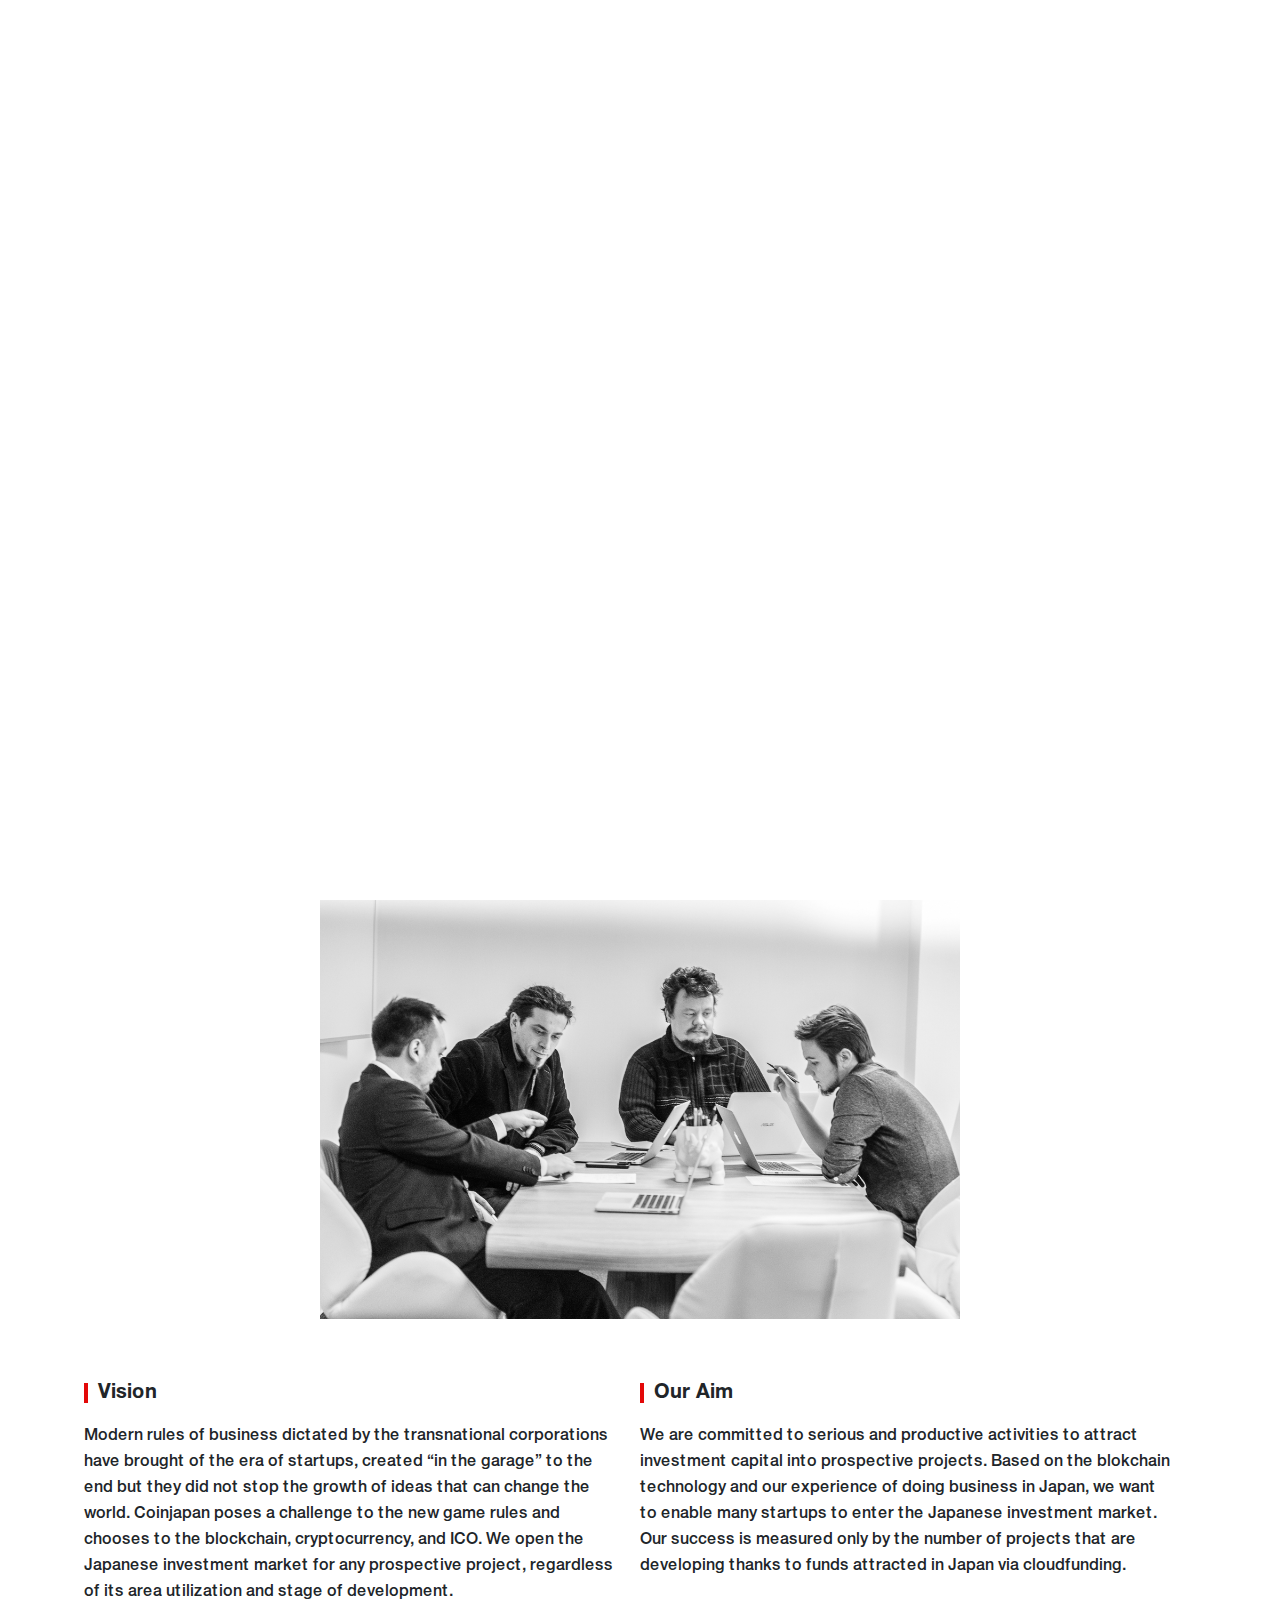
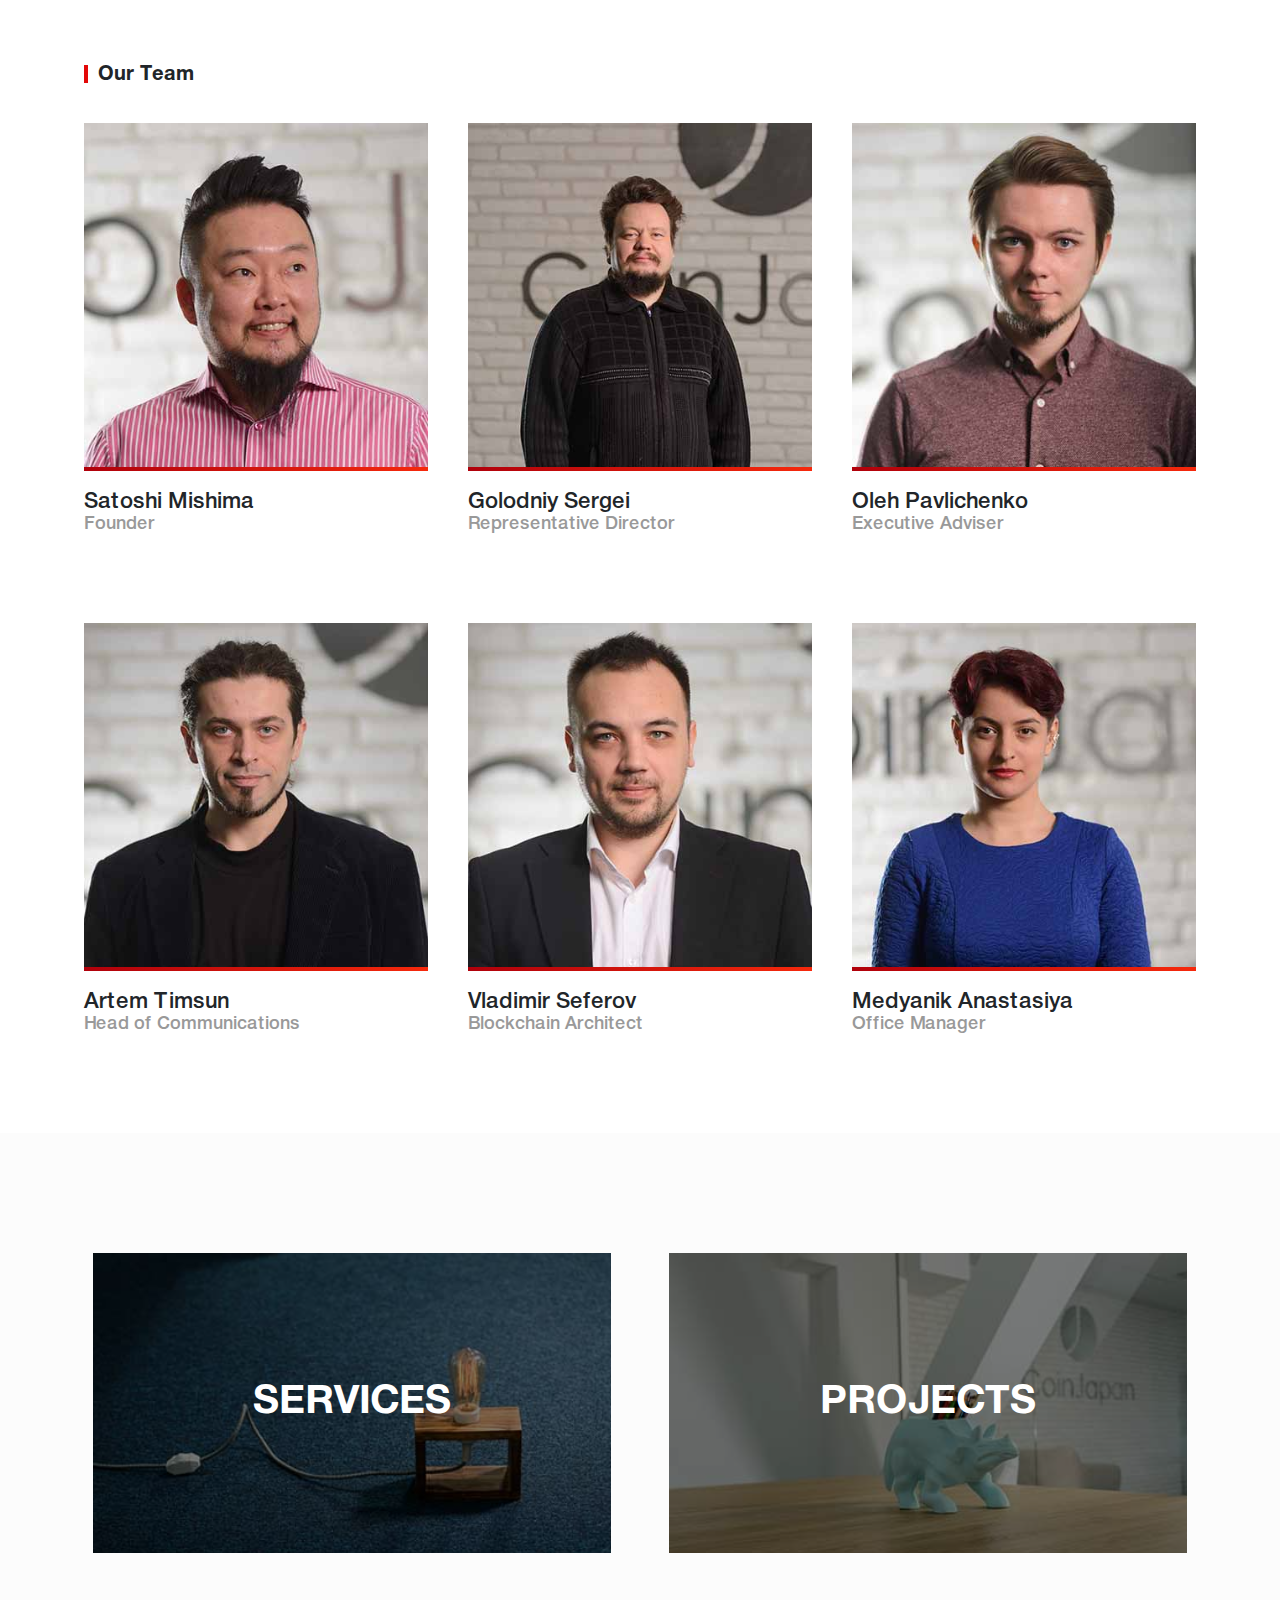
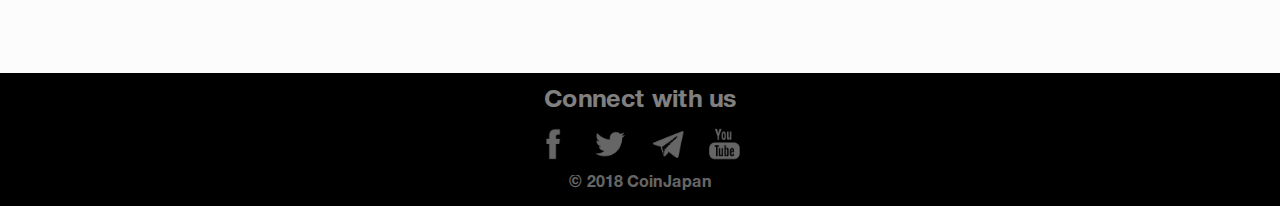
==== about.html @ 34c1a920 "Fixed scrool homt title bottom" ====
<!DOCTYPE html>
<html lang="en">
<head>
    <meta charset="UTF-8">
    <meta name="viewport" content="width=device-width, initial-scale=1">
    <title>About US</title>

    <link rel="stylesheet" href="css/lib/owl.carousel.min.css">
    <link rel="stylesheet" href="css/lib/owl.theme.default.min.css">
    <link rel="stylesheet" href="css/lib/animate.min.css">
    <link rel="stylesheet" href="css/lib/bootstrap.min.css">

    <link rel="stylesheet" href="css/fonts.css">
    <link rel="stylesheet" href="css/common.css">
    <link rel="stylesheet" href="css/footer.css">
    <link rel="stylesheet" href="css/header.css">
    <link rel="stylesheet" href="css/home.css">
    <link rel="stylesheet" href="css/about.css">
    <link rel="stylesheet" href="css/services.css">
    <link rel="stylesheet" href="css/contacts.css">


    <script type="text/javascript" src="js/lib/jquery-3.3.1.min.js"></script>
    <script type="text/javascript" src="js/lib/bootstrap.min.js"></script>
    <script type="text/javascript" src="js/lib/owl.carousel.min.js"></script>
    <script type="text/javascript" src="js/lib/jquery.spincrement.min.js"></script>
    <script type="text/javascript" src="js/lib/jquery.gsap.min.js"></script>
    <script type="text/javascript" src="js/lib/TweenMax.min.js"></script>
    <script type="text/javascript" src="js/lib/jquery.mousewheel.min.js"></script>

    <script type="text/javascript" src="js/particles.js"></script>
    <script type="text/javascript" src="js/preloader.js"></script>
    <script type="text/javascript" src="js/projectsAutocount.js"></script>
    <script type="text/javascript" src="js/cssAnimate.js"></script>
    <script type="text/javascript" src="js/owlCarousel.js"></script>
    <script type="text/javascript" src="js/homeTitleFix.js"></script>
    <script type="text/javascript" src="js/menuHandler.js"></script>
    <script type="text/javascript" src="js/goToTop.js"></script>
    <script type="text/javascript" src="js/breadcrump.js"></script>
</head>
<body>
<div class="cj-container">
    <div class="go-to-top" data-go-to-top="btn">
        <img src="img/arrowGoToTop.png" alt="go to top">
    </div>
</div>

<header class="header">
    <div class="header-container">
        <div class="logo">
            <a href="index.html"><img src="img/logotype.png" alt="Logoipe"></a>
        </div>
        <button class="menu-control external">
            <span></span>
        </button>
        <div class="header-controls">
            <p class="header-controls-title">CoinJapan</p>
            <nav class="header-navigation">
                <ul>
                    <li><a href="index.html">Home</a></li>
                    <li><a class="active-nav-item" href="about.html">About</a></li>
                    <li><a href="services.html">Services</a></li>
                    <li><a href="#">Partners</a></li>
                    <li><a href="#">Carriers</a></li>
                    <li><a href="contacts.html">Contacts</a></li>
                    <li><a href="#">News</a></li>
                </ul>
            </nav>
            <div class="header-lang-btn">
                <div class="current-lang">en</div>
                <div class="lang-icon"></div>
            </div>
            <ul class="header-languages">
                <li><a href="#"><span>ru</span></a></li>
            </ul>
        </div>
    </div>
</header><!-- HEADER -->

<section class="page-title parallax-window about-title-bg">
    <div class="page-titke-overlay">
        <div class="cj-container">
            <h1>About us</h1>
            <ul class="breadcrumbs">
                <li><a href="index.html">Home</a></li>
                <li><a href="about.html">About</a></li>
            </ul>
        </div>
    </div>
</section><!-- TITLE -->

<section class="about-description">

    <div class="cj-container">

        <div class="row no-gutters">
            <div class="col-12">
                <article class="about-description-main-text">
                    <h2>Who we are</h2>
                    <p>Coinjapan is a utility ICO and blockchain advisory company, headquartered in Tokyo, that combine
                        efforts of open-minded professionals, which are passionate by blockchain technology,
                        cryptomarket, and Japan. We have achieved success in various fields of activity earlier. Now we
                        have joined our efforts to help the development of projects aimed at creating innovative,
                        high-tech commercial and social products of the future based on blockchain technology.</p>
                </article>
            </div>
        </div>

        <div class="row no-gutters">
            <div class="col-md-6 offset-md-3">
                <img src="img/about-descrption-img.jpg" alt="description image">
            </div>
        </div>

        <div class="row no-gutters about-description-options">
            <div class="col-md-6 about-description-text">
                <article data-css-animate="trigger">
                    <h2 class="section-header">Vision</h2>
                    <p>Modern rules of business dictated by the transnational corporations have brought of the era of
                        startups, created “in the garage” to the end but they did not stop the growth of ideas that can
                        change the world. Coinjapan poses a challenge to the new game rules and chooses to the
                        blockchain, cryptocurrency, and ICO. We open the Japanese investment market for any prospective
                        project, regardless of its area utilization and stage of development. </p>
                </article>
            </div>
            <div class="col-md-6 about-description-text">
                <article data-css-animate="trigger">
                    <h2 class="section-header">Our Aim</h2>
                    <p>We are committed to serious and productive activities to attract investment capital into
                        prospective projects. Based on the blokchain technology and our experience of doing business in
                        Japan, we want to enable many startups to enter the Japanese investment market. Our success is
                        measured only by the number of projects that are developing thanks to funds attracted in Japan
                        via cloudfunding.</p>
                </article>
            </div>
        </div>
    </div>
</section><!-- DESCRIPTION -->

<section class="about-team">
    <div class="cj-container">
        <h2 class="section-header" data-css-animate="trigger">Our Team</h2>
        <div class="row no-gutters team-members">
            <div class="col-sm-12 col-md-6 col-lg-4">
                <div class="team-member" data-css-animate="trigger" data-team-member="detail">
                    <div class="team-member-photo">
                        <img src="img/team-members/DSC_2913.jpg" alt="Satoshi Mishima">
                        <article>
                            Continuous entrepreneur and battle-hardened Investor, captured by blockchain technology. In
                            2005, he was the youngest among the CEO honored with "500 CEO who will revolutionize Japan”
                            award. For last ten years, he has been providing support for foreign companies, which want
                            to make a successful business in the Japanese market. Now He is focused on building growth
                            for blockchain ventures.
                        </article>
                    </div>
                    <h3 class="member-name">Satoshi Mishima</h3>
                    <h4 class="member-position">Founder</h4>
                </div>
            </div>
            <div class="col-sm-12 col-md-6 col-lg-4">
                <div class="team-member" data-css-animate="trigger" data-team-member="detail">
                    <div class="team-member-photo">
                        <img src="img/team-members/DSC_2826.jpg" alt="Golodniy Sergei">
                        <article>
                            Successmarker, TroubleShooter, expert-coordinator of numerous transnational projects.
                            His reach experience, excellent Japanese language skills and a keen passion to blockchain
                            and cryptocurrency allows him to provide a bridge between Ukrainian companies and Japanese
                            investors.
                        </article>
                    </div>
                    <h3 class="member-name">Golodniy Sergei</h3>
                    <h4 class="member-position">Representative Director</h4>
                </div>
            </div>
            <div class="col-sm-12 col-md-6 col-lg-4">
                <div class="team-member" data-css-animate="trigger" data-team-member="detail">
                    <div class="team-member-photo">
                        <img src="img/team-members/DSC_2894.jpg" alt="Oleh Pavlichenko">
                        <article>
                            Cosmopolitan with great desire to make a difference. He has been living in Japan more than
                            12 years and has a wide range of experience in the marketing and IT development fields. In
                            the CoinJapan company he provides a digital marketing and localization of customers`
                            projects.
                        </article>
                    </div>
                    <h3 class="member-name">Oleh Pavlichenko</h3>
                    <h4 class="member-position">Executive Adviser</h4>
                </div>
            </div>
            <div class="col-sm-12 col-md-6 col-lg-4">
                <div class="team-member" data-css-animate="trigger" data-team-member="detail">
                    <div class="team-member-photo">
                        <img src="img/team-members/DSC_2906.jpg" alt="Artem Timsun">
                        <article>
                            Video-producer and co-founder of the first Ukrainian online TV WaZZZup.TV, CEO of the SQS
                            models and creative advertising agency MV Creative. Was the executive producer in the
                            Debora, DataBase, and Dikosound companies. Now He is enthusiastic in blockchain technology
                            and has conducted several successful PR campaigns for well-known blockchain projects and
                            start-ups.
                        </article>
                    </div>
                    <h3 class="member-name">Artem Timsun</h3>
                    <h4 class="member-position">Head of Communications</h4>

                </div>
            </div>
            <div class="col-sm-12 col-md-6 col-lg-4">
                <div class="team-member" data-css-animate="trigger" data-team-member="detail">
                    <div class="team-member-photo">
                        <img src="img/team-members/DSC_2908.jpg" alt="Vladimir Seferovblockchain">
                        <article>
                            Master Degree in Economics, five years of experience in cryptomarkets, smart-contracts
                            programmer, deep experience in tokens economy.
                            Auditor of ICO projects in Coinjapan.
                        </article>
                    </div>
                    <h3 class="member-name">Vladimir Seferov</h3>
                    <h4 class="member-position">Blockchain Architect</h4>
                </div>
            </div>
            <div class="col-sm-12 col-md-6 col-lg-4">
                <div class="team-member" data-css-animate="trigger" data-team-member="detail">
                    <div class="team-member-photo">
                        <img src="img/team-members/DSC_2903.jpg" alt="Medyanik Anastasiya">
                        <article>
                            BD in Oriental Studies, Japanese language translator in the field related to the blockchain
                            technologies. Her Japanese language skills were improved for the years of living in sunny
                            Okinawa. She gives preference to the exact sciences and is interesting in the problems of
                            the radiation on living organisms and translating of the physical encyclopedia from the
                            Japanese language.
                        </article>
                    </div>
                    <h3 class="member-name">Medyanik Anastasiya</h3>
                    <h4 class="member-position">Office Manager</h4>
                </div>
            </div>
        </div>
        <i class="fas fa-angle-double-up"></i>
    </div>
</section><!-- TEAM -->

<section class="bottom-links">
    <div class="cj-container background-color-grey">
        <div class="bottom-links-container">
            <div class="link-item-wrapper" data-css-animate="trigger">
                <a href="services.html">
                    <img src="img/links/DSC_3272.jpg" alt="A lamp">
                    <span>Services</span>
                </a>
            </div>
            <div class="link-item-wrapper" data-css-animate="trigger">
                <a href="projecs.html">
                    <img src="img/links/DSC_3244.jpg" alt="Toy">
                    <span>Projects</span>
                </a>
            </div>
        </div>
    </div>
</section><!-- LINKS -->

<footer class="footer">
    <div class="footer-container">
        <div class="row">
            <div class="col-12">
                <span class="footer-connect-us">Connect with us</span>
            </div>
        </div>
        <div class="row">
            <div class="col-md-12 col-sm-12">
                <div class="social-links">
                    <a href="#" class="fb-icon"></a>
                    <a href="#" class="twitter-icon"></a>
                    <a href="#" class="telegram-icon"></a>
                    <a href="#" class="youtube-icon"></a>
                </div>
            </div>
        </div>
        <div class="row">
            <div class="col-12">
                <div class="copyright">© 2018 CoinJapan</div>
            </div>
        </div>
        <div class="footer-go-to-top" data-go-to-top="btn">
            <img src="img/arrowGoToTop.png" alt="go to top">
        </div>
    </div>
</footer>

<div id="preloader"></div>
<script src="js/main.js"></script>
</body>
</html>
---- css/fonts.css ----
@font-face {
    font-family: 'Helvetica Neue Cyr Bold';
    src: url('../fonts/helveticaneuecyrbold.eot');
    src: url('../fonts/helveticaneuecyrbold.eot') format('embedded-opentype'),
         url('../fonts/helveticaneuecyrbold.woff2') format('woff2'),
         url('../fonts/helveticaneuecyrbold.woff') format('woff'),
         url('../fonts/helveticaneuecyrbold.ttf') format('truetype'),
         url('../fonts/helveticaneuecyrbold.svg#helveticaneuecyrbold') format('svg');
}

@font-face {
    font-family: 'HELVETICAMEDIUM';
    src: url('../fonts/HELVETICAMEDIUM.eot');
    src: url('../fonts/HELVETICAMEDIUM.eot') format('embedded-opentype'),
         url('../fonts/HELVETICAMEDIUM.woff2') format('woff2'),
         url('../fonts/HELVETICAMEDIUM.woff') format('woff'),
         url('../fonts/HELVETICAMEDIUM.ttf') format('truetype'),
         url('../fonts/HELVETICAMEDIUM.svg#HELVETICAMEDIUM') format('svg');
}

@font-face {
    font-family: 'HelveticaNeueMedium';
    src: url('../fonts/HelveticaNeueMedium.eot');
    src: url('../fonts/HelveticaNeueMedium.eot') format('embedded-opentype'),
         url('../fonts/HelveticaNeueMedium.woff2') format('woff2'),
         url('../fonts/HelveticaNeueMedium.woff') format('woff'),
         url('../fonts/HelveticaNeueMedium.ttf') format('truetype'),
         url('../fonts/HelveticaNeueMedium.svg#HelveticaNeueMedium') format('svg');
}
---- css/common.css ----
@media all and (max-width: 680px){

}

@media all and (max-width: 1024px){

}



html, body, div, span, applet, object, iframe,
h1, h2, h3, h4, h5, h6, p, blockquote, pre,
a, abbr, acronym, address, big, cite, code,
del, dfn, em, img, ins, kbd, q, s, samp,
small, strike, strong, sub, sup, tt, var,
b, u, i, center,
dl, dt, dd, ol, ul, li,
fieldset, form, label, legend,
table, caption, tbody, tfoot, thead, tr, th, td,
article, aside, canvas, details, embed,
figure, figcaption, footer, header, hgroup,
menu, nav, output, ruby, section, summary,
time, mark, audio, video {
    margin: 0;
    padding: 0;
    border: 0;
    font-size: 100%;
    font: inherit;
    vertical-align: baseline;
}

/* HTML5 display-role reset for older browsers */
article, aside, details, figcaption, figure,
footer, header, hgroup, menu, nav, section {
    display: block;
}

body {
    background-color: #FAFAFA !important;
}

ol, ul {
    list-style: none;
}

blockquote, q {
    quotes: none;
}

blockquote:before, blockquote:after,
q:before, q:after {
    content: '';
    content: none;
}

table {
    border-collapse: collapse;
    border-spacing: 0;
}

.no-gutters {
  margin-right: 0;
  margin-left: 0;

  > .col,
  > [class*="col-"] {
    padding-right: 0;
    padding-left: 0;
  }
}

.background-color-grey {
    background-color: #fcfcfc !important;
}

#preloader {
    width: 100%; 
    height: 1000px; 
    position: fixed; 
    background-color: #fff; 
    top:0; 
    left: 0; 
    z-index: 999;
}

.cj-container {
    width: 100%;
    background-color: #fff;
}

@media all and (min-width: 1400px) {
    .cj-container {
        width: 1400px;
    }
}

.section-header {
    padding-left: 10px;
    margin-bottom: 20px;
    font-size: 20px;
    height: 18px;
    line-height: 20px;
    border-left: 4px #e30808 solid;
    font-family: 'Helvetica Neue Cyr Bold';
}

.cj-btn-container {
    width: 100%;
    display: flex;
    justify-content: center;
}

.cj-btn {
    margin: 30px 0;
}

.cj-btn span {
    display: block;
    width: 182px;
    height: 52px;
    color: #000;
    background-color: #fff;
    border-radius: 35px;
    text-align: center;
    line-height: 52px;
    font-size: 17px;
    -webkit-transition: all 0.3s ease;
    -moz-transition: all 0.3s ease;
    -o-transition: all 0.3s ease;
    transition: all 0.3s ease;
    font-family: 'Helvetica Neue Cyr Bold';
}

.cj-btn:hover {
    text-decoration: none;
}

.cj-btn span:hover {
    background-color: transparent;
    color: #fff;
}

.cj-btn {
    display: flex;
    align-items: center;
    justify-content: center;
    text-decoration: none;
    width: 190px;
    height: 60px;
    border-radius: 35px;
    background: rgba(176, 0, 11, 1);
    background: -moz-linear-gradient(left, rgba(176, 0, 11, 1) 0%, rgba(246, 41, 12, 1) 100%);
    background: -webkit-linear-gradient(left, rgba(176, 0, 11, 1) 0%, rgba(246, 41, 12, 1) 100%);
    background: -o-linear-gradient(left, rgba(176, 0, 11, 1) 0%, rgba(246, 41, 12, 1) 100%);
    background: -ms-linear-gradient(left, rgba(176, 0, 11, 1) 0%, rgba(246, 41, 12, 1) 100%);
    background: linear-gradient(to right, rgba(176, 0, 11, 1) 0%, rgba(246, 41, 12, 1) 100%);
    background: -webkit-gradient(left top, right top, color-stop(0%, rgba(176, 0, 11, 1)), color-stop(100%, rgba(246, 41, 12, 1)));
    filter: progid:DXImageTransform.Microsoft.gradient(startColorstr='#b0000b', endColorstr='#f6290c', GradientType=1);
}

.shadow-wrapper {
    -webkit-box-shadow: 0 0 10px rgba(0,0,0,0.5);
    -moz-box-shadow: 0 0 10px rgba(0,0,0,0.5);
    box-shadow: 0 0 10px rgba(0,0,0,0.5);
}


/*
█████████████████████████████████████████████████████
█────██────██────██───███████───██───██───██─████───█
█─██─██─██─██─█████─██████████─████─████─███─████─███
█────██────██─█──██───██───███─████─████─███─████───█
█─█████─██─██─██─██─██████████─████─████─███─████─███
█─█████─██─██────██───████████─███───███─███───██───█
█████████████████████████████████████████████████████
*/

.page-title {
    margin-top: 100px;
    height: 500px;
    width: 100%;
}

.about-title-bg {
    background: url('../img/pages/about-title-bg.jpg')100% 72% no-repeat;
    background-size: cover; 
}

.services-title-bg {
    background: url('../img/pages/DSC_3272.jpg')100% 53% no-repeat;
    background-size: cover; 
}

.page-title .cj-container {
    display: flex;
    flex-direction: column;
    justify-content: flex-end;
    background-color: transparent;
    padding-left: 0;
    height: inherit;
    margin:auto;
}

.page-title h1 {
    background-color: transparent;
    color: #fff;
    font-size: 38px;
    font-family: 'Helvetica Neue Cyr Bold';
    margin-left: 15px;
    margin-right: 5%;
    margin-bottom: 180px;
    padding-left: 3%;
}

.page-titke-overlay {
    background-color: rgba(0, 0, 0, 0.4);
    height: 500px;
    width: 100%;
}

@media all and (max-width: 1400px){
    .page-title h1 {
        margin-left: 5%;
    }
}

/*
███████████████████████████████████████████████████████████████████
█────███────██───██────██────███────██────██─█─██─███──█────███───█
█─██──██─██─██─████─██─██─██──██─██─██─██─██─█─██──█───█─██──██─███
█────███────██───██────██─██──██─█████────██─█─██─█─█──█────███───█
█─██──██─█─███─████─██─██─██──██─██─██─█─███─█─██─███──█─██──████─█
█────███─█─███───██─██─██────███────██─█─███───██─███──█────███───█
███████████████████████████████████████████████████████████████████
*/

.breadcrumbs {
    background-color: #fcfcfc;
    margin-bottom: 0;
    height: 100px;
    padding-left: 3%;
    padding-right: 3%;
    margin-left: 0;
    margin-right: 0;
}

.breadcrumbs li {
    display: inline-block;
    line-height: 100px;
    margin: 0 15px;
}

.breadcrumbs li a {
    position: relative;
    font-size: 12px;
    color: #000;
    font-family: 'Helvetica Neue Cyr Bold';
    text-decoration: none;
}

.breadcrumbs li:last-child a {
    color: #999;
}

.breadcrumbs li a:after {
    content: "";
    position: absolute;
    background: url('../img/breadcrump-arrow-right.png');
    -webkit-background-size: 100%;
    background-size: 100%;
    display: block;
    width: 11px;
    top: 0;
    right: -23px;
    height: 10px;
}

.breadcrumbs li:last-child a:after {
    display: none;
}

@media all and (max-width: 1400px){
    .breadcrumbs {
        padding-left: 3%;
        padding-right: 5%;
        margin-left: 50px;
        margin-right: 50px;
    }
}



/*
████████████████████████████████████████████████████████████████████
█────███────██───██───██────██─███──██████─████───██─██─██─██─██───█
█─██──██─██─███─████─███─██─██──█───██████─█████─███──█─██─█─███─███
█────███─██─███─████─███─██─██─█─█──█───██─█████─███─█──██──████───█
█─██──██─██─███─████─███─██─██─███──██████─█████─███─██─██─█─█████─█
█────███────███─████─███────██─███──██████───██───██─██─██─██─██───█
████████████████████████████████████████████████████████████████████
*/

.bottom-links .cj-container {
    padding-left: 0;
    margin:auto;
}

.bottom-links-container {
    display: flex;
    justify-content: space-around;
    padding: 120px 5%;
}

.link-item-wrapper {
    position: relative;
    height: 300px;
    width: 45%;
    overflow: hidden;
}

.link-item-wrapper a {
    display: block;
    position: absolute;
    height: inherit;
    width: 100%;
    line-height: 300px;
    text-align: center;
    font-size: 40px;
    color: #fff;
    font-family: 'Helvetica Neue Cyr Bold';
    text-transform: uppercase;
      -moz-transition: all 2s ease-out;
    -o-transition: all 2s ease-out;
    -webkit-transition: all 2s ease-out;
    transition: all 2s ease-out;
}

.bottom-links-container a span {
    position: absolute;
    top:0;
    left: 0;
    width: 100%;
    height: inherit;
    background-color: rgba( 0, 0, 0, 0.5);
    z-index: 2;
}

.bottom-links-container a img {
    display: inline-block;
    position: relative;
    top: 0;
    left: 0;
    width: 100%;
    z-index: 1;
}

.bottom-links-container a:hover {
    text-decoration: none;    
    color: #fff;
}

.link-item-wrapper a:hover{
    -webkit-transform: scale(1.1);
    -moz-transform: scale(1.1);
    -o-transform: scale(1.1);
}



.services-link {
    background-image: url('../img/DSC_3272.jpg');
}

.projects-link {
    background-image: url('../img/DSC_3244.jpg');
}

.about-link {
    background: url('../img/about-title-bg.jpg')  48% 24%;
}

@media all and (max-width: 1024px){
    
    .bottom-links-container a {
        line-height: 150px;
    }

    .services-link,
    .projects-link {
        height: 150px;
    }
}

@media all and (max-width: 680px){

    .bottom-links-container a {
        line-height: 100px;
        font-size: 20px;
    }

    .bottom-links-container a img{
        width: 30px;
    }

    .services-link,
    .projects-link {
        height: 100px;
    }

    .bottom-links-container {
        padding: 0 2% 60px;
    }

    .bottom-links-container a img {
        margin-bottom: -10px;
    }

    .bottom-links-container a img.left-bottom-link-arrow{
        margin-bottom: -8px;
    }

}
---- css/footer.css ----
.footer-container{
    height: inherit;
    width: 100%;
    display: flex;
    flex-direction: column;
    align-items: center;
    background-color: #000;
}
.footer-connect-us{
    display: inline-block;
    margin-top: 15px;
    font-size: 25px;
    color: #fff;
    opacity: 0.5;
    font-family: 'Helvetica Neue Cyr Bold';
}

@media all and (min-width: 1400px){
    .footer-container {
        width: 1400px;
        margin:auto;
    }
}

.copyright{
    font-size: 16px;
    margin-bottom: 15px;
    color:#fff;
    text-align: center;
    opacity: 0.4;
     font-family: 'Helvetica Neue Cyr Bold';
}
.social-links{
    display: flex;
    text-align: center;
    justify-content: center;
    padding-top:15px;
    padding-bottom: 15px;
}
.social-links a{
    display: inline-block;
    margin-left: 12px;
    margin-right: 12px;
    width: 33px;
    height: 33px;
        background-repeat: no-repeat;
    -webkit-background-size: cover;
    background-size: cover;
}

.twitter-icon{
    background: #000 url('../img/twitter-active.png') 100% 100%;
    opacity: .4;

}
.twitter-icon:hover{
    background: url('../img/twitter-active.png') 100% 100%;
    opacity: 1;
    background-repeat: no-repeat;
    -webkit-background-size: cover;
    background-size: cover;
}
.telegram-icon{
  background: #000 url('../img/telegram-active.png') 100% 100%;
  opacity: .4;

}
.telegram-icon:hover{
    background: url('../img/telegram-active.png') 100% 100%;
    opacity: 1;
    background-repeat: no-repeat;
    -webkit-background-size: cover;
    background-size: cover;
}

.fb-icon{
  background: #000 url('../img/facebook-active.png') 100% 100%;
  opacity: .4;

}
.fb-icon:hover{
    background: url('../img/facebook-active.png') 100% 100%;
    opacity: 1;
    background-repeat: no-repeat;
    -webkit-background-size: cover;
    background-size: cover;
}
.youtube-icon{
  background: #000 url('../img/youtube-active.png') 100% 100%;
  opacity: .4;
}
.youtube-icon:hover{
    background: url('../img/youtube-active.png') 100% 100%;
    opacity: 1;
    background-repeat: no-repeat;
    -webkit-background-size: cover;
    background-size: cover;
}

@media all and (max-width: 999px){

    .footer-connect-us{
        display: none;
    }
}

.footer-go-to-top{
    display: none !important;
    position: absolute;
    right: 10px;
    width: 50px;
    height: 29px;
    padding-top:32px;
    cursor: pointer;
}
.footer-go-to-top img{
    height:29px;
}


@media all and (max-width: 1098px){
    .footer-go-to-top{
        display: block !important;
    }

}
---- css/header.css ----
.logo img{
	width: 180px;
}

.header{
	z-index: 998;
	position: fixed;
	top: 0;
	left:0;
	right: 0;
	height: 70px;
	background-color: #FAFAFA ;
}

.header-container{
	height: inherit;
	width: 100%;
	display: flex;
	justify-content: space-between;
	align-items: center;
}

@media all and (max-width: 1024px){
	.header{
		height: 100px;
		background-color: #fff;
	}
	.header-container{
		width: 100%;
		padding: 0 3%
	}
}

@media all and (min-width: 1400px){
	.header-container {
		width: 1400px;
		margin:auto;
	}
}


.logo{
	margin-left: 20px;
}

.menu-control{
	margin-right: 20px;
}

.header-controls-title{
	margin-top: 40px;
}

.home-navigation{
	position: absolute;
}

.header-navigation a{
	font-family: 'Helvetica Neue Cyr Bold';
}

.header-languages{
	margin-bottom: 40px;
}

.header-languages a{
	font-family: 'Helvetica Neue Cyr Bold';
}

.menu-control{
	z-index: 100;
	float: right;
	position: relative;
	overflow: hidden;
	padding: 0;
	width: 30px;
	height: 25px;
	font-size: 0;
	text-indent: -9999px;
	-webkit-appearance: none;
	-moz-appearance: none;
	appearance: none;
	box-shadow: none;
	border-radius: none;
	border: none;
	cursor: pointer;
	-webkit-transition: background 0.3s;
	transition: background 0.3s;
	background-color: transparent;
}

.menu-control span {
	display: block;
	position: absolute;
	top: 0;
	left: 0;
	right: 18px;
	height: 2px;
	width: 100%;

}
.external span{
	background-color: #000;
}
.internal span{
	background-color: #fff;
}
.menu-control span::before,
.menu-control span::after {
	position: absolute;
	display: block;
	left: 0;
	width: 100%;
	height: 2px;
	content: "";
}
.external span::before,
.external span::after{
	background-color: #000;
}
.internal span::before,
.internal span::after{
	background-color: #fff;
}

.menu-control span::before {
	top: 8px;
}
.menu-control span::after {
	bottom: -16px;
}
.menu-control span {
	-webkit-transition: background 0 0.3s;
	transition: background 0 0.3s;
}
.menu-control span::before,
.menu-control span::after {
	-webkit-transition-duration: 0.3s, 0.3s;
	transition-duration: 0.3s, 0.3s;
	-webkit-transition-delay: 0.3s, 0;
	transition-delay: 0.3s, 0;
}
.menu-control span::before {
	-webkit-transition-property: top, -webkit-transform;
	transition-property: top, transform;
}
.menu-control span::after {
	-webkit-transition-property: bottom, -webkit-transform;
	transition-property: bottom, transform;
}
.menu-control:focus {
	outline: none;
}
.menu-control.active span {
	background: none;
}
.menu-control.active span::before {
	top: 11px;
	-webkit-transform: rotate(40deg);
	-ms-transform: rotate(40deg);
	transform: rotate(40deg);
}
.menu-control.active span::after {
	bottom: -11px;
	-webkit-transform: rotate(-40deg);
	-ms-transform: rotate(-40deg);
	transform: rotate(-40deg);
}
.menu-control.active span::before,
.menu-control.active span::after{
	-webkit-transition-delay: 0, 0.3s;
	transition-delay: 0, 0.3s;
}

.header-controls{
	display: none;
}

@media all and (min-width: 1099px){

	.header{
		height: 100px;
	}

	.logo{
		width: 250px;
		margin-left: 5%;
	}

	.header-controls{
		display: flex;
		position: relative;
		margin-right: 5%;
		justify-content: space-between;
		-webkit-transition-delay: 0, 0.3s;
		transition-delay: 0, 0.3s;
	}
	.header-languages{
		display: none;
		position: absolute;
		top: 100px;
		padding-top: 20px;
		height:74px;
		right: 0;
		flex-direction: column;
		background-color: #000;
		width: 100px;
		z-index: 1;
		margin-bottom: 0;
	}

	.header-languages li a span{
		font-size: 14px;
		font-weight: 700;
		text-transform: uppercase;
		color: #fff;
		text-decoration: none;
	}

	.header-languages a.active-lang{
		display: none;
	}

	.header-languages li a{
		display: block;
		text-decoration: none;
		text-align: center;
	}

	.header-lang-btn{
		display: flex;
		height: 100px;
		width: 100px;
		align-items: center;
		justify-content: center;
		background-color: #000;
		clear: both;
		padding: 0;
		margin: 0;
		z-index: 2;
		cursor: pointer;
		font-family: 'Helvetica Neue Cyr Bold';
	}

	.lang-icon{
		margin-left: 10px;
	}

	.current-lang{
		text-transform: uppercase;
		color: #fff;
		font-weight: 600;
	}

	
	.active-nav-item{
		border-bottom: 4px #e30808 solid;
	}

	.lang-icon{
		font-size: 0;
		height: 17px;
		width: 17px;
		background: url('../img/earth-icon.png') center center no-repeat;
		background-size: cover;
	}

	.menu-control{
		display: none;
	}

	.header-controls-title{
		display:none;
	}

	.header-navigation a{
		padding-bottom: 7px;
	}

	.header-navigation ul{
		margin: 0 10px 0 0;
	}
	.header-navigation li{
		display: inline-block;
		margin-top: 36px;
		margin-left: 10px;
	}
	.header-navigation li a {
		color: #000;
		text-decoration: none;
	}
}

@media all and (max-width: 1098px){
	.header-lang-btn{
		display: none;
	}
	.header-languages{
		display: block !important;
	}

	.header-controls{
		z-index: 99;
		display: none;
		position: fixed;
		justify-content: space-between;
		flex-direction: column;
		align-items: center;
		top:0;
		left: 0;
		right: 0;
		bottom: 0;
		background-color: #313131;
		opacity: 0;
	}

	.header-controls-title{
		position: relative;
		font-family: 'Helvetica Neue Cyr Bold';
		font-size: 16px;
		color: #fff;
		font-weight: 800;
	}

	.header-navigation li{
		text-align: center;
		height: 45px;
	}

	.header-navigation a.active-nav-item{
		background: linear-gradient(90deg, #b0010b 50%, #b0010b 50%, #f8292d);
	    -webkit-background-clip: text;
	    -webkit-text-fill-color: transparent;
	    color: #f8292d;
	}

	.header-navigation a{
		font-size: 18px;
		color: #777;
		line-height: 100px;
		font-weight: 800;
	}

	.header-navigation a:hover{
		text-decoration: none;
		color: #fff;
	}

	.header-languages li{
		text-align: center;
		display: inline-block;
		margin: 0 20px;
	}
	.header-languages a.active-lang{
		color: #fff;
	}

	.header-languages a{
		font-size: 18px;
		color: #777;
		text-align: center;
		font-weight: 800;
	}

	.header-languages a:hover{
		text-decoration: none;
		color: #fff;
	}
}

.go-to-top{
	display: none;
	background-color: #000;
	position: fixed;
	top: 10px;
	width: 60px;
	height: 60px;
	z-index: 999;
	cursor: pointer;
	text-align: center;
}

.go-to-top img{
	margin-top: 22px;
	height: 15px;
}


@media all and (max-width: 1098px){
	.go-to-top{
		display: none !important;
	}

}

@media all and (max-width:680px){
   .logo img{
		width: 145px;
	}
	.header-container{
		height: 70px;
	}
	.header{
		height: 70px;
	}
}
---- css/home.css ----
/*
============================================
███──███──███──█────███
─█────█────█───█────█
─█────█────█───█────███
─█────█────█───█────█
─█───███───█───███──███
============================================
*/

.home-title {
    position: relative;
    width: 100%;
    height: 500px;
    margin:auto;
}

.home-title .cj-container {
    background-color: inherit;
    margin: auto;
}

.home-title-bg {
    position: absolute;
    top: 0;
    left: 0;
    height: inherit;
    width: 100%;
    display: flex;
    align-items: center;
}

#js-background-renderer {
    height: 380px;
    width: 100%;
}

.home-title-content {
    position: absolute;
    top: 0;
    left: 0;
    height: inherit;
    width: 100%;
    display: flex;
    align-items: center;
}

.home-title-content .cj-container {
    display: flex;
    height: inherit;
    flex-direction: column;
    align-items: center;
    position: relative;
    justify-content: center;
    margin:auto;
}

.home-title h1 {
    height: 25%;
    width: 100%;
    font-family: 'Helvetica Neue Cyr Bold';
    z-index: 4;
    -webkit-transition: all 0.3s;
    -moz-transition: all 0.3s;
    -o-transition: all 0.3s;
    transition: all 0.3s;
    display: flex;
    justify-content: center;
    align-items: flex-start;
    flex-direction: column;
    font-size: 50px;
    line-height: 60px;
    padding-left: 1%;
}

@media all and (min-width: 999px) {

    .home-title h1 {
        font-size: 55px;
        line-height: 56px;
        text-align: left;
        margin-top: 0%;
        padding-left: 5%;
    }

}

@media all and (min-width: 1500px) {
    .home-title h1 {
        font-size: 60px;
        line-height: 61px;
        text-align: center;
        margin-top: -4%;
        align-items: center;
        padding-left: 2%;
    }
}

.home-title h1 span {
    display: block;
}

.icon-scroll,
.icon-scroll:before {
    position: absolute;
    left: 50%;
}

.icon-scroll {
    bottom: 15px;
    margin-top: -25px;
    margin-left: -20px;
    box-shadow: inset 0 0 0 1px #acafb1;
    border-radius: 25px;
    width: 24px;
    height: 39px;
    position: absolute;
    z-index: 5;
    cursor: pointer;
}

.icon-scroll:before {
    content: '';
    width: 4px;
    height: 4px;
    background: #acafb1;
    margin-left: -2px;
    top: 6px;
    border-radius: 4px;
    -webkit-animation-duration: 1.5s;
    animation-duration: 1.5s;
    -webkit-animation-iteration-count: infinite;
    animation-iteration-count: infinite;
    -webkit-animation-name: scroll;
    animation-name: scroll;
}

@-webkit-keyframes scroll {
    0% {
        opacity: 1;
    }
    100% {
        opacity: 0;
        -webkit-transform: translateY(23px);
        transform: translateY(23px);
    }
}

@keyframes scroll {
    0% {
        opacity: 1;
    }
    100% {
        opacity: 0;
        -webkit-transform: translateY(23px);
        transform: translateY(23px);
    }
}

@media all and (max-device-width: 768px) {

    .icon-scroll {
        height: 62px;
        border-radius: 4px;
        width: 30px;
    }

    .icon-scroll:after {
        content: '';
        display: block;
        width: 7px;
        height: 7px;
        margin: 1px auto 0 auto;
        border: 1px solid #acafb1;
        border-radius: 50%;
    }

    .icon-scroll-screen {
          position: relative;
        width: 26px;
        height: 43px;
        margin: 8px auto 0;
        border: 1px solid #acafb1;
    }

    .icon-scroll:before {
        top: 48px;
    }

    @-webkit-keyframes scroll {
        0% {
            opacity: 1;
        }
        100% {
            opacity: 0;
            -webkit-transform: translateY(-23px);
            transform: translateY(-23px);
        }
    }

    @keyframes scroll {
        0% {
            opacity: 1;
        }
        100% {
            opacity: 0;
            -webkit-transform: translateY(-23px);
            transform: translateY(-23px);
        }
    }

}

@media all and (max-width: 680px) {

    .home-title h1 {
        font-size: 27px;
        line-height: 30px;
        margin-top: 0;
        display: flex;
        flex-direction: column;
        align-items: center;
    }

    .home-title h1 span {
        text-align: center;
    }

    .icon-scroll {
        height: 62px;
        border-radius: 4px;
        width: 30px;
        margin-left: -12px;
    }

    .icon-scroll:after {
        content: '';
        display: block;
        width: 7px;
        height: 7px;
        margin: 1px auto 0 auto;
        border: 1px solid #acafb1;
        border-radius: 50%;
    }

    .icon-scroll-screen {
        position: relative;
        width: 26px;
        height: 43px;
        margin: 8px auto 0;
        border: 1px solid #acafb1;
    }

    .icon-scroll:before {
        top: 33px;
    }

    @-webkit-keyframes scroll {
        0% {
            opacity: 1;
        }
        100% {
            opacity: 0;
            -webkit-transform: translateY(-23px);
            transform: translateY(-23px);
        }
    }

    @keyframes scroll {
        0% {
            opacity: 1;
        }
        100% {
            opacity: 0;
            -webkit-transform: translateY(-23px);
            transform: translateY(-23px);
        }
    }
}

/*
============================================
████──████───████──█─█──███
█──█──█──██──█──█──█─█───█
████──████───█──█──█─█───█
█──█──█──██──█──█──█─█───█
█──█──████───████──███───█
============================================
*/

.home-about-us .cj-container {
    padding-bottom: 180px;
    display: flex;
    flex-direction: column;
    padding-left: 5%;
    margin: auto;

}

.home-about-us .about-us-content {
    width: 100%;
}

.home-about-us .about-us-slider {
    width: 100%;
    padding-right: 5%;
}

.home-about-us {
    font-family: 'HELVETICAMEDIUM';
    font-weight: 500;
    font-size: 17px;
    text-align: justify;
}

.about-us-slider-prev img,
.about-us-slider-next img {
    height: 9px;
    width: 5px;
}

.about-us-slider-prev {
    width: 50%;
    display: block;
}

.about-us-slider-next {
    width: 50%;
    display: block;

}

.about-us-slider {
    position: relative;
}

.carousel-item {
    overflow: hidden;
}

.about-us-content {
    padding-top: 7%;
    padding-right: 5%;
}

.about-us-content p {
    font-size: 16px;
    line-height: 26px;
}

#mainSlider {
    height: 450px;
    overflow: hidden;
}

.slide-controls-box {
    display: flex;
    position: absolute;
    width: 120px;
    height: 60px;
    bottom: 0;
    right: 0;
    background-color: #FAFAFA;
    text-align: center;
    line-height: 60px;
}

.carousel-control-next-icon,
.carousel-control-prev-icon {
    visibility: hidden;
}

.home-about-us .cj-btn-container {
    padding-bottom: 30px;
}

.about-us-content .section-header {
    margin-bottom: 50px;
}

@media all and (min-width: 1026px) {

    .home-about-us .cj-container {
        display: flex;
        flex-direction: row;
    }

    .home-about-us .about-us-content {
        width: 50%;
        padding-right: 7%;
    }

    .home-about-us .about-us-slider {
        width: 50%;
        padding-right: 0;
    }

}

@media all and (max-width: 680px) {
    #mainSlider {
        height: auto;
        overflow: hidden;
    }

    .about-us-content .section-header {
        margin-bottom: 25px;
    }

    .home-about-us .cj-container {
        padding-bottom: 80px;
    }

    .home-about-us .cj-btn-container{
       margin-top: 30px; 
    }

    .about-us-content p{
        margin-bottom: 0px;
    }
}

/*
============================================
████──████──█──█──███──███──█─█──███──█───██─███──█──█──███──███
█──█──█──█──█──█───█───█────█─█──█────██─███─█────██─█───█───█
████──█─────████───█───███──█─█──███──█─█─██─███──█─██───█───███
█──█──█──█──█──█───█───█────███──█────█───██─█────█──█───█─────█
█──█──████──█──█──███──███───█───███──█───██─███──█──█───█───███
============================================
*/

.home-projects .cj-container {
    padding-bottom: 40px;
    display: block;
    padding-left: 5%;
    margin: auto;
}

.project-item {
    padding-bottom: 40px;
}

.project-item p {
    font-family: 'Helvetica Neue Cyr Bold';
    font-size: 70px;
    line-height: 60px;
    margin-bottom: 0;
    text-align: center;
}

.partner-number-description {
    font-size: 25px;
    padding-left: 5px;
    display: block;
}

.project-items {
    width: 90%;
    padding-left: 1%;
}

p.partners-number-medium {
    font-size: 50px;
    line-height: 50px;
}

@media all and (min-width: 720px) {

    .home-projects .section-header {
        margin-bottom: 60px;
    }

    .home-projects .cj-btn {
        margin-top: 60px;
    }

}

@media all and (max-width: 1025px) {
    .project-item-middle {
        border-left: 1px #e1dede solid;
        border-right: 1px #e1dede solid;
    }
}

@media all and (min-width: 1026px) {

    .home-projects .cj-container {
        padding-bottom: 180px;
    }

    .project-item p {
        font-family: 'Helvetica Neue Cyr Bold';
        font-size: 100px;
        height: 120px;
        line-height: 70px;
        text-align: center;
    }

    p.partners-number-medium {
        font-size: 80px;
        line-height: 70px;
    }

    .partner-number-description {
        font-size: 38px;
    }

    .project-item {
        display: flex;
        flex-direction: column;
        border-top: none;
        padding-bottom: 50px;
    }

    .project-item-middle {
        border-left: 1px #e1dede solid;
        border-right: 1px #e1dede solid;
    }
}

.success-ico-color {
    font-family: 'Helvetica Neue Cyr Bold';
    background: linear-gradient(90deg, #b0010b 50%, #b0010b 50%, #f8292d);
    -webkit-background-clip: text;
    -webkit-text-fill-color: transparent;
    color: #f8292d;
}

.project-item h3 {
    font-family: 'Helvetica Neue Cyr Bold';
    font-size: 17px;
    line-height: 80px;
    margin-bottom: 0;
    text-align: center;
}

@media all and (max-width: 680px) {

    .project-item {
        display: flex;
        justify-content: space-between;
        padding-bottom: 15px;
        padding-top: 15px;
        border-top: #e1dede solid 1px;
        width: 100%;
    }

    .home-projects .cj-container{
       padding-bottom: 30px;
    }

    .home-projects .cj-btn-container{
       margin-top: 30px; 
    }

    .project-item p {
        display: inline-block;
        font-family: sans-serif;
        font-size: 19px;
        line-height: 25px;
        margin-bottom: 0;
        text-align: center;
        font-weight:100;
    }

    .project-items .col-md-4 {
        padding: 0;
    }

    .project-items .row {
        margin-right: 0;
        margin-left: 0;
    }

    .project-items {
        width: 98%;
        margin-left: 0;
    }

    .project-item h3 {
        font-size: 17px;
        line-height: 25px;
        text-align: center;
        height: 25px;
        margin-bottom: 0;
    }

    .project-item-middle {
        border-left: none;
        border-right: none;
    }

    .partners-number-medium {
        font-size: 25px;
        height: 25px;
    }

    .partners-number-medium span {
        display: inline-block;
        font-size: 19px;
        height: 25px;
        font-family: sans-serif;
        font-weight: 100;
    }

    .project-item-last {
        border-bottom: #e1dede solid 1px;
    }

}

/*
============================================
█──█──███──█───█──███
██─█──█────█───█──█
█─██──███──█─█─█──███
█──█──█────█████────█
█──█──███───█─█───███
============================================
*/

.home-news .cj-container {
    padding-bottom: 40px;
    padding-left: 5%;
    margin: auto;
}

@media all and (min-width: 720px) {

    .home-news .section-header {
        margin-bottom: 60px;
    }
}

@media all and (min-width: 1025px) {

    .home-news .cj-container {
        padding-bottom: 180px;
    }
}

.news-item {
    display: flex;
    flex-direction: column;
    border-bottom: #e1dede solid 1px;
    padding-top: 30px;
    padding-bottom: 30px;
    cursor: pointer;
     font-family: 'Helvetica Neue Cyr Bold';
}

.news-item-header {
    display: flex;
    justify-content: center;
}

.news-category-label {
    height: 36px;
    width: 40%;
}

.news-category-label span {
    display: inline-block;
    width: 100px;
    color: #fff;
    padding: 5px 7px;
    font-family: 'Helvetica Neue Cyr Bold';
    border-radius: 25px;
    font-size: 13px;
    text-align: center;
}

.news-date {
    height: 36px;
    line-height: 29px;
    text-align: start;
    font-family: 'Helvetica Neue Cyr Bold';
    font-size: 13px;
    font-weight: 700;
    width: 60%;
}

.news-title {
    font-size: 15px;
    line-height: 36px;
    font-weight: 700;
    padding: 0;
    margin-bottom: 0;
}

@media all and (min-width: 720px) {

    .news-items {
        width: 93%;
        margin-right: 7%;
        padding-bottom: 60px;
    }

    .news-item {
        flex-direction: row;

    }

    .news-item-header {
        width: 45%;
        align-items: center;
    }

    .news-category-label {
        width: 50%;
        justify-content: start;
    }

    .news-category-label, .news-title, .news-date {

        display: flex;
        align-items: center;
        font-size: 15px;
    }

    .news-category-label span {
        font-size: 13px;
    }

    .news-title {
        justify-content: start;
    }

    .news-item-body {
        width: 55%;
    }

}

@media all and (max-width: 680px) {
    .news-item {
        padding-bottom: 10px;
    }

    .home-news .cj-container {
        padding-bottom: 30px;
    }

    .home-news .cj-btn-container {
        margin-top: 30px;
    }
}

/*
============================================
████──████──████──███──█──█──███──████──███
█──█──█──█──█──█───█───██─█──█────█──█──█
████──████──████───█───█─██──███──████──███
█─────█──█──█─█────█───█──█──█────█─█─────█
█─────█──█──█─█────█───█──█──███──█─█───███
============================================
*/

.home-partners .cj-container {
    padding-bottom: 60px;
    padding-left: 0;
    margin:auto;
}

.home-partners .section-header {
    margin-left: 5%;
}

@media all and (min-width: 720px) {

    .home-partners .section-header {
        margin-left: 5%;
        margin-bottom: 60px;
    }

}

@media all and (min-width: 1025px) {

    .home-partners .cj-container {
        padding-bottom: 180px;
    }

}

.partners-carousel-container {
    display: flex;
    align-items: center;
    justify-content: center;
}

.partners-next-container,
.partners-prev-container {
    width: 10%;
}

.partners-next,
.partners-prev {
    width: 51px;
    height: 107px;
    background-repeat: no-repeat;
    -moz-background-size: 100%;
    -webkit-background-size: 100%;
    -o-background-size: 100%;
    background-size: 100%;
    cursor: pointer;
}

.partners-prev {
    background: url("../img/partners-prev.png");
    opacity: 0.1;
}

.partners-prev:hover {
    background: url("../img/partners-prev.png");
    opacity: 0.4;
}

.partners-next {
    background: url("../img/partners-next.png");
    opacity: 0.1;
}

.partners-next:hover {
    background: url("../img/partners-next.png");
    opacity: 0.5;
}

.owl-carousel {
    width: 60%;
}

.partner-item {
    display: flex;
    align-items: center;
    justify-content: center;
    height: 110px;

}

.partner-item img {
    display: inline-block;
    width: 170px !important;
}

@media all and (min-width: 1025px) {
    .partners-next-container,
    .partners-prev-container {
        width: 5%;
    }

    .partners-next-container img,
    .partners-prev-container img {
        width: 50px;
        cursor: pointer;
    }

    .owl-carousel {
        width: 70%;
    }

    .partner-item {
        display: flex;
        justify-content: center;
        width: 50%;
        margin: auto;
        padding: 30px 20px;
        height: 150px;
    }

    .partner-item img {
        width: 225px !important;
        text-align: center;
    }
}

@media all and (max-width: 680px) {
    .partners-next-container,
    .partners-prev-container{
        display: none;
    }

    .owl-dots {
        display: flex;
        justify-content: center;
        margin-top: 35px;
    }
    .owl-dot{
        background-color: #999 !important;
        width: 10px;
        height: 10px;
        margin: 0 7px;
        border-radius: 30px;
    }

    .owl-dot:focus {
        outline:0;
    }

    .owl-carousel {
        width: 90%;
    }

    button.owl-dot.active{
        background-color: #222 !important;
    }
}
---- css/about.css ----
/*
██████████████████████████████████████████████████████████████
█────███───██───██────██────██───██────██───██───██────██─██─█
█─██──██─████─████─██─██─██─███─███─██─███─████─███─██─██──█─█
█─██──██───██───██─█████────███─███────███─████─███─██─██─█──█
█─██──██─██████─██─██─██─█─████─███─██████─████─███─██─██─██─█
█────███───██───██────██─█─███───██─██████─███───██────██─██─█
██████████████████████████████████████████████████████████████
*/

.about-description .cj-container {
	height: inherit;
	padding-top: 100px;
	padding-bottom: 60px;
	margin:auto;
}

.about-description img {
	width: 100%;
	margin-bottom: 60px;
}

.about-description-main-text {
	padding-bottom: 40px;
}

.about-description-main-text h2 {
	margin-bottom: 30px;
    font-size: 28px;
    height: 18px;
    line-height: 20px;
    font-weight: 700;
    text-align: center;
}

.about-description-main-text p {
	padding: 0 8%;
	text-align: center;
}

.about-description-main-text h2,
.about-description-main-text p {
	text-align: center;
}

.about-description article {
	margin-right: 20px;
	text-align: justify;
	font-size: 17px;
	font-family: 'HELVETICAMEDIUM';
}

.about-description article h2.section-header {
	padding-bottom: 20px;
}

.about-description article {
	line-height: 26px;
	font-size: 16px;
}

.about-description-text p {
	text-align: left;
}

.about-description-options {
	padding: 0 calc(5% + 20px);
}


/*
███████████████████████
█───██───██────██─███──█
██─███─████─██─██──█───█
██─███───██────██─█─█──█
██─███─████─██─██─███──█
██─███───██─██─██─███──█
███████████████████████
*/

.about-team .cj-container {
	padding-left: 0;
	padding: 0 0 10px;
	margin:auto;
}

.about-team .section-header {
	margin: 0 calc(5% + 20px) 40px;
}

.team-members {
	overflow: hidden;
	padding: 0 5% 0;
}

.team-member {
	padding: 0 20px 60px;
	cursor: pointer;
}

.team-member-photo {
	background: rgba(176, 0, 11, 1);
    background: -moz-linear-gradient(left, rgba(176, 0, 11, 1) 0%, rgba(246, 41, 12, 1) 100%);
    background: -webkit-linear-gradient(left, rgba(176, 0, 11, 1) 0%, rgba(246, 41, 12, 1) 100%);
    background: -o-linear-gradient(left, rgba(176, 0, 11, 1) 0%, rgba(246, 41, 12, 1) 100%);
    background: -ms-linear-gradient(left, rgba(176, 0, 11, 1) 0%, rgba(246, 41, 12, 1) 100%);
    background: linear-gradient(to right, rgba(176, 0, 11, 1) 0%, rgba(246, 41, 12, 1) 100%);
    background: -webkit-gradient(left top, right top, color-stop(0%, rgba(176, 0, 11, 1)), color-stop(100%, rgba(246, 41, 12, 1)));
    filter: progid:DXImageTransform.Microsoft.gradient(startColorstr='#b0000b', endColorstr='#f6290c', GradientType=1);
}

.team-member-photo img {
	width: 100%;
}

.team-member:hover .member-name {
	text-decoration: underline;
}

.member-name {
	width: 100%;
	margin: 20px auto 3px;
    font-size: 22px;
	font-family: 'HELVETICAMEDIUM', sans-serif;
}

.member-position {
	width: 100%;
	margin: 0 auto 30px;
	font-size: 18px;
	color: #999;
	font-family: 'HELVETICAMEDIUM', sans-serif;
}

.team-member-photo {
	position: relative;
}

.team-member-photo article {
	position: absolute;
	top:0;
	left: 0;
	right: 0;
	bottom: 0;
	opacity: 0;
	height: inherit;
	width: inherit;
	background-color: #000;
	color: #fff;
	font-family: 'HELVETICAMEDIUM', sans-serif;
	font-size: 14px;
	line-height: 20px;
	padding: 5%;
	text-align: left;
	display: flex;
	justify-content: center;
	flex-direction: column;
}
---- css/services.css ----
/*
██████████████████████████████████████████████████████████████
█────███───██───██────██────██───██────██───██───██────██─██─█
█─██──██─████─████─██─██─██─███─███─██─███─████─███─██─██──█─█
█─██──██───██───██─█████────███─███────███─████─███─██─██─█──█
█─██──██─██████─██─██─██─█─████─███─██████─████─███─██─██─██─█
█────███───██───██────██─█─███───██─██████─███───██────██─██─█
██████████████████████████████████████████████████████████████
*/

.services-description .cj-container{
	margin:auto;
	padding: 100px 15% 0;
	font-family: 'HELVETICAMEDIUM';

}

.services-description h2 {
	margin-bottom: 30px;
	font-size: 28px;
	height: 18px;
	line-height: 20px;
	font-weight: 700;
	text-align: center;
}

.services-description-text {
	overflow: hidden;
	line-height: 26px;
	text-align: left;
	padding-right: 100px;
}

.services-description-list {
	float: right;
	margin: 8px -100px 0 20px;
	padding: 5px;
	width: 50%;
	font-size: 20px;
}

.services-description-list hr {
	width: 70%;
	margin: 0;
	padding: 0;
	background: #000;
}

.services-description-list p {
	padding: 10px 0;
}

.services-description-list ol {
	list-style: decimal;
	padding-left: 20px;
	font-size: 17px;
}

/*
██████████████████████████
█───██───██───██────██───█
█─█████─███─████─██─██─███
█───███─███───██────██───█
███─███─███─████─███████─█
█───███─███───██─█████───█
██████████████████████████
*/
.services-steps .cj-container {
	margin:auto;
	padding: 100px 0 0;
	background-color: #fff;
	font-family: 'HELVETICAMEDIUM';
}

.services-moto {
	display: flex;
	justify-content: center;
	align-items: center;
	flex-direction: column;
	line-height: 26px;
	padding: 0 10%;
}

.services-moto hr {
	display: block;
	width: 15%;
	margin: auto;
	background-color: #000;
	padding: 0;
	margin: 0;
}

.services-moto p {
	text-align: center;
	padding: 20px 15%;
	line-height: 24px;
	font-size: 16px;
	color: #000;
	font-size: 20px;
	line-height: 30px;
	font-weight: 100;
	font-family: sans-serif;
}

.services-steps .steps-img img{
	width: 100%;
}

/*
███████████████████████████████████████████████████████████████████████████
█────██───██─██─██───██────███████───██───██────██─█─██───██────██───██───█
█─██─███─███─██─██─████─██─███████─████─████─██─██─█─███─███─██─██─████─███
█────███─███────██───██────██───██───██───██────██─█─███─███─█████───██───█
█─██─███─███─██─██─████─█─██████████─██─████─█─███───███─███─██─██─██████─█
█─██─███─███─██─██───██─█─████████───██───██─█─████─███───██────██───██───█
███████████████████████████████████████████████████████████████████████████
*/

.ather-services .cj-container {
	margin: auto;
	padding: 100px 5% 70px;
	font-family: 'HELVETICAMEDIUM';
}

.ather-services .section-header {
	margin: 0 0 60px;
}

.ather-services-wrapper {
	height: inherit;
	padding: 0 10%;
}

.service-container {
	height: inherit;
	margin-bottom: 40px;
	padding: 0 10px;
}

.sevice-wrapper {
	height: 100%;
	margin: 0 20px ;
	padding: 10px 20px 40px;
	border: 1px #ccc solid;
	-webkit-transition: all 0.3s ease;
	-moz-transition: all 0.3s ease;
	-o-transition: all 0.3s ease;
	transition: all 0.3s ease;
	background-color: rgba(252, 252, 252, 1);
}

.sevice-wrapper:hover {
	-webkit-box-shadow: 0 0 10px rgba(0,0,0,0.5);
	-moz-box-shadow: 0 0 10px rgba(0,0,0,0.5);
	box-shadow: 0 0 10px rgba(0,0,0,0.5);
	background-color: rgba(241, 244, 246, 1);
}

.sevice-wrapper {
	font-family: 'HELVETICAMEDIUM';
	line-height: 20px;
	color: #444;
}

.sevice-wrapper h2 {
	font-size: 20px;
	line-height: 20px;
	padding: 20px 0;
	text-align: center;
	color: rgba(101, 133, 152, 1);
}

.sevice-wrapper:hover h2 {
	color: rgba(227, 8, 8, 1);
}

.sevice-wrapper p {
	text-align: center;
	font-family: sans-serif;
	color: #444;
	line-height: 24px;
	font-size: 15px;
	width: 70%;
	margin: auto;
}

.sevice-wrapper ol {
	display: block;
	width: 70%;
	list-style: disc;
	margin: auto;
}

.sevice-wrapper ol li {
	font-family: sans-serif;
	color: #444;
	line-height: 24px;
	font-size: 15px;
}
---- css/contacts.css ----
/*
███████████████████████████████████████████████████████████████████
█────██─█─██────███████────██────██─██─██───██────██────██───██───█
█─██─██─█─██─██─███████─██─██─██─██──█─███─███─██─██─██─███─███─███
█─██─██─█─██────██───██─█████─██─██─█──███─███────██─██████─███───█
█─██─██─█─██─█─████████─██─██─██─██─██─███─███─██─██─██─███─█████─█
█────██───██─█─████████────██────██─██─███─███─██─██────███─███───█
███████████████████████████████████████████████████████████████████
*/

.our-contacts {

}

.our-contacts .cj-container {
	padding: 180px 5%;
	margin: auto;
}

.row.our-contacts-wrapper {
	margin-left: 0;
	margin-right: 0;
	padding: 0 5%;
}

.row.our-contacts-wrapper img {
	width: 100%;
}

.contact-offices {
	font-family: 'Helvetica Neue Cyr Bold';
	font-size: 16px;
	line-height: 27px;
}

.contact-offices:nth-child(1) {
	margin-bottom: 40px;
}

.contact-office-title {
	font-size: 20px;
	line-height: 27px;
	margin-bottom: 20px;
}

.contact-office-adress, 
.contact-office-phone {
	margin-bottom: 10px;
}

.contact-office-email {
	color: #ff0101;
}

/*
█████████████████████████████████████████████████████████████████████
█────██────██─██─██───██────██────██───███████───██────██────██─███──█
█─██─██─██─██──█─███─███─██─██─██─███─████████─████─██─██─██─██──█───█
█─█████─██─██─█──███─███────██─██████─███───██───██─██─██────██─█─█──█
█─██─██─██─██─██─███─███─██─██─██─███─████████─████─██─██─█─███─███──█
█────██────██─██─███─███─██─██────███─████████─████────██─█─███─███──█
█████████████████████████████████████████████████████████████████████
*/

.contact-form .cj-container {
	padding: 0  5% 180px;
	margin: auto;
}

.contact-form .section-header {
	margin: 0 5% 60px;
}

.contact-form-bg {

}

.contact-form-wrapper {
	width: 60%;
	margin: auto;
	padding: 40px 60px;
}

.contact-form-label {
	display: inline-block;
	margin-bottom: 5px;
}

.contact-form-input,
.contact-form-textarea {
	display: block;
}

.contact-form-label,
.contact-form-input,
.contact-form-textarea {
	font-family: 'Helvetica Neue Cyr Bold';
	font-size: 16px;
	line-height: 27px;
}

.contact-form-input {
	width: 100%;
	border-top:0;
	border-right:0;
	border-left:0;
	border-bottom: 1px solid #000;
	margin-bottom: 15px;
}

.contact-form-input:focus,
.contact-form-textarea:focus {
	outline: none;
}

.contact-form-required {
	position: relative;
}

.contact-form-required:after {
	content: '*';
	position: absolute;
	top:0;
	right:-7px;
	color: #ff0101;
	font-size: 16px;
}

.contact-form-textarea {
	border:1px solid #000;
	border-radius: 10px;
	width: 100%;
	height: 90px;
	resize: none;
	padding: 5px 10px;
}

.contact-form .cj-btn-container {
	justify-content: flex-end;
	margin-top: 40px;
}

button.cj-btn{
	border: none;
	cursor: pointer;
}

button.cj-btn:focus {
	outline: none;
}

/*
█████████████████████████████████████████████████████████████████████
█────██────██─██─██───██────██────██───██───███████─███──█────██────█
█─██─██─██─██──█─███─███─██─██─██─███─███─█████████──█───█─██─██─██─█
█─█████─██─██─█──███─███────██─██████─███───██───██─█─█──█────██────█
█─██─██─██─██─██─███─███─██─██─██─███─█████─███████─███──█─██─██─████
█────██────██─██─███─███─██─██────███─███───███████─███──█─██─██─████
█████████████████████████████████████████████████████████████████████
*/

.contacts-map {
	width: 100%;
	height: 600px;
}
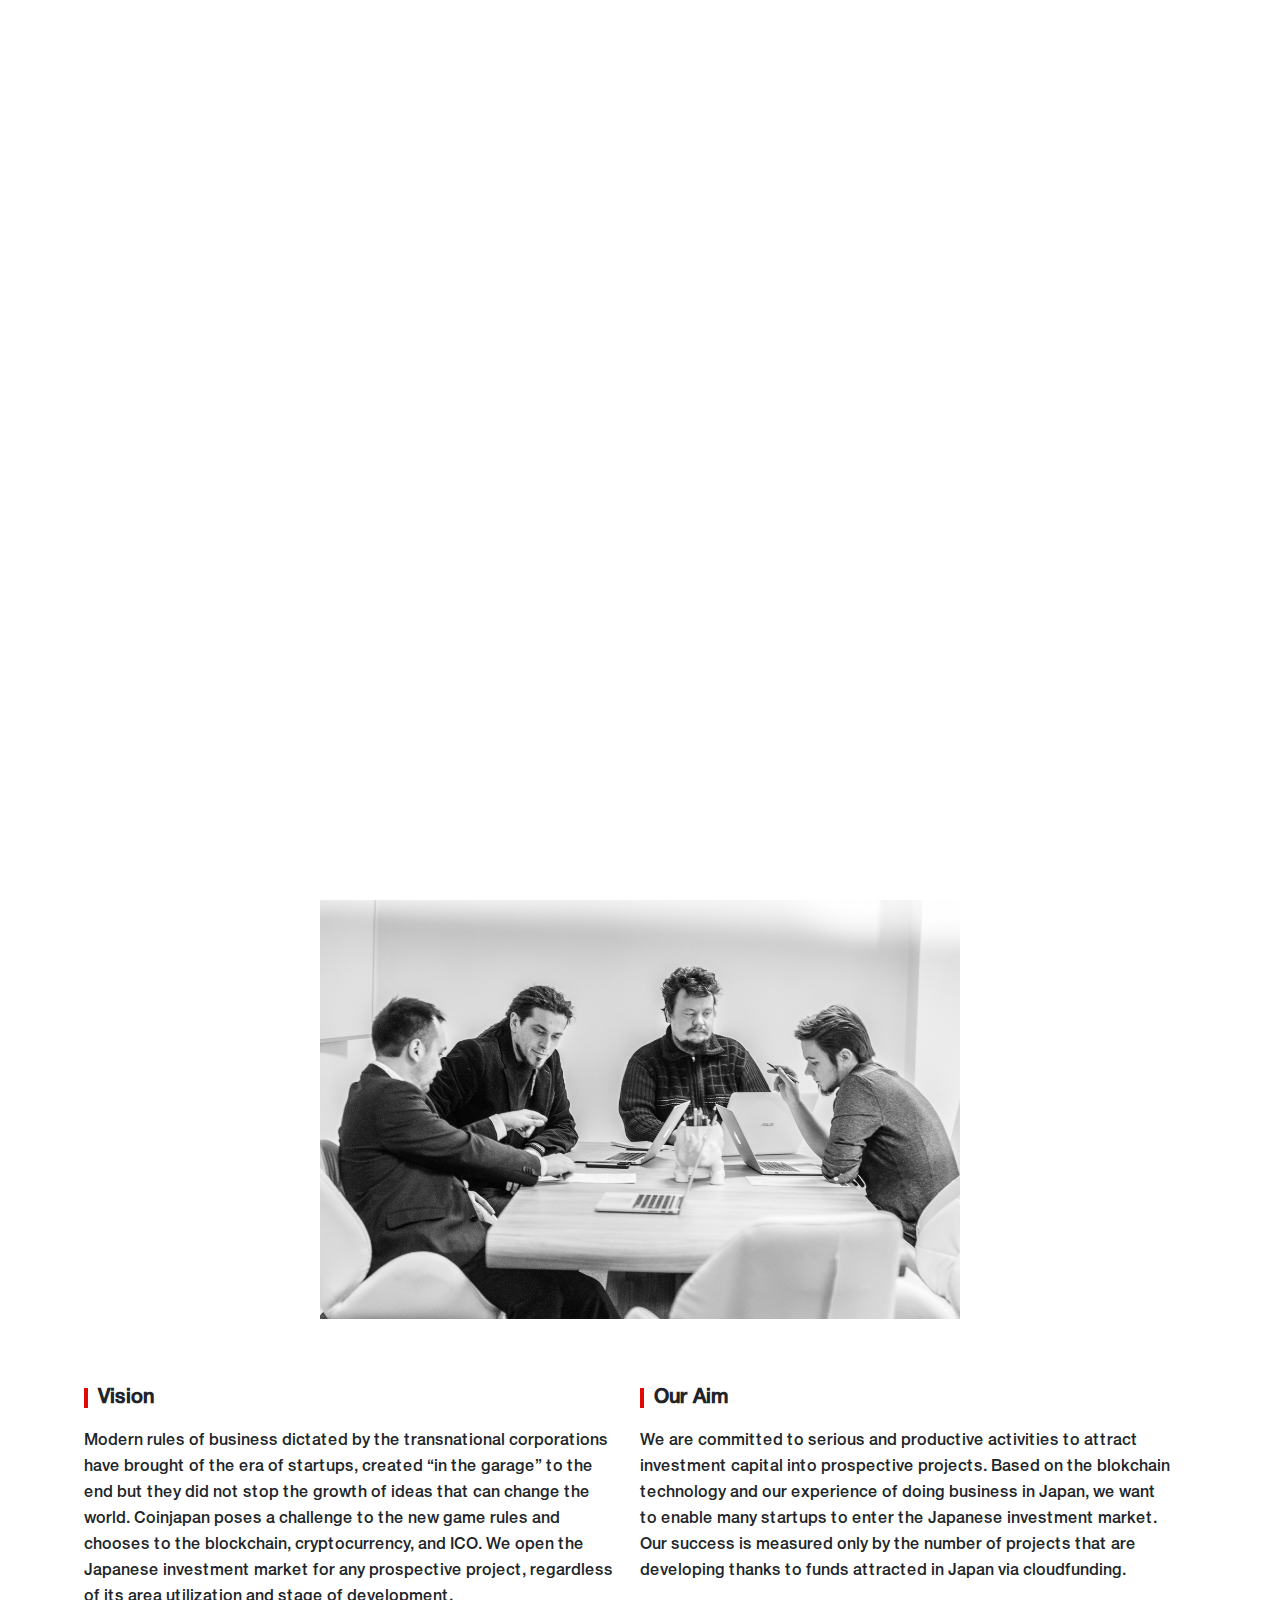
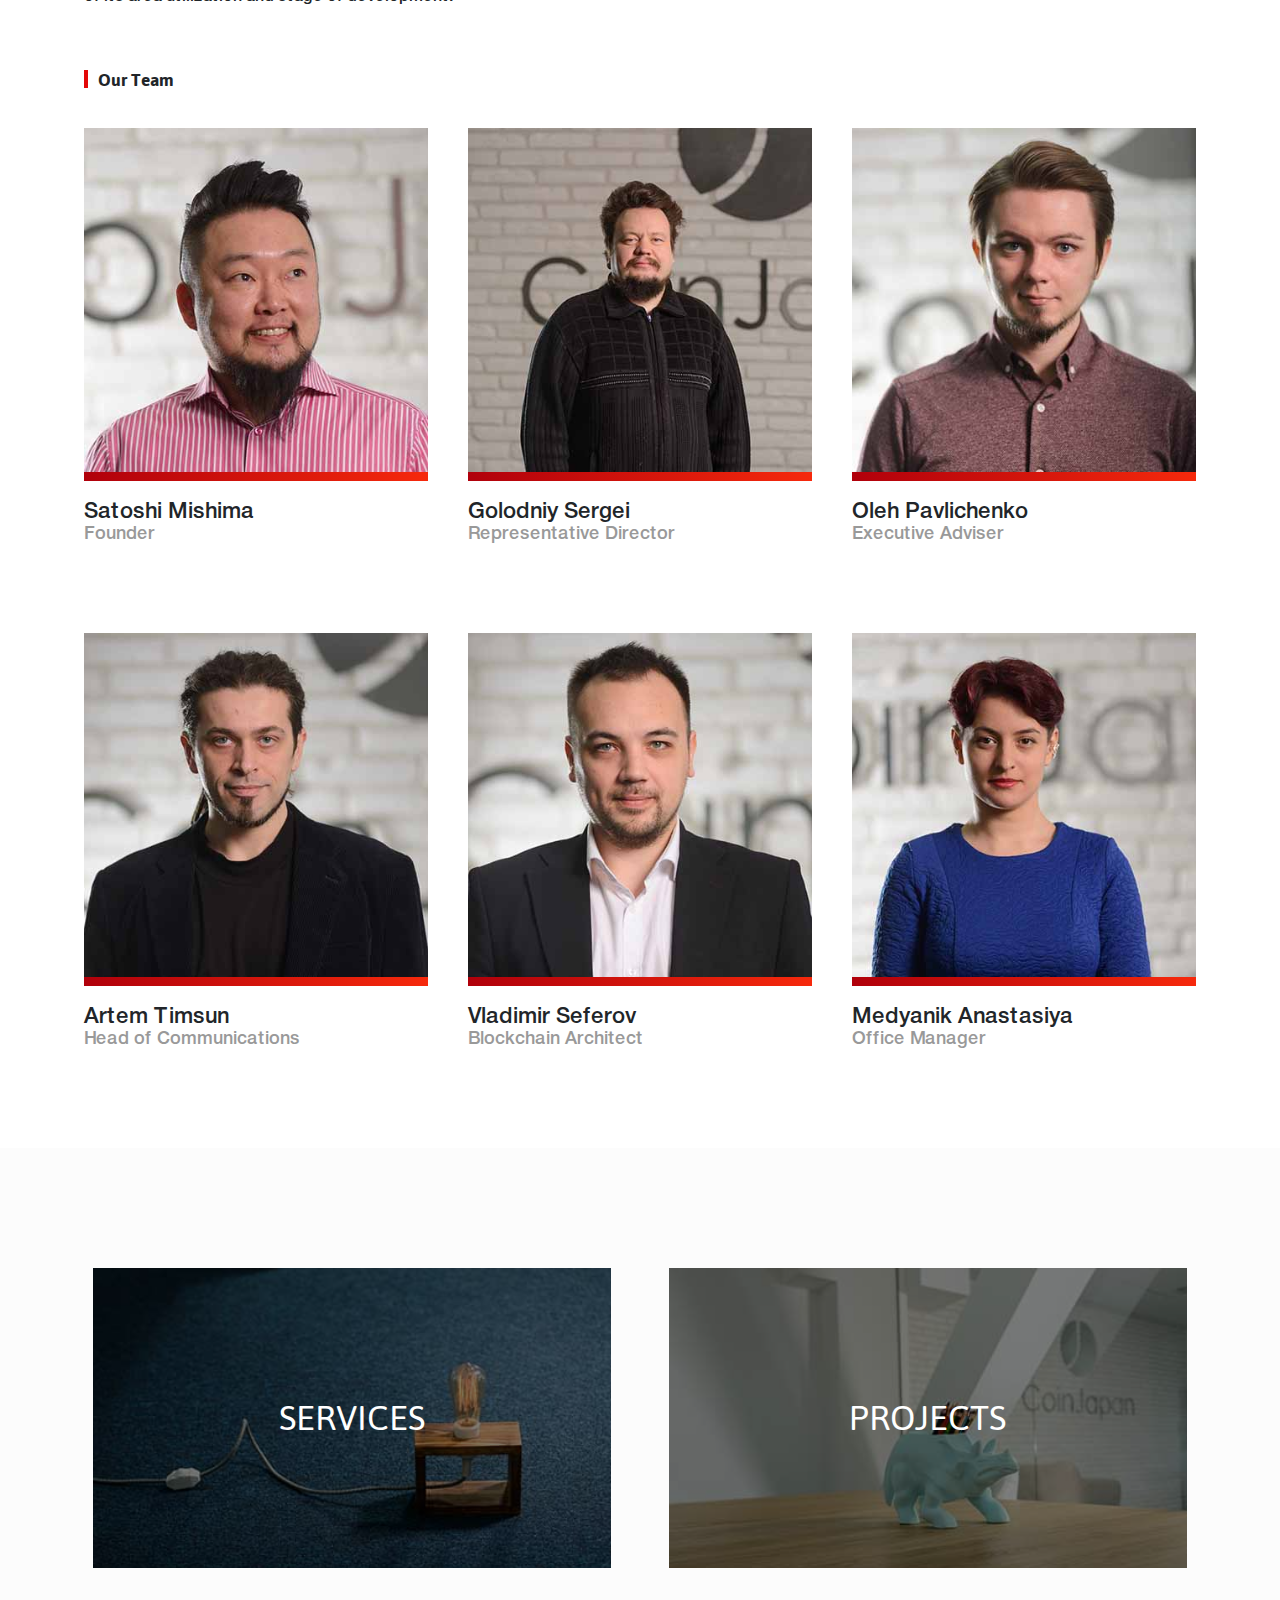
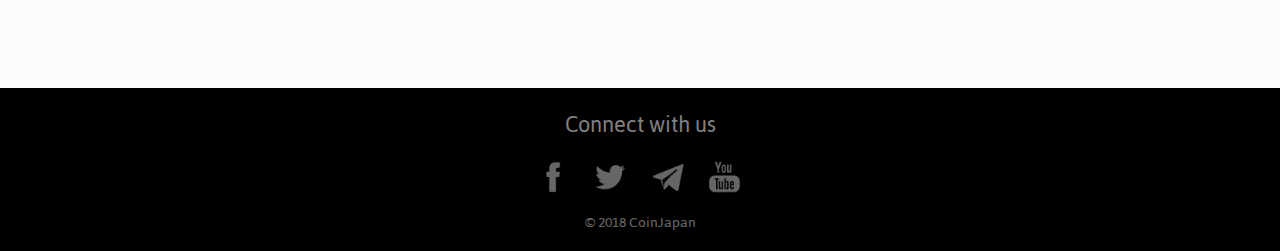
==== commit e871d4e7: "Updated Contact page" ====
--- a/about.html
+++ b/about.html
@@ -9,6 +9,7 @@
     <link rel="stylesheet" href="css/lib/owl.theme.default.min.css">
     <link rel="stylesheet" href="css/lib/animate.min.css">
     <link rel="stylesheet" href="css/lib/bootstrap.min.css">
+        <link href="https://fonts.googleapis.com/css?family=Jaldi:400,700" rel="stylesheet">
 
     <link rel="stylesheet" href="css/fonts.css">
     <link rel="stylesheet" href="css/common.css">
--- a/css/common.css
+++ b/css/common.css
@@ -37,6 +37,7 @@
 
 body {
     background-color: #FAFAFA !important;
+    font-family: 'Jaldi', sans-serif;
 }
 
 ol, ul {
@@ -101,7 +102,8 @@
     height: 18px;
     line-height: 20px;
     border-left: 4px #e30808 solid;
-    font-family: 'Helvetica Neue Cyr Bold';
+    /*font-family: 'Helvetica Neue Cyr Bold';*/
+    font-weight: 700;
 }
 
 .cj-btn-container {
@@ -128,7 +130,7 @@
     -moz-transition: all 0.3s ease;
     -o-transition: all 0.3s ease;
     transition: all 0.3s ease;
-    font-family: 'Helvetica Neue Cyr Bold';
+    /*font-family: 'Helvetica Neue Cyr Bold';*/
 }
 
 .cj-btn:hover {
@@ -156,6 +158,7 @@
     background: linear-gradient(to right, rgba(176, 0, 11, 1) 0%, rgba(246, 41, 12, 1) 100%);
     background: -webkit-gradient(left top, right top, color-stop(0%, rgba(176, 0, 11, 1)), color-stop(100%, rgba(246, 41, 12, 1)));
     filter: progid:DXImageTransform.Microsoft.gradient(startColorstr='#b0000b', endColorstr='#f6290c', GradientType=1);
+    font-weight: 700;
 }
 
 .shadow-wrapper {
@@ -191,6 +194,11 @@
     background-size: cover; 
 }
 
+.contacts-title-bg {
+    background: url('../img/pages/DSC_3331.jpg')100% 53% no-repeat;
+    background-size: cover; 
+}
+
 .page-title .cj-container {
     display: flex;
     flex-direction: column;
@@ -205,11 +213,12 @@
     background-color: transparent;
     color: #fff;
     font-size: 38px;
-    font-family: 'Helvetica Neue Cyr Bold';
+    /*font-family: 'Helvetica Neue Cyr Bold';*/
     margin-left: 15px;
     margin-right: 5%;
     margin-bottom: 180px;
     padding-left: 3%;
+    font-weight: 700;
 }
 
 .page-titke-overlay {
@@ -254,7 +263,7 @@
     position: relative;
     font-size: 12px;
     color: #000;
-    font-family: 'Helvetica Neue Cyr Bold';
+    /*font-family: 'Helvetica Neue Cyr Bold';*/
     text-decoration: none;
 }
 
@@ -327,7 +336,7 @@
     text-align: center;
     font-size: 40px;
     color: #fff;
-    font-family: 'Helvetica Neue Cyr Bold';
+    /*font-family: 'Helvetica Neue Cyr Bold';*/
     text-transform: uppercase;
       -moz-transition: all 2s ease-out;
     -o-transition: all 2s ease-out;
--- a/css/footer.css
+++ b/css/footer.css
@@ -13,7 +13,8 @@
     font-size: 25px;
     color: #fff;
     opacity: 0.5;
-    font-family: 'Helvetica Neue Cyr Bold';
+    /*font-family: 'Helvetica Neue Cyr Bold';*/
+    font-family: 'Jaldi', sans-serif;
 }
 
 @media all and (min-width: 1400px){
@@ -29,7 +30,8 @@
     color:#fff;
     text-align: center;
     opacity: 0.4;
-     font-family: 'Helvetica Neue Cyr Bold';
+     /*font-family: 'Helvetica Neue Cyr Bold';*/
+     font-family: 'Jaldi', sans-serif;
 }
 .social-links{
     display: flex;
--- a/css/header.css
+++ b/css/header.css
@@ -56,7 +56,9 @@
 }
 
 .header-navigation a{
-	font-family: 'Helvetica Neue Cyr Bold';
+	/*font-family: 'Helvetica Neue Cyr Bold';*/
+	font-family: 'Jaldi', sans-serif;
+	font-weight: 700;
 }
 
 .header-languages{
@@ -64,7 +66,9 @@
 }
 
 .header-languages a{
-	font-family: 'Helvetica Neue Cyr Bold';
+	/*font-family: 'Helvetica Neue Cyr Bold';*/
+	font-family: 'Jaldi', sans-serif;
+	font-weight: 700;
 }
 
 .menu-control{
@@ -239,7 +243,9 @@
 		margin: 0;
 		z-index: 2;
 		cursor: pointer;
-		font-family: 'Helvetica Neue Cyr Bold';
+		/*font-family: 'Helvetica Neue Cyr Bold';*/
+		font-family: 'Jaldi', sans-serif;
+		font-weight: 700;
 	}
 
 	.lang-icon{
@@ -316,10 +322,11 @@
 
 	.header-controls-title{
 		position: relative;
-		font-family: 'Helvetica Neue Cyr Bold';
+		/*font-family: 'Helvetica Neue Cyr Bold';*/
+		font-family: 'Jaldi', sans-serif;
 		font-size: 16px;
 		color: #fff;
-		font-weight: 800;
+		font-weight: 700;
 	}
 
 	.header-navigation li{
--- a/css/services.css
+++ b/css/services.css
@@ -140,6 +140,7 @@
 }
 
 .sevice-wrapper {
+	position: relative;
 	height: 100%;
 	margin: 0 20px ;
 	padding: 10px 20px 40px;
@@ -151,6 +152,19 @@
 	background-color: rgba(252, 252, 252, 1);
 }
 
+.sevice-wrapper-overlay {
+	position: absolute;
+	top:0;
+	bottom: 0;
+	left: 0;
+	right: 0;
+	background-color: #fff;
+	opacity: 0;
+	-webkit-transition: opacity 0.5s ease-in-out;
+    -moz-transition: opacity 0.5s ease-in-out;
+    transition: opacity 0.5s ease-in-out;
+}
+
 .sevice-wrapper:hover {
 	-webkit-box-shadow: 0 0 10px rgba(0,0,0,0.5);
 	-moz-box-shadow: 0 0 10px rgba(0,0,0,0.5);
--- a/css/contacts.css
+++ b/css/contacts.css
@@ -8,49 +8,44 @@
 ███████████████████████████████████████████████████████████████████
 */
 
-.our-contacts {
-
+.addresses-container .cj-container {
+	margin: auto;
+	padding: 100px 0 0;
 }
 
-.our-contacts .cj-container {
-	padding: 180px 5%;
-	margin: auto;
+.addresses-wrapper {
+	padding: 0 5% 60px;
 }
 
-.row.our-contacts-wrapper {
-	margin-left: 0;
-	margin-right: 0;
-	padding: 0 5%;
+.addresses .address-item {
+	padding: 0 0 0;
+	font-size: 20px;
 }
 
-.row.our-contacts-wrapper img {
-	width: 100%;
+.address-item p {
+	padding: 5px 0;
+	font-size: 16px;
 }
 
-.contact-offices {
-	font-family: 'Helvetica Neue Cyr Bold';
-	font-size: 16px;
-	line-height: 27px;
+.address-item .address-line {
+	padding-bottom: 15px;
+	cursor: pointer;
 }
 
-.contact-offices:nth-child(1) {
-	margin-bottom: 40px;
+.address-item .address-line:hover {
+	text-decoration: underline;
 }
 
-.contact-office-title {
-	font-size: 20px;
-	line-height: 27px;
-	margin-bottom: 20px;
+.map-wrapper {
+	padding: 0 5% 0;
+	height: 400px;
 }
 
-.contact-office-adress, 
-.contact-office-phone {
-	margin-bottom: 10px;
+.contacts-map {
+	width: 100%;
+	height:400px;
 }
 
-.contact-office-email {
-	color: #ff0101;
-}
 
 /*
 █████████████████████████████████████████████████████████████████████
@@ -63,7 +58,7 @@
 */
 
 .contact-form .cj-container {
-	padding: 0  5% 180px;
+	padding: 100px  0 110px;
 	margin: auto;
 }
 
@@ -71,41 +66,99 @@
 	margin: 0 5% 60px;
 }
 
-.contact-form-bg {
+/*.form-content-wrapper {
+	padding: 0 5% 0;
+	
+}*/
+
+.form-content-wrapper img {
+	width: 100%;
+}
+
+.contact-form-wrapper {
+	padding: 0 5%;
+}
+
+.cj-form-group {
+	padding: 0 0 13px;
+	border-bottom: 2px solid #d9d9d9;
+	margin: 0 auto 65px;
+	position: relative;
+}
+
+.cj-form-label {
+	font-size: 15px;
+	color: #999;
+}
+.contact-form-inputs:nth-child(1) {
+	padding-right: 5%;
+}
+
+.contact-form-inputs:nth-child(2) {
+	padding-left: 5%;
+}
+
+.focus-input{
+	position: absolute;
+    display: block;
+    width: 100%;
+    height: 100%;
+    top: 0;
+    left: 0;
+    pointer-events: none;
+}
+
+.focus-input:before {
+	content: "";
+    display: block;
+    position: absolute;
+    bottom: -2px;
+    left: 0;
+    width: 0;
+    height: 2px;
+    -webkit-transition: all 0.4s;
+    -o-transition: all 0.4s;
+    -moz-transition: all 0.4s;
+    transition: all 0.4s;
+    background: rgba(176, 0, 11, 1);
+    background: -moz-linear-gradient(left, rgba(176, 0, 11, 1) 0%, rgba(246, 41, 12, 1) 100%);
+    background: -webkit-linear-gradient(left, rgba(176, 0, 11, 1) 0%, rgba(246, 41, 12, 1) 100%);
+    background: -o-linear-gradient(left, rgba(176, 0, 11, 1) 0%, rgba(246, 41, 12, 1) 100%);
+    background: -ms-linear-gradient(left, rgba(176, 0, 11, 1) 0%, rgba(246, 41, 12, 1) 100%);
+    background: linear-gradient(to right, rgba(176, 0, 11, 1) 0%, rgba(246, 41, 12, 1) 100%);
+    background: -webkit-gradient(left top, right top, color-stop(0%, rgba(176, 0, 11, 1)), color-stop(100%, rgba(246, 41, 12, 1)));
+    filter: progid:DXImageTransform.Microsoft.gradient(startColorstr='#b0000b', endColorstr='#f6290c', GradientType=1);
 
 }
 
-.contact-form-wrapper {
-	width: 60%;
-	margin: auto;
-	padding: 40px 60px;
+.contact-form-input:focus + .focus-input:before {
+	width: 100%;
 }
 
-.contact-form-label {
-	display: inline-block;
-	margin-bottom: 5px;
+.contact-form-textarea:focus + .focus-input:before {
+	width: 100%;
 }
+
 
 .contact-form-input,
 .contact-form-textarea {
 	display: block;
+	/*font-family: 'Helvetica Neue Cyr Bold';*/
+	font-size: 18px;
+	line-height: 40px;
+	border:none;
+	height: 40px;
+	width: 100%;
 }
 
-.contact-form-label,
-.contact-form-input,
 .contact-form-textarea {
-	font-family: 'Helvetica Neue Cyr Bold';
-	font-size: 16px;
-	line-height: 27px;
-}
-
-.contact-form-input {
-	width: 100%;
-	border-top:0;
-	border-right:0;
-	border-left:0;
-	border-bottom: 1px solid #000;
-	margin-bottom: 15px;
+	height: 110px;
+    padding-top: 9px;
+    padding-bottom: 13px;
+        cursor: text;
+    white-space: pre-wrap;
+    word-wrap: break-word;
+    height: 110px;
 }
 
 .contact-form-input:focus,
@@ -113,31 +166,9 @@
 	outline: none;
 }
 
-.contact-form-required {
-	position: relative;
-}
-
-.contact-form-required:after {
-	content: '*';
-	position: absolute;
-	top:0;
-	right:-7px;
-	color: #ff0101;
-	font-size: 16px;
-}
-
-.contact-form-textarea {
-	border:1px solid #000;
-	border-radius: 10px;
-	width: 100%;
-	height: 90px;
-	resize: none;
-	padding: 5px 10px;
-}
 
 .contact-form .cj-btn-container {
-	justify-content: flex-end;
-	margin-top: 40px;
+	justify-content: flex-start;
 }
 
 button.cj-btn{
@@ -149,20 +180,6 @@
 	outline: none;
 }
 
-/*
-█████████████████████████████████████████████████████████████████████
-█────██────██─██─██───██────██────██───██───███████─███──█────██────█
-█─██─██─██─██──█─███─███─██─██─██─███─███─█████████──█───█─██─██─██─█
-█─█████─██─██─█──███─███────██─██████─███───██───██─█─█──█────██────█
-█─██─██─██─██─██─███─███─██─██─██─███─█████─███████─███──█─██─██─████
-█────██────██─██─███─███─██─██────███─███───███████─███──█─██─██─████
-█████████████████████████████████████████████████████████████████████
-*/
-
-.contacts-map {
-	width: 100%;
-	height: 600px;
-}
 
 
 
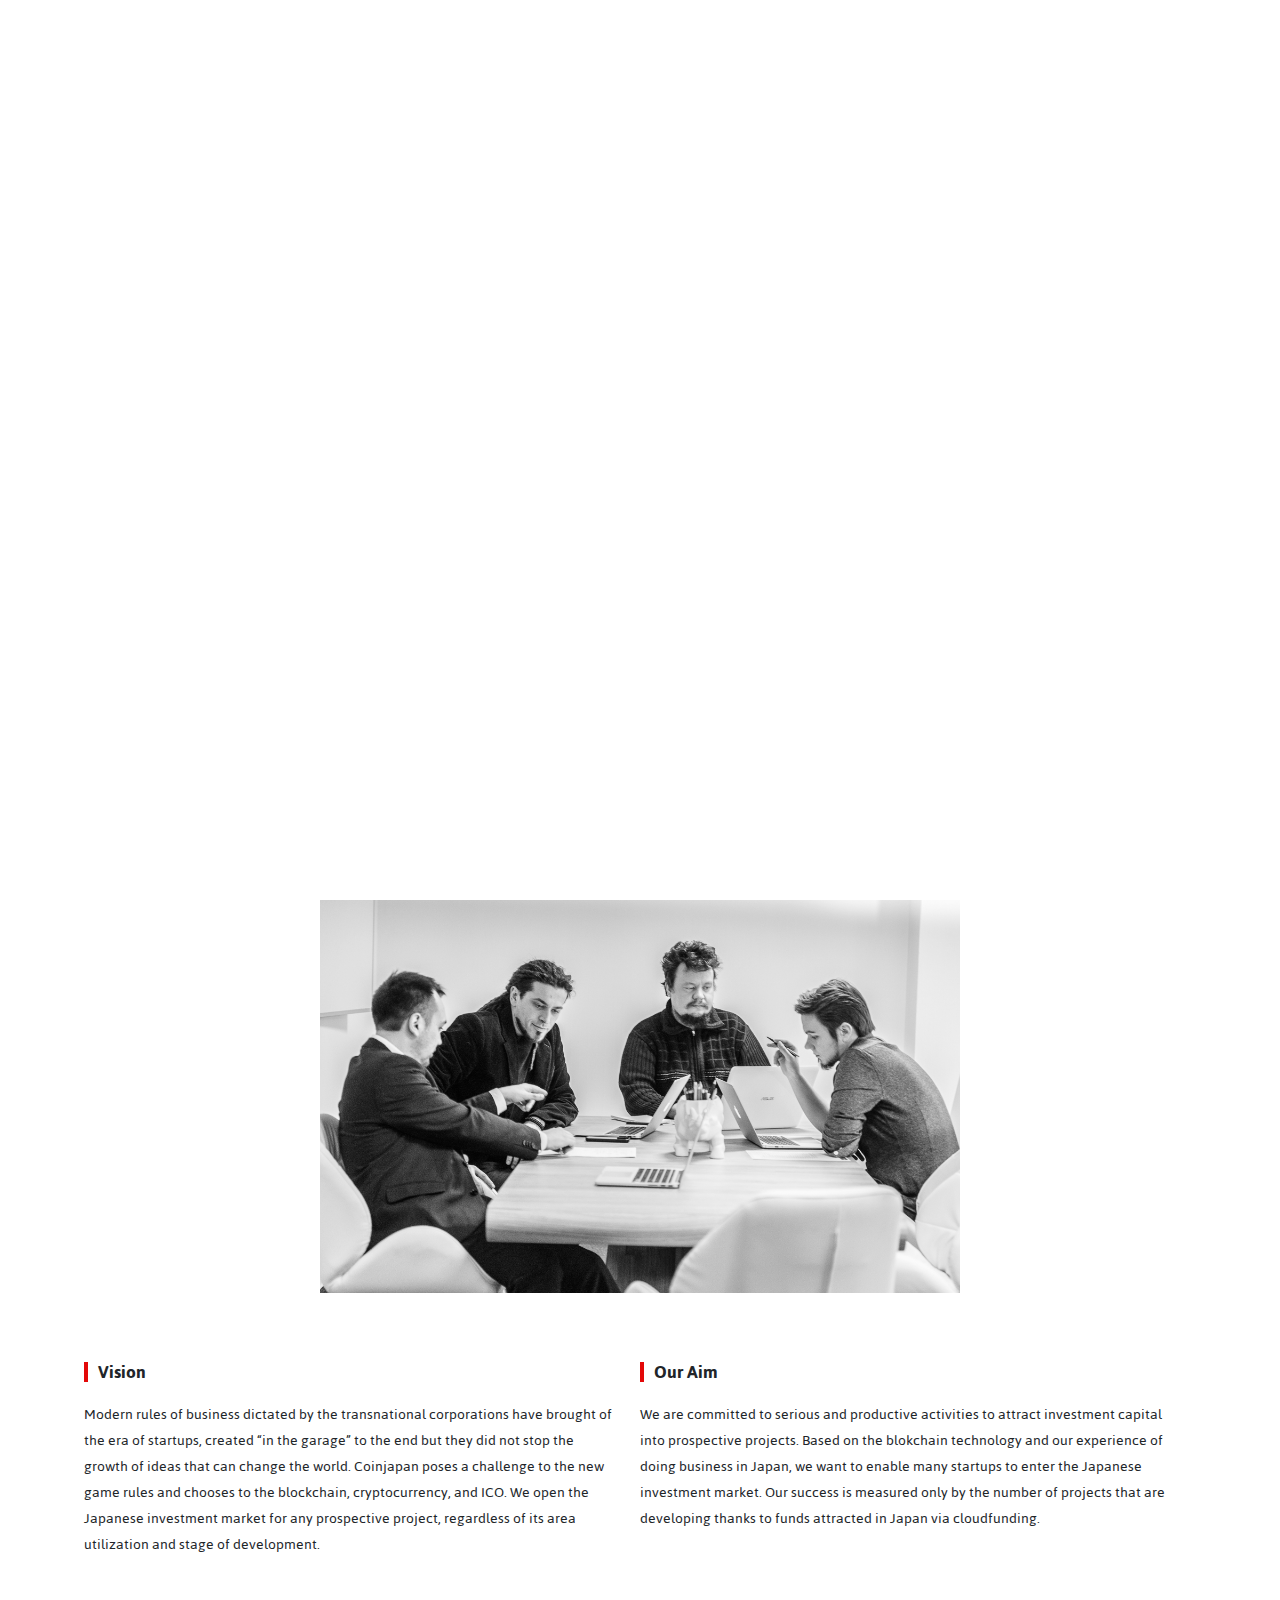
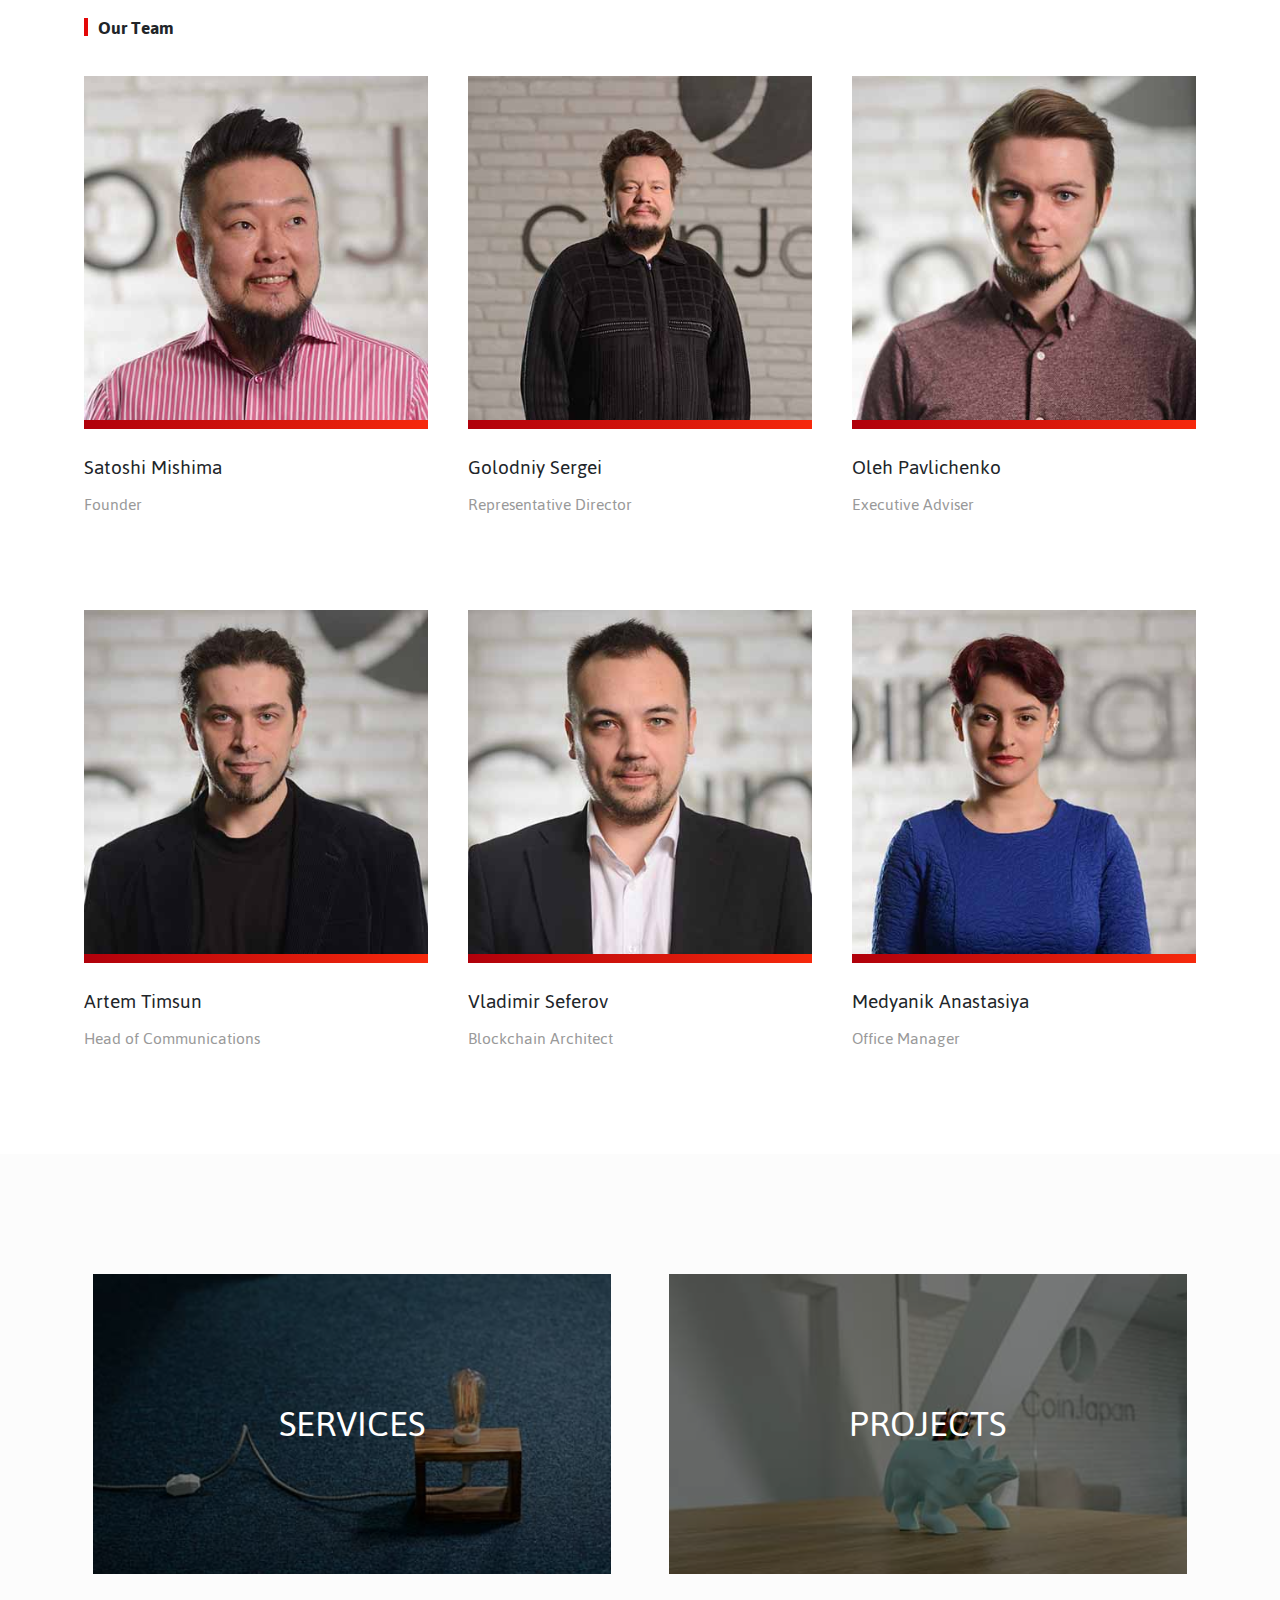
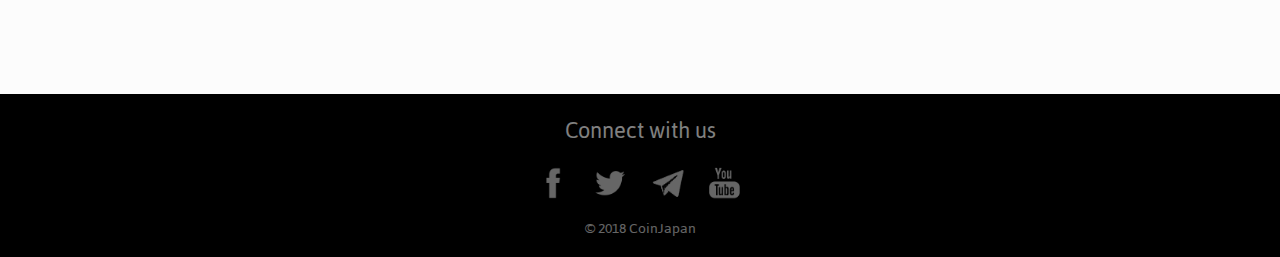
==== commit 1bab6c53: "add product page" ====
--- a/about.html
+++ b/about.html
@@ -61,6 +61,7 @@
                     <li><a href="index.html">Home</a></li>
                     <li><a class="active-nav-item" href="about.html">About</a></li>
                     <li><a href="services.html">Services</a></li>
+                    <li><a href="projects.html">Projects</a></li>
                     <li><a href="#">Partners</a></li>
                     <li><a href="#">Carriers</a></li>
                     <li><a href="contacts.html">Contacts</a></li>
--- a/css/common.css
+++ b/css/common.css
@@ -212,7 +212,7 @@
 .page-title h1 {
     background-color: transparent;
     color: #fff;
-    font-size: 38px;
+    font-size: 45px;
     /*font-family: 'Helvetica Neue Cyr Bold';*/
     margin-left: 15px;
     margin-right: 5%;
@@ -430,3 +430,1198 @@
 
 }
 
+
+
+
+/*
+██████████████████████████████
+█───██─██─██────███───██──█──█
+██─███──█─██─██──██─█████───██
+██─███─█──██─██──██───████─███
+██─███─██─██─██──██─█████───██
+█───██─██─██────███───██──█──█
+██████████████████████████████
+*/
+
+
+/*
+============================================
+███──███──███──█────███
+─█────█────█───█────█
+─█────█────█───█────███
+─█────█────█───█────█
+─█───███───█───███──███
+============================================
+*/
+
+.home-title {
+    position: relative;
+    width: 100%;
+    height: 500px;
+    margin:auto;
+}
+
+.home-title .cj-container {
+    background-color: inherit;
+    margin: auto;
+}
+
+.home-title-bg {
+    position: absolute;
+    top: 0;
+    left: 0;
+    height: inherit;
+    width: 100%;
+    display: flex;
+    align-items: center;
+}
+
+#js-background-renderer {
+    height: 380px;
+    width: 100%;
+}
+
+.home-title-content {
+    position: absolute;
+    top: 0;
+    left: 0;
+    height: inherit;
+    width: 100%;
+    display: flex;
+    align-items: center;
+}
+
+.home-title-content .cj-container {
+    display: flex;
+    height: inherit;
+    flex-direction: column;
+    align-items: center;
+    position: relative;
+    justify-content: center;
+    margin:auto;
+}
+
+.home-title h1 {
+    height: 25%;
+    width: 100%;
+    font-family: 'Helvetica Neue Cyr Bold';
+    z-index: 4;
+    -webkit-transition: all 0.3s;
+    -moz-transition: all 0.3s;
+    -o-transition: all 0.3s;
+    transition: all 0.3s;
+    display: flex;
+    justify-content: center;
+    align-items: flex-start;
+    flex-direction: column;
+    font-size: 50px;
+    line-height: 60px;
+    padding-left: 1%;
+}
+
+@media all and (min-width: 999px) {
+
+    .home-title h1 {
+        font-size: 55px;
+        line-height: 56px;
+        text-align: left;
+        margin-top: 0%;
+        padding-left: 5%;
+    }
+
+}
+
+@media all and (min-width: 1500px) {
+    .home-title h1 {
+        font-size: 60px;
+        line-height: 61px;
+        text-align: center;
+        margin-top: -4%;
+        align-items: center;
+        padding-left: 2%;
+    }
+}
+
+.home-title h1 span {
+    display: block;
+}
+
+.icon-scroll,
+.icon-scroll:before {
+    position: absolute;
+    left: 50%;
+}
+
+.icon-scroll {
+    bottom: 15px;
+    margin-top: -25px;
+    margin-left: -20px;
+    box-shadow: inset 0 0 0 1px #acafb1;
+    border-radius: 25px;
+    width: 24px;
+    height: 39px;
+    position: absolute;
+    z-index: 5;
+    cursor: pointer;
+}
+
+.icon-scroll:before {
+    content: '';
+    width: 4px;
+    height: 4px;
+    background: #acafb1;
+    margin-left: -2px;
+    top: 6px;
+    border-radius: 4px;
+    -webkit-animation-duration: 1.5s;
+    animation-duration: 1.5s;
+    -webkit-animation-iteration-count: infinite;
+    animation-iteration-count: infinite;
+    -webkit-animation-name: scroll;
+    animation-name: scroll;
+}
+
+@-webkit-keyframes scroll {
+    0% {
+        opacity: 1;
+    }
+    100% {
+        opacity: 0;
+        -webkit-transform: translateY(23px);
+        transform: translateY(23px);
+    }
+}
+
+@keyframes scroll {
+    0% {
+        opacity: 1;
+    }
+    100% {
+        opacity: 0;
+        -webkit-transform: translateY(23px);
+        transform: translateY(23px);
+    }
+}
+
+@media all and (max-device-width: 768px) {
+
+    .icon-scroll {
+        height: 62px;
+        border-radius: 4px;
+        width: 30px;
+    }
+
+    .icon-scroll:after {
+        content: '';
+        display: block;
+        width: 7px;
+        height: 7px;
+        margin: 1px auto 0 auto;
+        border: 1px solid #acafb1;
+        border-radius: 50%;
+    }
+
+    .icon-scroll-screen {
+          position: relative;
+        width: 26px;
+        height: 43px;
+        margin: 8px auto 0;
+        border: 1px solid #acafb1;
+    }
+
+    .icon-scroll:before {
+        top: 48px;
+    }
+
+    @-webkit-keyframes scroll {
+        0% {
+            opacity: 1;
+        }
+        100% {
+            opacity: 0;
+            -webkit-transform: translateY(-23px);
+            transform: translateY(-23px);
+        }
+    }
+
+    @keyframes scroll {
+        0% {
+            opacity: 1;
+        }
+        100% {
+            opacity: 0;
+            -webkit-transform: translateY(-23px);
+            transform: translateY(-23px);
+        }
+    }
+
+}
+
+@media all and (max-width: 680px) {
+
+    .home-title h1 {
+        font-size: 27px;
+        line-height: 30px;
+        margin-top: 0;
+        display: flex;
+        flex-direction: column;
+        align-items: center;
+    }
+
+    .home-title h1 span {
+        text-align: center;
+    }
+
+    .icon-scroll {
+        height: 62px;
+        border-radius: 4px;
+        width: 30px;
+        margin-left: -12px;
+    }
+
+    .icon-scroll:after {
+        content: '';
+        display: block;
+        width: 7px;
+        height: 7px;
+        margin: 1px auto 0 auto;
+        border: 1px solid #acafb1;
+        border-radius: 50%;
+    }
+
+    .icon-scroll-screen {
+        position: relative;
+        width: 26px;
+        height: 43px;
+        margin: 8px auto 0;
+        border: 1px solid #acafb1;
+    }
+
+    .icon-scroll:before {
+        top: 33px;
+    }
+
+    @-webkit-keyframes scroll {
+        0% {
+            opacity: 1;
+        }
+        100% {
+            opacity: 0;
+            -webkit-transform: translateY(-23px);
+            transform: translateY(-23px);
+        }
+    }
+
+    @keyframes scroll {
+        0% {
+            opacity: 1;
+        }
+        100% {
+            opacity: 0;
+            -webkit-transform: translateY(-23px);
+            transform: translateY(-23px);
+        }
+    }
+}
+
+/*
+============================================
+████──████───████──█─█──███
+█──█──█──██──█──█──█─█───█
+████──████───█──█──█─█───█
+█──█──█──██──█──█──█─█───█
+█──█──████───████──███───█
+============================================
+*/
+
+.home-about-us .cj-container {
+    padding-bottom: 180px;
+    display: flex;
+    flex-direction: column;
+    padding-left: 5%;
+    margin: auto;
+
+}
+
+.home-about-us .about-us-content {
+    width: 100%;
+}
+
+.home-about-us .about-us-slider {
+    width: 100%;
+    padding-right: 5%;
+}
+
+.home-about-us {
+    /*font-family: 'HELVETICAMEDIUM';*/
+    font-weight: 500;
+    font-size: 17px;
+    text-align: justify;
+}
+
+.about-us-slider-prev img,
+.about-us-slider-next img {
+    height: 9px;
+    width: 5px;
+}
+
+.about-us-slider-prev {
+    width: 50%;
+    display: block;
+}
+
+.about-us-slider-next {
+    width: 50%;
+    display: block;
+
+}
+
+.about-us-slider {
+    position: relative;
+}
+
+.carousel-item {
+    overflow: hidden;
+}
+
+.about-us-content {
+    padding-top: 7%;
+    padding-right: 5%;
+}
+
+.about-us-content p {
+    font-size: 16px;
+    line-height: 26px;
+}
+
+#mainSlider {
+    height: 450px;
+    overflow: hidden;
+}
+
+.slide-controls-box {
+    display: flex;
+    position: absolute;
+    width: 120px;
+    height: 60px;
+    bottom: 0;
+    right: 0;
+    background-color: #FAFAFA;
+    text-align: center;
+    line-height: 60px;
+}
+
+.carousel-control-next-icon,
+.carousel-control-prev-icon {
+    visibility: hidden;
+}
+
+.home-about-us .cj-btn-container {
+    padding-bottom: 30px;
+}
+
+.about-us-content .section-header {
+    margin-bottom: 50px;
+}
+
+@media all and (min-width: 1026px) {
+
+    .home-about-us .cj-container {
+        display: flex;
+        flex-direction: row;
+    }
+
+    .home-about-us .about-us-content {
+        width: 50%;
+        padding-right: 7%;
+    }
+
+    .home-about-us .about-us-slider {
+        width: 50%;
+        padding-right: 0;
+    }
+
+}
+
+@media all and (max-width: 680px) {
+    #mainSlider {
+        height: auto;
+        overflow: hidden;
+    }
+
+    .about-us-content .section-header {
+        margin-bottom: 25px;
+    }
+
+    .home-about-us .cj-container {
+        padding-bottom: 80px;
+    }
+
+    .home-about-us .cj-btn-container{
+       margin-top: 30px; 
+    }
+
+    .about-us-content p{
+        margin-bottom: 0px;
+    }
+}
+
+/*
+============================================
+████──████──█──█──███──███──█─█──███──█───██─███──█──█──███──███
+█──█──█──█──█──█───█───█────█─█──█────██─███─█────██─█───█───█
+████──█─────████───█───███──█─█──███──█─█─██─███──█─██───█───███
+█──█──█──█──█──█───█───█────███──█────█───██─█────█──█───█─────█
+█──█──████──█──█──███──███───█───███──█───██─███──█──█───█───███
+============================================
+*/
+
+.home-projects .cj-container {
+    padding-bottom: 40px;
+    display: block;
+    padding-left: 5%;
+    margin: auto;
+}
+
+.project-item {
+    padding-bottom: 40px;
+}
+
+.project-item p {
+    /*font-family: 'Helvetica Neue Cyr Bold';*/
+    font-size: 70px;
+    line-height: 60px;
+    margin-bottom: 0;
+    text-align: center;
+}
+
+.partner-number-description {
+    font-size: 25px;
+    padding-left: 5px;
+    display: block;
+}
+
+.project-items {
+    width: 90%;
+    padding-left: 1%;
+}
+
+p.partners-number-medium {
+    font-size: 50px;
+    line-height: 50px;
+}
+
+.achievements-row {
+    margin-bottom: 50px;
+}
+
+@media all and (min-width: 720px) {
+
+    .home-projects .section-header {
+        margin-bottom: 60px;
+    }
+
+    .home-projects .cj-btn {
+        margin-top: 60px;
+    }
+
+}
+
+@media all and (max-width: 1025px) {
+    .project-item-middle {
+        border-left: 1px #e1dede solid;
+        border-right: 1px #e1dede solid;
+    }
+}
+
+@media all and (min-width: 1026px) {
+
+    .home-projects .cj-container {
+        padding-bottom: 180px;
+    }
+
+    .project-item p {
+        /*font-family: 'Helvetica Neue Cyr Bold';*/
+        font-size: 100px;
+        height: 120px;
+        line-height: 70px;
+        text-align: center;
+    }
+
+    p.partners-number-medium {
+        font-size: 80px;
+        line-height: 70px;
+    }
+
+    .partner-number-description {
+        font-size: 38px;
+    }
+
+    .project-item {
+        display: flex;
+        flex-direction: column;
+        border-top: none;
+        padding-bottom: 50px;
+    }
+
+    .project-item-middle {
+        border-left: 1px #e1dede solid;
+        border-right: 1px #e1dede solid;
+    }
+}
+
+.success-ico-color {
+    /*font-family: 'Helvetica Neue Cyr Bold';*/
+    background: linear-gradient(90deg, #b0010b 50%, #b0010b 50%, #f8292d);
+    -webkit-background-clip: text;
+    -webkit-text-fill-color: transparent;
+    color: #f8292d;
+}
+
+.project-item h3 {
+    /*font-family: 'Helvetica Neue Cyr Bold';*/
+    font-size: 17px;
+    line-height: 80px;
+    margin-bottom: 0;
+    text-align: center;
+}
+
+@media all and (max-width: 680px) {
+
+    .project-item {
+        display: flex;
+        justify-content: space-between;
+        padding-bottom: 15px;
+        padding-top: 15px;
+        border-top: #e1dede solid 1px;
+        width: 100%;
+    }
+
+    .home-projects .cj-container{
+       padding-bottom: 30px;
+    }
+
+    .home-projects .cj-btn-container{
+       margin-top: 30px; 
+    }
+
+    .project-item p {
+        display: inline-block;
+        /*font-family: sans-serif;*/
+        font-size: 19px;
+        line-height: 25px;
+        margin-bottom: 0;
+        text-align: center;
+        font-weight:100;
+    }
+
+    .project-items .col-md-4 {
+        padding: 0;
+    }
+
+    .project-items .row {
+        margin-right: 0;
+        margin-left: 0;
+    }
+
+    .project-items {
+        width: 98%;
+        margin-left: 0;
+    }
+
+    .project-item h3 {
+        font-size: 17px;
+        line-height: 25px;
+        text-align: center;
+        height: 25px;
+        margin-bottom: 0;
+    }
+
+    .project-item-middle {
+        border-left: none;
+        border-right: none;
+    }
+
+    .partners-number-medium {
+        font-size: 25px;
+        height: 25px;
+    }
+
+    .partners-number-medium span {
+        display: inline-block;
+        font-size: 19px;
+        height: 25px;
+        /*font-family: sans-serif;*/
+        font-weight: 100;
+    }
+
+    .project-item-last {
+        border-bottom: #e1dede solid 1px;
+    }
+
+}
+
+/*
+============================================
+█──█──███──█───█──███
+██─█──█────█───█──█
+█─██──███──█─█─█──███
+█──█──█────█████────█
+█──█──███───█─█───███
+============================================
+*/
+
+.home-news .cj-container {
+    padding-bottom: 40px;
+    padding-left: 5%;
+    margin: auto;
+}
+
+@media all and (min-width: 720px) {
+
+    .home-news .section-header {
+        margin-bottom: 60px;
+    }
+}
+
+@media all and (min-width: 1025px) {
+
+    .home-news .cj-container {
+        padding-bottom: 180px;
+    }
+}
+
+.news-item {
+    display: flex;
+    flex-direction: column;
+    border-bottom: #e1dede solid 1px;
+    padding-top: 30px;
+    padding-bottom: 30px;
+    cursor: pointer;
+     /*font-family: 'Helvetica Neue Cyr Bold';*/
+}
+
+.news-item-header {
+    display: flex;
+    justify-content: center;
+}
+
+.news-category-label {
+    height: 36px;
+    width: 40%;
+}
+
+.news-category-label span {
+    display: inline-block;
+    width: 100px;
+    color: #fff;
+    padding: 5px 7px;
+    /*font-family: 'Helvetica Neue Cyr Bold';*/
+    border-radius: 25px;
+    font-size: 13px;
+    text-align: center;
+}
+
+.news-date {
+    height: 36px;
+    line-height: 29px;
+    text-align: start;
+    /*font-family: 'Helvetica Neue Cyr Bold';*/
+    font-size: 13px;
+    font-weight: 700;
+    width: 60%;
+}
+
+.news-title {
+    font-size: 15px;
+    line-height: 36px;
+    font-weight: 700;
+    padding: 0;
+    margin-bottom: 0;
+}
+
+@media all and (min-width: 720px) {
+
+    .news-items {
+        width: 93%;
+        margin-right: 7%;
+        padding-bottom: 60px;
+    }
+
+    .news-item {
+        flex-direction: row;
+
+    }
+
+    .news-item-header {
+        width: 45%;
+        align-items: center;
+    }
+
+    .news-category-label {
+        width: 50%;
+        justify-content: start;
+    }
+
+    .news-category-label, .news-title, .news-date {
+
+        display: flex;
+        align-items: center;
+        font-size: 15px;
+    }
+
+    .news-category-label span {
+        font-size: 13px;
+    }
+
+    .news-title {
+        justify-content: start;
+    }
+
+    .news-item-body {
+        width: 55%;
+    }
+
+}
+
+@media all and (max-width: 680px) {
+    .news-item {
+        padding-bottom: 10px;
+    }
+
+    .home-news .cj-container {
+        padding-bottom: 30px;
+    }
+
+    .home-news .cj-btn-container {
+        margin-top: 30px;
+    }
+}
+
+/*
+============================================
+████──████──████──███──█──█──███──████──███
+█──█──█──█──█──█───█───██─█──█────█──█──█
+████──████──████───█───█─██──███──████──███
+█─────█──█──█─█────█───█──█──█────█─█─────█
+█─────█──█──█─█────█───█──█──███──█─█───███
+============================================
+*/
+
+.home-partners .cj-container {
+    padding-bottom: 60px;
+    padding-left: 0;
+    margin:auto;
+}
+
+.home-partners .section-header {
+    margin-left: 5%;
+}
+
+@media all and (min-width: 720px) {
+
+    .home-partners .section-header {
+        margin-left: 5%;
+        margin-bottom: 60px;
+    }
+
+}
+
+@media all and (min-width: 1025px) {
+
+    .home-partners .cj-container {
+        padding-bottom: 180px;
+    }
+
+}
+
+/*.partners-carousel-container {
+    display: flex;
+    align-items: center;
+    justify-content: center;
+}*/
+
+.partners-next-container,
+.partners-prev-container {
+    display: flex;
+    align-items: center;
+    justify-content: center;
+}
+
+.partners-next,
+.partners-prev {
+    width: 51px;
+    height: 107px;
+    background-repeat: no-repeat;
+    -moz-background-size: 100%;
+    -webkit-background-size: 100%;
+    -o-background-size: 100%;
+    background-size: 100%;
+    cursor: pointer;
+}
+
+.partners-prev {
+    background: url("../img/partners-prev.png");
+    opacity: 0.1;
+}
+
+.partners-prev:hover {
+    background: url("../img/partners-prev.png");
+    opacity: 0.4;
+}
+
+.partners-next {
+    background: url("../img/partners-next.png");
+    opacity: 0.1;
+}
+
+.partners-next:hover {
+    background: url("../img/partners-next.png");
+    opacity: 0.5;
+}
+
+.owl-carousel {
+    width: 60%;
+}
+
+.partner-item {
+    display: flex;
+    align-items: center;
+    justify-content: center;
+    height: 110px;
+
+}
+
+.partner-item img {
+    display: inline-block;
+    width: 170px !important;
+}
+
+@media all and (min-width: 1025px) {
+    .partners-next-container,
+    .partners-prev-container {
+        width: 5%;
+    }
+
+    .partners-next-container img,
+    .partners-prev-container img {
+        width: 50px;
+        cursor: pointer;
+    }
+
+    .owl-carousel {
+        width: 100%;
+    }
+
+    .partner-item {
+        display: flex;
+        justify-content: center;
+        width: 50%;
+        margin: auto;
+        padding: 30px 20px;
+        height: 150px;
+    }
+
+    .partner-item img {
+        width: 225px !important;
+        text-align: center;
+    }
+}
+
+@media all and (max-width: 680px) {
+    .partners-next-container,
+    .partners-prev-container{
+        display: none;
+    }
+
+    .owl-dots {
+        display: flex;
+        justify-content: center;
+        margin-top: 35px;
+    }
+    .owl-dot{
+        background-color: #999 !important;
+        width: 10px;
+        height: 10px;
+        margin: 0 7px;
+        border-radius: 30px;
+    }
+
+    .owl-dot:focus {
+        outline:0;
+    }
+
+    .owl-carousel {
+        width: 100%;
+    }
+
+    button.owl-dot.active{
+        background-color: #222 !important;
+    }
+}
+
+/*
+█████████████████████████████████████████████
+█────██────██────████──██───██────██───██───█
+█─██─██─██─██─██─█████─██─████─██─███─███─███
+█────██────██─██─█████─██───██─██████─███───█
+█─█████─█─███─██─██─██─██─████─██─███─█████─█
+█─█████─█─███────██────██───██────███─███───█
+█████████████████████████████████████████████
+*/
+
+/*
+██████████████████████████████████████████████████████████████████████████████████████████████████████████████████
+█────██────██────████──██───██────██───██───███████───██─██─███████─██─██─█─██────███─███──█────███───██────██───█
+█─██─██─██─██─██─█████─██─████─██─███─███─██████████─███──█─███████──█─██─█─██─██──██──█───█─██──██─████─██─██─███
+█────██────██─██─█████─██───██─██████─███───██───███─███─█──██───██─█──██─█─██────███─█─█──█────███───██────██───█
+█─█████─█─███─██─██─██─██─████─██─███─█████─████████─███─██─███████─██─██─█─██─██──██─███──█─██──██─████─█─█████─█
+█─█████─█─███────██────██───██────███─███───███████───██─██─███████─██─██───██────███─███──█────███───██─█─███───█
+██████████████████████████████████████████████████████████████████████████████████████████████████████████████████
+*/
+.projects-in-numbers .cj-container {
+    padding: 100px 0;
+    margin: auto;
+}
+
+.projects-in-numbers .section-header {
+    margin: 0 5% 60px;
+}
+
+/*.projects-wrapper {
+    padding: 0 5%;
+}
+
+.partners-number-medium {
+    font-size: 80px;
+}
+.partners-number-medium .achivment-amount {
+
+}
+
+.partners-number-large .achivment-amount {
+    font-size: 100px;
+}
+
+.project {
+    margin-top: 30px;
+    margin-bottom: 30px;
+    height: 250px;
+    font-family: 'Helvetica Neue Cyr Bold';
+}
+
+.project h3 {
+    display: flex;
+    justify-content: center;
+    height: 80px;
+    text-align: center;
+}
+
+.project p {
+    text-align: center;
+}
+
+.project-description {
+    display: block;
+    font-size: 38px;
+    height: 70px;
+    line-height: 70px;
+}
+
+.middle-project-border {
+    border-left: 1px #e1dede solid;
+    border-right: 1px #e1dede solid;
+}
+
+.partners-number-gradient {
+    background: linear-gradient(90deg, #b0010b 50%, #b0010b 50%, #f8292d);
+    -webkit-background-clip: text;
+    -webkit-text-fill-color: transparent;
+    color: #f8292d;
+}
+
+@media all and (max-width: 767px) {
+
+    .projects-in-numbers .section-header {
+        margin: 0 5% 20px;
+    }
+
+    .projects-wrapper.row {
+        padding-left: calc(5% + 14px);
+    }
+
+    .project {
+        display: flex;
+        justify-content: space-between;
+        padding-bottom: 15px;
+        padding-top: 15px;
+        border-top: #e1dede solid 1px;
+        width: 100%;
+        height: 100%;
+        margin: 0;
+    }
+
+    .project p {
+        display: inline-block;
+        font-family: sans-serif;
+        font-size: 19px;
+        line-height: 25px;
+        margin-bottom: 0;
+        text-align: center;
+        font-weight:100;
+        height: 25px;
+    }
+
+    .project h3 {
+        font-size: 17px;
+        line-height: 25px;
+        text-align: center;
+        height: 25px;
+        margin-bottom: 0;
+    }
+
+    .project-description {
+        display: inline-block;
+        line-height: 25px;
+        font-size: 17px;
+    }
+
+    .middle-project-border {
+        border-left: none;
+        border-right: none;
+    }
+
+    .partners-number-medium .achivment-amount {
+        font-size: 17px;
+        height: 25px;
+        line-height: 25px;
+    }
+
+    .partners-number-large .achivment-amount {
+        height: 25px;
+        line-height: 25px;
+        font-size: 25px;
+    }
+
+    .partners-number-medium .achivment-amount .project-description {
+        display: inline-block;
+        font-size: 19px;
+        height: 25px;
+        font-family: sans-serif;
+        font-weight: 100;
+    }
+
+    .project:last-child {
+        border-bottom: #e1dede solid 1px;
+    }
+
+}*/
+
+
+/*
+█████████████████████████████████████████████
+█────██────██────██───██─██─██───██────██───█
+█─██─██─██─██─██─███─███──█─██─████─██─██─███
+█────██────██────███─███─█──██───██────██───█
+█─█████─██─██─█─████─███─██─██─████─█─█████─█
+█─█████─██─██─█─████─███─██─██───██─█─███───█
+█████████████████████████████████████████████
+*/
+
+.projects-partners .cj-container {
+    padding: 0 0 100px;
+    margin:auto;
+}
+.projects-partners {
+    display: flex;
+    justify-content: center;
+    align-items: center;
+}
+
+.projects-partners .section-header {
+    margin-bottom: 60px;
+    margin-left: 5%;
+}
+
+.client-img-wrapper {
+    display: flex;
+    justify-content: center;
+    align-items: center;
+    padding-left: 5%;
+}
+
+/*
+██████████████████████████████████████
+█────██───██─█─██───██───██─███─██───█
+█─██─██─████─█─███─███─████─███─██─███
+█────██───██─█─███─███───██─█─█─██───█
+█─█─███─████───███─███─████─────████─█
+█─█─███───███─███───██───███─█─███───█
+██████████████████████████████████████
+*/
+
+.clients-reviews {
+    position: relative;
+    z-index: 1;
+}
+
+.clients-reviews .cj-container{
+    margin: auto;
+    background: #fff;
+    padding: 70px 0;
+    z-index: 1;
+}
+
+.clients-reviews .section-header {
+    margin-bottom: 60px;
+    margin-left: 5%;
+}
+
+.review-item {
+    margin-left: 5%;
+    padding: 0 10%;
+}
+
+.client-review {
+
+    font-size: 20px;
+    font-weight: 100;
+    line-height: 30px;
+    text-align: center;
+    font-weight: 100;
+    padding: 0;
+}
+
+.client-info {
+    display: flex;
+    align-items: center;
+    justify-content:center;
+    flex-direction: column;
+    padding: 30px 5%;
+    font-size: 22px;
+    line-height: 28px;
+}
+
+.client-photo-wrapper {
+    width: 100px;
+    height: 100px;
+    padding-bottom: 10px;
+}
+
+.client-photo-wrapper img {
+    width: 100%;
+    border-radius: 50%;
+}
+
+.client-name, 
+.client-position {
+    text-align: center;
+    /*font-family: 'Helvetica Neue Cyr Bold';*/
+    font-size: 18px;
+    line-height: 22px;
+}
+
+.client-position {
+    color: #0da0e3;
+    font-size: 16px;
+}--- a/css/header.css
+++ b/css/header.css
@@ -58,7 +58,7 @@
 .header-navigation a{
 	/*font-family: 'Helvetica Neue Cyr Bold';*/
 	font-family: 'Jaldi', sans-serif;
-	font-weight: 700;
+	font-size: 18px;
 }
 
 .header-languages{
--- a/css/home.css
+++ b/css/home.css
@@ -1,910 +1 @@
 
-/*
-============================================
-███──███──███──█────███
-─█────█────█───█────█
-─█────█────█───█────███
-─█────█────█───█────█
-─█───███───█───███──███
-============================================
-*/
-
-.home-title {
-    position: relative;
-    width: 100%;
-    height: 500px;
-    margin:auto;
-}
-
-.home-title .cj-container {
-    background-color: inherit;
-    margin: auto;
-}
-
-.home-title-bg {
-    position: absolute;
-    top: 0;
-    left: 0;
-    height: inherit;
-    width: 100%;
-    display: flex;
-    align-items: center;
-}
-
-#js-background-renderer {
-    height: 380px;
-    width: 100%;
-}
-
-.home-title-content {
-    position: absolute;
-    top: 0;
-    left: 0;
-    height: inherit;
-    width: 100%;
-    display: flex;
-    align-items: center;
-}
-
-.home-title-content .cj-container {
-    display: flex;
-    height: inherit;
-    flex-direction: column;
-    align-items: center;
-    position: relative;
-    justify-content: center;
-    margin:auto;
-}
-
-.home-title h1 {
-    height: 25%;
-    width: 100%;
-    font-family: 'Helvetica Neue Cyr Bold';
-    z-index: 4;
-    -webkit-transition: all 0.3s;
-    -moz-transition: all 0.3s;
-    -o-transition: all 0.3s;
-    transition: all 0.3s;
-    display: flex;
-    justify-content: center;
-    align-items: flex-start;
-    flex-direction: column;
-    font-size: 50px;
-    line-height: 60px;
-    padding-left: 1%;
-}
-
-@media all and (min-width: 999px) {
-
-    .home-title h1 {
-        font-size: 55px;
-        line-height: 56px;
-        text-align: left;
-        margin-top: 0%;
-        padding-left: 5%;
-    }
-
-}
-
-@media all and (min-width: 1500px) {
-    .home-title h1 {
-        font-size: 60px;
-        line-height: 61px;
-        text-align: center;
-        margin-top: -4%;
-        align-items: center;
-        padding-left: 2%;
-    }
-}
-
-.home-title h1 span {
-    display: block;
-}
-
-.icon-scroll,
-.icon-scroll:before {
-    position: absolute;
-    left: 50%;
-}
-
-.icon-scroll {
-    bottom: 15px;
-    margin-top: -25px;
-    margin-left: -20px;
-    box-shadow: inset 0 0 0 1px #acafb1;
-    border-radius: 25px;
-    width: 24px;
-    height: 39px;
-    position: absolute;
-    z-index: 5;
-    cursor: pointer;
-}
-
-.icon-scroll:before {
-    content: '';
-    width: 4px;
-    height: 4px;
-    background: #acafb1;
-    margin-left: -2px;
-    top: 6px;
-    border-radius: 4px;
-    -webkit-animation-duration: 1.5s;
-    animation-duration: 1.5s;
-    -webkit-animation-iteration-count: infinite;
-    animation-iteration-count: infinite;
-    -webkit-animation-name: scroll;
-    animation-name: scroll;
-}
-
-@-webkit-keyframes scroll {
-    0% {
-        opacity: 1;
-    }
-    100% {
-        opacity: 0;
-        -webkit-transform: translateY(23px);
-        transform: translateY(23px);
-    }
-}
-
-@keyframes scroll {
-    0% {
-        opacity: 1;
-    }
-    100% {
-        opacity: 0;
-        -webkit-transform: translateY(23px);
-        transform: translateY(23px);
-    }
-}
-
-@media all and (max-device-width: 768px) {
-
-    .icon-scroll {
-        height: 62px;
-        border-radius: 4px;
-        width: 30px;
-    }
-
-    .icon-scroll:after {
-        content: '';
-        display: block;
-        width: 7px;
-        height: 7px;
-        margin: 1px auto 0 auto;
-        border: 1px solid #acafb1;
-        border-radius: 50%;
-    }
-
-    .icon-scroll-screen {
-          position: relative;
-        width: 26px;
-        height: 43px;
-        margin: 8px auto 0;
-        border: 1px solid #acafb1;
-    }
-
-    .icon-scroll:before {
-        top: 48px;
-    }
-
-    @-webkit-keyframes scroll {
-        0% {
-            opacity: 1;
-        }
-        100% {
-            opacity: 0;
-            -webkit-transform: translateY(-23px);
-            transform: translateY(-23px);
-        }
-    }
-
-    @keyframes scroll {
-        0% {
-            opacity: 1;
-        }
-        100% {
-            opacity: 0;
-            -webkit-transform: translateY(-23px);
-            transform: translateY(-23px);
-        }
-    }
-
-}
-
-@media all and (max-width: 680px) {
-
-    .home-title h1 {
-        font-size: 27px;
-        line-height: 30px;
-        margin-top: 0;
-        display: flex;
-        flex-direction: column;
-        align-items: center;
-    }
-
-    .home-title h1 span {
-        text-align: center;
-    }
-
-    .icon-scroll {
-        height: 62px;
-        border-radius: 4px;
-        width: 30px;
-        margin-left: -12px;
-    }
-
-    .icon-scroll:after {
-        content: '';
-        display: block;
-        width: 7px;
-        height: 7px;
-        margin: 1px auto 0 auto;
-        border: 1px solid #acafb1;
-        border-radius: 50%;
-    }
-
-    .icon-scroll-screen {
-        position: relative;
-        width: 26px;
-        height: 43px;
-        margin: 8px auto 0;
-        border: 1px solid #acafb1;
-    }
-
-    .icon-scroll:before {
-        top: 33px;
-    }
-
-    @-webkit-keyframes scroll {
-        0% {
-            opacity: 1;
-        }
-        100% {
-            opacity: 0;
-            -webkit-transform: translateY(-23px);
-            transform: translateY(-23px);
-        }
-    }
-
-    @keyframes scroll {
-        0% {
-            opacity: 1;
-        }
-        100% {
-            opacity: 0;
-            -webkit-transform: translateY(-23px);
-            transform: translateY(-23px);
-        }
-    }
-}
-
-/*
-============================================
-████──████───████──█─█──███
-█──█──█──██──█──█──█─█───█
-████──████───█──█──█─█───█
-█──█──█──██──█──█──█─█───█
-█──█──████───████──███───█
-============================================
-*/
-
-.home-about-us .cj-container {
-    padding-bottom: 180px;
-    display: flex;
-    flex-direction: column;
-    padding-left: 5%;
-    margin: auto;
-
-}
-
-.home-about-us .about-us-content {
-    width: 100%;
-}
-
-.home-about-us .about-us-slider {
-    width: 100%;
-    padding-right: 5%;
-}
-
-.home-about-us {
-    font-family: 'HELVETICAMEDIUM';
-    font-weight: 500;
-    font-size: 17px;
-    text-align: justify;
-}
-
-.about-us-slider-prev img,
-.about-us-slider-next img {
-    height: 9px;
-    width: 5px;
-}
-
-.about-us-slider-prev {
-    width: 50%;
-    display: block;
-}
-
-.about-us-slider-next {
-    width: 50%;
-    display: block;
-
-}
-
-.about-us-slider {
-    position: relative;
-}
-
-.carousel-item {
-    overflow: hidden;
-}
-
-.about-us-content {
-    padding-top: 7%;
-    padding-right: 5%;
-}
-
-.about-us-content p {
-    font-size: 16px;
-    line-height: 26px;
-}
-
-#mainSlider {
-    height: 450px;
-    overflow: hidden;
-}
-
-.slide-controls-box {
-    display: flex;
-    position: absolute;
-    width: 120px;
-    height: 60px;
-    bottom: 0;
-    right: 0;
-    background-color: #FAFAFA;
-    text-align: center;
-    line-height: 60px;
-}
-
-.carousel-control-next-icon,
-.carousel-control-prev-icon {
-    visibility: hidden;
-}
-
-.home-about-us .cj-btn-container {
-    padding-bottom: 30px;
-}
-
-.about-us-content .section-header {
-    margin-bottom: 50px;
-}
-
-@media all and (min-width: 1026px) {
-
-    .home-about-us .cj-container {
-        display: flex;
-        flex-direction: row;
-    }
-
-    .home-about-us .about-us-content {
-        width: 50%;
-        padding-right: 7%;
-    }
-
-    .home-about-us .about-us-slider {
-        width: 50%;
-        padding-right: 0;
-    }
-
-}
-
-@media all and (max-width: 680px) {
-    #mainSlider {
-        height: auto;
-        overflow: hidden;
-    }
-
-    .about-us-content .section-header {
-        margin-bottom: 25px;
-    }
-
-    .home-about-us .cj-container {
-        padding-bottom: 80px;
-    }
-
-    .home-about-us .cj-btn-container{
-       margin-top: 30px; 
-    }
-
-    .about-us-content p{
-        margin-bottom: 0px;
-    }
-}
-
-/*
-============================================
-████──████──█──█──███──███──█─█──███──█───██─███──█──█──███──███
-█──█──█──█──█──█───█───█────█─█──█────██─███─█────██─█───█───█
-████──█─────████───█───███──█─█──███──█─█─██─███──█─██───█───███
-█──█──█──█──█──█───█───█────███──█────█───██─█────█──█───█─────█
-█──█──████──█──█──███──███───█───███──█───██─███──█──█───█───███
-============================================
-*/
-
-.home-projects .cj-container {
-    padding-bottom: 40px;
-    display: block;
-    padding-left: 5%;
-    margin: auto;
-}
-
-.project-item {
-    padding-bottom: 40px;
-}
-
-.project-item p {
-    font-family: 'Helvetica Neue Cyr Bold';
-    font-size: 70px;
-    line-height: 60px;
-    margin-bottom: 0;
-    text-align: center;
-}
-
-.partner-number-description {
-    font-size: 25px;
-    padding-left: 5px;
-    display: block;
-}
-
-.project-items {
-    width: 90%;
-    padding-left: 1%;
-}
-
-p.partners-number-medium {
-    font-size: 50px;
-    line-height: 50px;
-}
-
-@media all and (min-width: 720px) {
-
-    .home-projects .section-header {
-        margin-bottom: 60px;
-    }
-
-    .home-projects .cj-btn {
-        margin-top: 60px;
-    }
-
-}
-
-@media all and (max-width: 1025px) {
-    .project-item-middle {
-        border-left: 1px #e1dede solid;
-        border-right: 1px #e1dede solid;
-    }
-}
-
-@media all and (min-width: 1026px) {
-
-    .home-projects .cj-container {
-        padding-bottom: 180px;
-    }
-
-    .project-item p {
-        font-family: 'Helvetica Neue Cyr Bold';
-        font-size: 100px;
-        height: 120px;
-        line-height: 70px;
-        text-align: center;
-    }
-
-    p.partners-number-medium {
-        font-size: 80px;
-        line-height: 70px;
-    }
-
-    .partner-number-description {
-        font-size: 38px;
-    }
-
-    .project-item {
-        display: flex;
-        flex-direction: column;
-        border-top: none;
-        padding-bottom: 50px;
-    }
-
-    .project-item-middle {
-        border-left: 1px #e1dede solid;
-        border-right: 1px #e1dede solid;
-    }
-}
-
-.success-ico-color {
-    font-family: 'Helvetica Neue Cyr Bold';
-    background: linear-gradient(90deg, #b0010b 50%, #b0010b 50%, #f8292d);
-    -webkit-background-clip: text;
-    -webkit-text-fill-color: transparent;
-    color: #f8292d;
-}
-
-.project-item h3 {
-    font-family: 'Helvetica Neue Cyr Bold';
-    font-size: 17px;
-    line-height: 80px;
-    margin-bottom: 0;
-    text-align: center;
-}
-
-@media all and (max-width: 680px) {
-
-    .project-item {
-        display: flex;
-        justify-content: space-between;
-        padding-bottom: 15px;
-        padding-top: 15px;
-        border-top: #e1dede solid 1px;
-        width: 100%;
-    }
-
-    .home-projects .cj-container{
-       padding-bottom: 30px;
-    }
-
-    .home-projects .cj-btn-container{
-       margin-top: 30px; 
-    }
-
-    .project-item p {
-        display: inline-block;
-        font-family: sans-serif;
-        font-size: 19px;
-        line-height: 25px;
-        margin-bottom: 0;
-        text-align: center;
-        font-weight:100;
-    }
-
-    .project-items .col-md-4 {
-        padding: 0;
-    }
-
-    .project-items .row {
-        margin-right: 0;
-        margin-left: 0;
-    }
-
-    .project-items {
-        width: 98%;
-        margin-left: 0;
-    }
-
-    .project-item h3 {
-        font-size: 17px;
-        line-height: 25px;
-        text-align: center;
-        height: 25px;
-        margin-bottom: 0;
-    }
-
-    .project-item-middle {
-        border-left: none;
-        border-right: none;
-    }
-
-    .partners-number-medium {
-        font-size: 25px;
-        height: 25px;
-    }
-
-    .partners-number-medium span {
-        display: inline-block;
-        font-size: 19px;
-        height: 25px;
-        font-family: sans-serif;
-        font-weight: 100;
-    }
-
-    .project-item-last {
-        border-bottom: #e1dede solid 1px;
-    }
-
-}
-
-/*
-============================================
-█──█──███──█───█──███
-██─█──█────█───█──█
-█─██──███──█─█─█──███
-█──█──█────█████────█
-█──█──███───█─█───███
-============================================
-*/
-
-.home-news .cj-container {
-    padding-bottom: 40px;
-    padding-left: 5%;
-    margin: auto;
-}
-
-@media all and (min-width: 720px) {
-
-    .home-news .section-header {
-        margin-bottom: 60px;
-    }
-}
-
-@media all and (min-width: 1025px) {
-
-    .home-news .cj-container {
-        padding-bottom: 180px;
-    }
-}
-
-.news-item {
-    display: flex;
-    flex-direction: column;
-    border-bottom: #e1dede solid 1px;
-    padding-top: 30px;
-    padding-bottom: 30px;
-    cursor: pointer;
-     font-family: 'Helvetica Neue Cyr Bold';
-}
-
-.news-item-header {
-    display: flex;
-    justify-content: center;
-}
-
-.news-category-label {
-    height: 36px;
-    width: 40%;
-}
-
-.news-category-label span {
-    display: inline-block;
-    width: 100px;
-    color: #fff;
-    padding: 5px 7px;
-    font-family: 'Helvetica Neue Cyr Bold';
-    border-radius: 25px;
-    font-size: 13px;
-    text-align: center;
-}
-
-.news-date {
-    height: 36px;
-    line-height: 29px;
-    text-align: start;
-    font-family: 'Helvetica Neue Cyr Bold';
-    font-size: 13px;
-    font-weight: 700;
-    width: 60%;
-}
-
-.news-title {
-    font-size: 15px;
-    line-height: 36px;
-    font-weight: 700;
-    padding: 0;
-    margin-bottom: 0;
-}
-
-@media all and (min-width: 720px) {
-
-    .news-items {
-        width: 93%;
-        margin-right: 7%;
-        padding-bottom: 60px;
-    }
-
-    .news-item {
-        flex-direction: row;
-
-    }
-
-    .news-item-header {
-        width: 45%;
-        align-items: center;
-    }
-
-    .news-category-label {
-        width: 50%;
-        justify-content: start;
-    }
-
-    .news-category-label, .news-title, .news-date {
-
-        display: flex;
-        align-items: center;
-        font-size: 15px;
-    }
-
-    .news-category-label span {
-        font-size: 13px;
-    }
-
-    .news-title {
-        justify-content: start;
-    }
-
-    .news-item-body {
-        width: 55%;
-    }
-
-}
-
-@media all and (max-width: 680px) {
-    .news-item {
-        padding-bottom: 10px;
-    }
-
-    .home-news .cj-container {
-        padding-bottom: 30px;
-    }
-
-    .home-news .cj-btn-container {
-        margin-top: 30px;
-    }
-}
-
-/*
-============================================
-████──████──████──███──█──█──███──████──███
-█──█──█──█──█──█───█───██─█──█────█──█──█
-████──████──████───█───█─██──███──████──███
-█─────█──█──█─█────█───█──█──█────█─█─────█
-█─────█──█──█─█────█───█──█──███──█─█───███
-============================================
-*/
-
-.home-partners .cj-container {
-    padding-bottom: 60px;
-    padding-left: 0;
-    margin:auto;
-}
-
-.home-partners .section-header {
-    margin-left: 5%;
-}
-
-@media all and (min-width: 720px) {
-
-    .home-partners .section-header {
-        margin-left: 5%;
-        margin-bottom: 60px;
-    }
-
-}
-
-@media all and (min-width: 1025px) {
-
-    .home-partners .cj-container {
-        padding-bottom: 180px;
-    }
-
-}
-
-.partners-carousel-container {
-    display: flex;
-    align-items: center;
-    justify-content: center;
-}
-
-.partners-next-container,
-.partners-prev-container {
-    width: 10%;
-}
-
-.partners-next,
-.partners-prev {
-    width: 51px;
-    height: 107px;
-    background-repeat: no-repeat;
-    -moz-background-size: 100%;
-    -webkit-background-size: 100%;
-    -o-background-size: 100%;
-    background-size: 100%;
-    cursor: pointer;
-}
-
-.partners-prev {
-    background: url("../img/partners-prev.png");
-    opacity: 0.1;
-}
-
-.partners-prev:hover {
-    background: url("../img/partners-prev.png");
-    opacity: 0.4;
-}
-
-.partners-next {
-    background: url("../img/partners-next.png");
-    opacity: 0.1;
-}
-
-.partners-next:hover {
-    background: url("../img/partners-next.png");
-    opacity: 0.5;
-}
-
-.owl-carousel {
-    width: 60%;
-}
-
-.partner-item {
-    display: flex;
-    align-items: center;
-    justify-content: center;
-    height: 110px;
-
-}
-
-.partner-item img {
-    display: inline-block;
-    width: 170px !important;
-}
-
-@media all and (min-width: 1025px) {
-    .partners-next-container,
-    .partners-prev-container {
-        width: 5%;
-    }
-
-    .partners-next-container img,
-    .partners-prev-container img {
-        width: 50px;
-        cursor: pointer;
-    }
-
-    .owl-carousel {
-        width: 70%;
-    }
-
-    .partner-item {
-        display: flex;
-        justify-content: center;
-        width: 50%;
-        margin: auto;
-        padding: 30px 20px;
-        height: 150px;
-    }
-
-    .partner-item img {
-        width: 225px !important;
-        text-align: center;
-    }
-}
-
-@media all and (max-width: 680px) {
-    .partners-next-container,
-    .partners-prev-container{
-        display: none;
-    }
-
-    .owl-dots {
-        display: flex;
-        justify-content: center;
-        margin-top: 35px;
-    }
-    .owl-dot{
-        background-color: #999 !important;
-        width: 10px;
-        height: 10px;
-        margin: 0 7px;
-        border-radius: 30px;
-    }
-
-    .owl-dot:focus {
-        outline:0;
-    }
-
-    .owl-carousel {
-        width: 90%;
-    }
-
-    button.owl-dot.active{
-        background-color: #222 !important;
-    }
-}--- a/css/about.css
+++ b/css/about.css
@@ -48,7 +48,7 @@
 	margin-right: 20px;
 	text-align: justify;
 	font-size: 17px;
-	font-family: 'HELVETICAMEDIUM';
+	/*font-family: 'HELVETICAMEDIUM';*/
 }
 
 .about-description article h2.section-header {
@@ -122,7 +122,7 @@
 	width: 100%;
 	margin: 20px auto 3px;
     font-size: 22px;
-	font-family: 'HELVETICAMEDIUM', sans-serif;
+	/*font-family: 'HELVETICAMEDIUM', sans-serif;*/
 }
 
 .member-position {
@@ -130,7 +130,7 @@
 	margin: 0 auto 30px;
 	font-size: 18px;
 	color: #999;
-	font-family: 'HELVETICAMEDIUM', sans-serif;
+	/*font-family: 'HELVETICAMEDIUM', sans-serif;*/
 }
 
 .team-member-photo {
@@ -148,7 +148,7 @@
 	width: inherit;
 	background-color: #000;
 	color: #fff;
-	font-family: 'HELVETICAMEDIUM', sans-serif;
+	/*font-family: 'HELVETICAMEDIUM', sans-serif;*/
 	font-size: 14px;
 	line-height: 20px;
 	padding: 5%;
--- a/css/services.css
+++ b/css/services.css
@@ -13,7 +13,7 @@
 .services-description .cj-container{
 	margin:auto;
 	padding: 100px 15% 0;
-	font-family: 'HELVETICAMEDIUM';
+	/*font-family: 'HELVETICAMEDIUM';*/
 
 }
 
@@ -71,7 +71,7 @@
 	margin:auto;
 	padding: 100px 0 0;
 	background-color: #fff;
-	font-family: 'HELVETICAMEDIUM';
+	/*font-family: 'HELVETICAMEDIUM';*/
 }
 
 .services-moto {
@@ -101,7 +101,7 @@
 	font-size: 20px;
 	line-height: 30px;
 	font-weight: 100;
-	font-family: sans-serif;
+	/*font-family: sans-serif;*/
 }
 
 .services-steps .steps-img img{
@@ -121,7 +121,7 @@
 .ather-services .cj-container {
 	margin: auto;
 	padding: 100px 5% 70px;
-	font-family: 'HELVETICAMEDIUM';
+	/*font-family: 'HELVETICAMEDIUM';*/
 }
 
 .ather-services .section-header {
@@ -173,7 +173,7 @@
 }
 
 .sevice-wrapper {
-	font-family: 'HELVETICAMEDIUM';
+	/*font-family: 'HELVETICAMEDIUM';*/
 	line-height: 20px;
 	color: #444;
 }
@@ -192,7 +192,7 @@
 
 .sevice-wrapper p {
 	text-align: center;
-	font-family: sans-serif;
+	/*font-family: sans-serif;*/
 	color: #444;
 	line-height: 24px;
 	font-size: 15px;
@@ -208,7 +208,7 @@
 }
 
 .sevice-wrapper ol li {
-	font-family: sans-serif;
+	/*font-family: sans-serif;*/
 	color: #444;
 	line-height: 24px;
 	font-size: 15px;
--- a/css/contacts.css
+++ b/css/contacts.css
@@ -13,8 +13,13 @@
 	padding: 100px 0 0;
 }
 
+.contact-form-padding {
+	padding: 0 5%;
+}
+
+
 .addresses-wrapper {
-	padding: 0 5% 60px;
+	padding: 0 5% 60px ;
 }
 
 .addresses .address-item {
@@ -71,12 +76,17 @@
 	
 }*/
 
-.form-content-wrapper img {
+
+.contact-form-side-img-wrapper img {
 	width: 100%;
 }
 
+.contact-form-side-img-wrapper {
+	padding-left: 5%;
+}
+
 .contact-form-wrapper {
-	padding: 0 5%;
+	padding: 0 5% 0 0;
 }
 
 .cj-form-group {
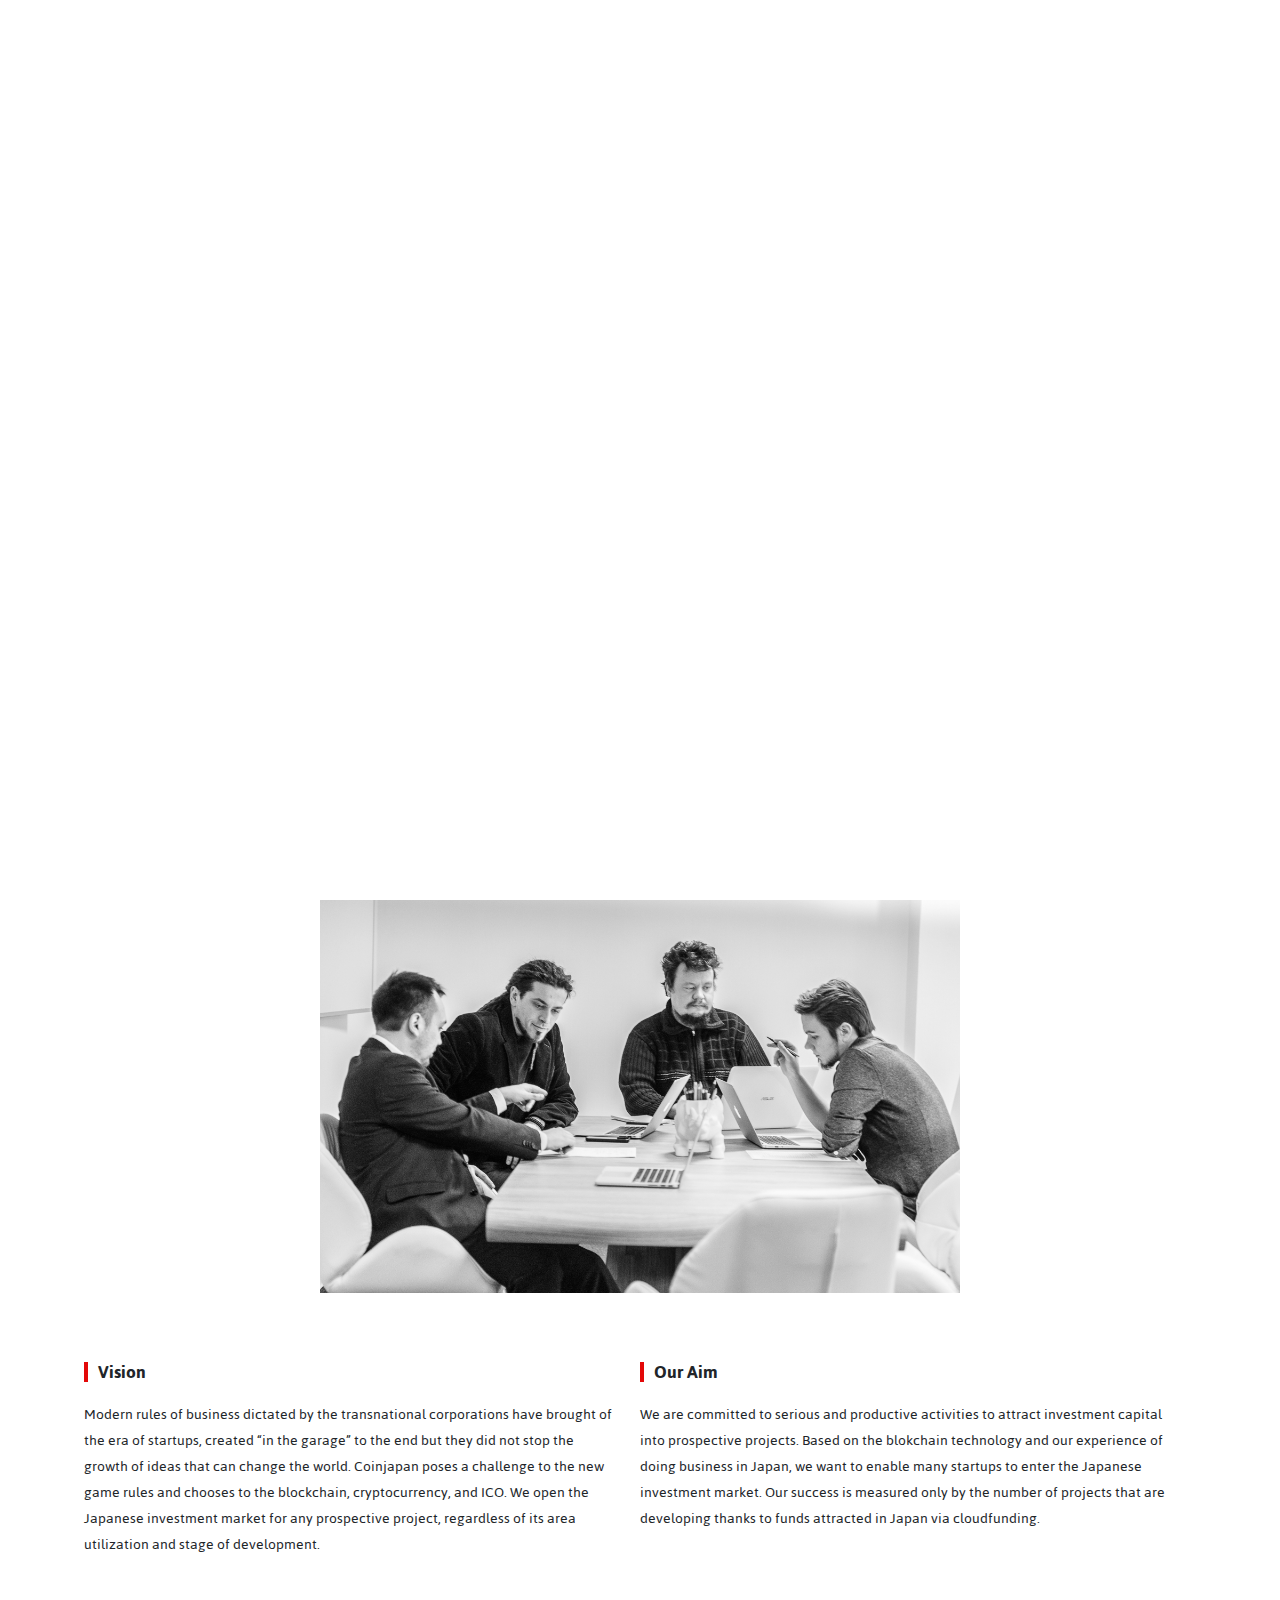
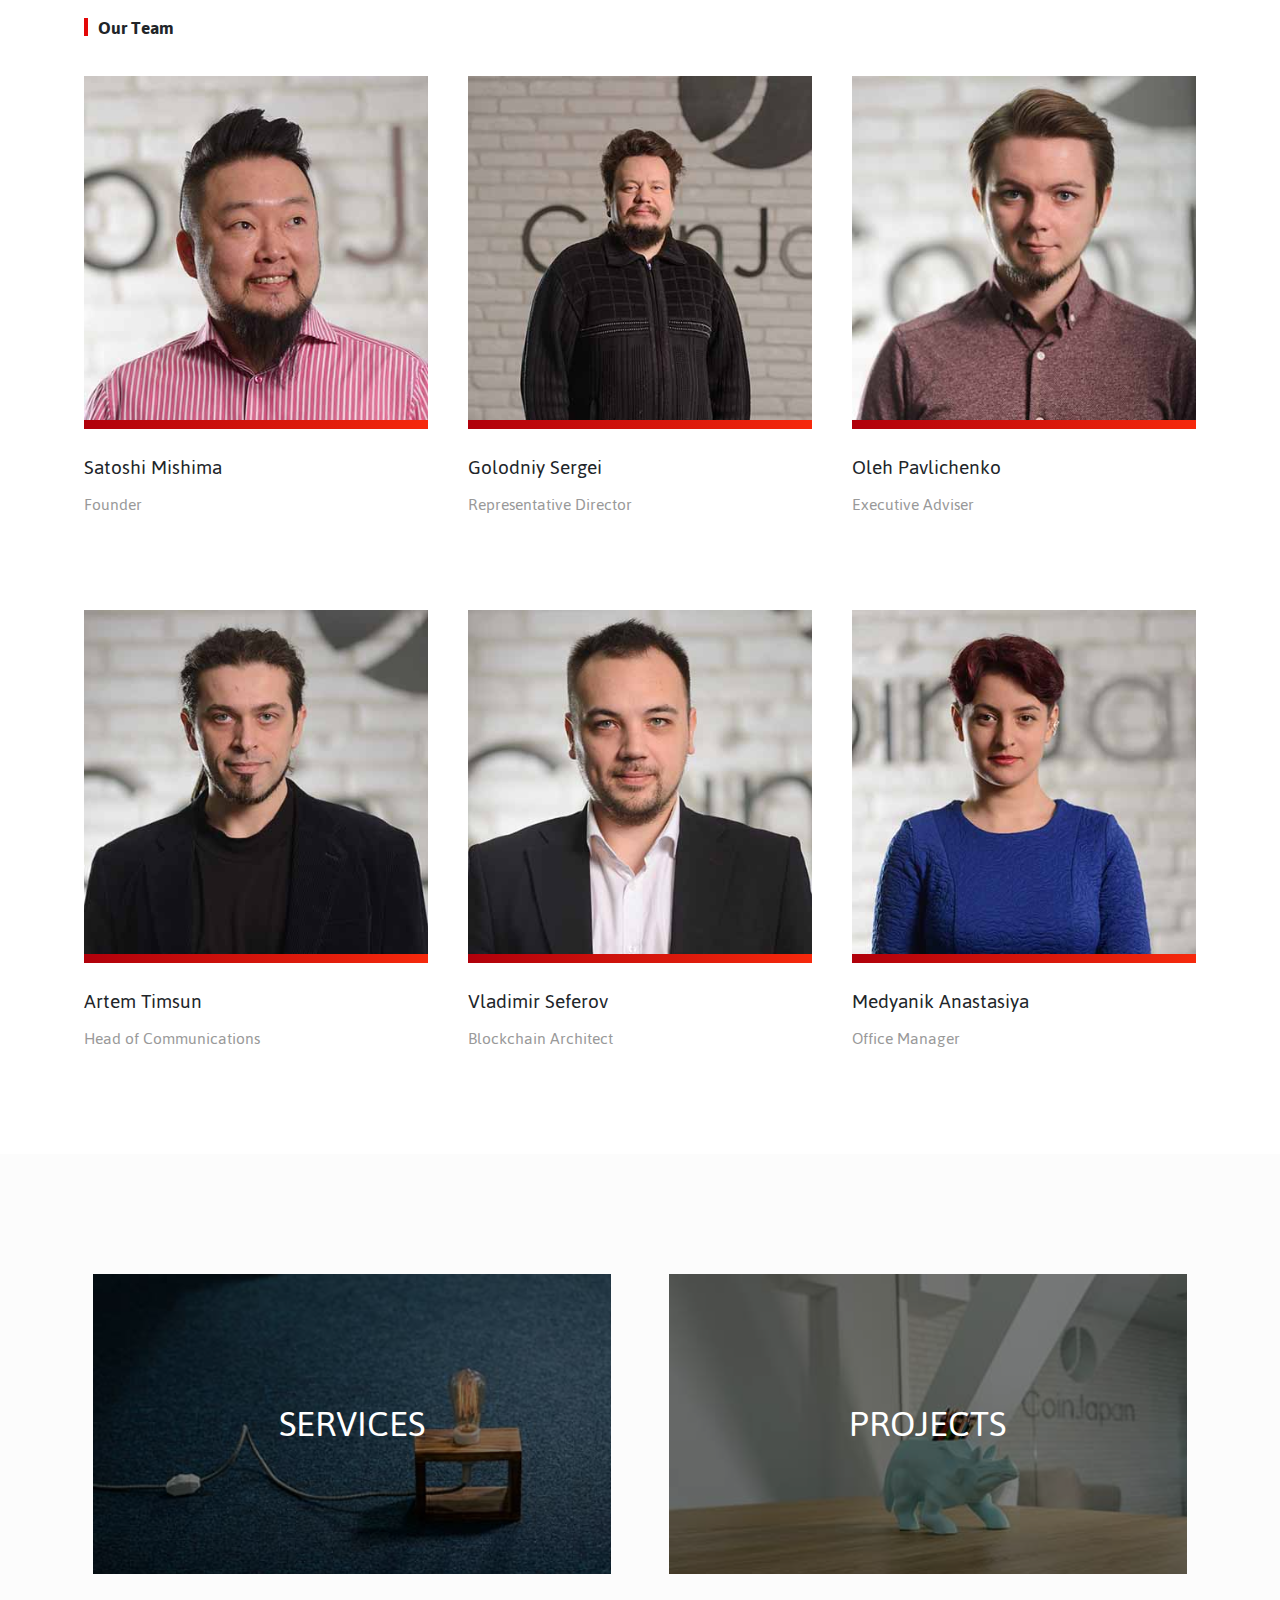
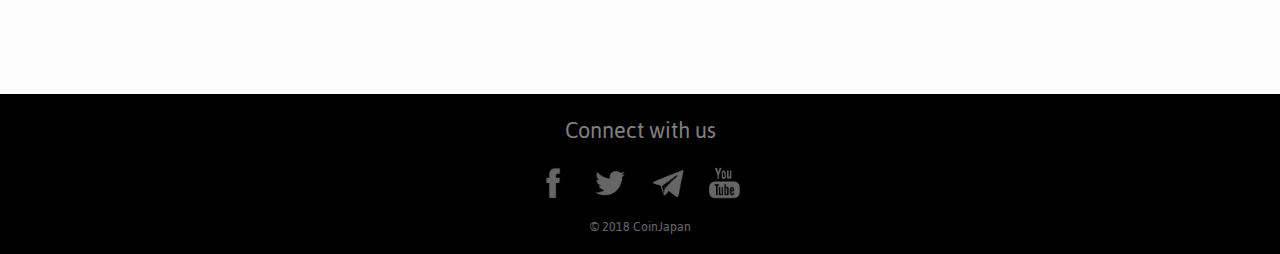
==== commit b3045e0b: "Finished Desctop Version" ====
--- a/about.html
+++ b/about.html
@@ -9,7 +9,7 @@
     <link rel="stylesheet" href="css/lib/owl.theme.default.min.css">
     <link rel="stylesheet" href="css/lib/animate.min.css">
     <link rel="stylesheet" href="css/lib/bootstrap.min.css">
-        <link href="https://fonts.googleapis.com/css?family=Jaldi:400,700" rel="stylesheet">
+    <link href="https://fonts.googleapis.com/css?family=Jaldi:400,700" rel="stylesheet">
 
     <link rel="stylesheet" href="css/fonts.css">
     <link rel="stylesheet" href="css/common.css">
@@ -62,7 +62,7 @@
                     <li><a class="active-nav-item" href="about.html">About</a></li>
                     <li><a href="services.html">Services</a></li>
                     <li><a href="projects.html">Projects</a></li>
-                    <li><a href="#">Partners</a></li>
+                    <li><a href="partners.html">Partners</a></li>
                     <li><a href="#">Carriers</a></li>
                     <li><a href="contacts.html">Contacts</a></li>
                     <li><a href="#">News</a></li>
@@ -95,10 +95,11 @@
 
     <div class="cj-container">
 
+        <h2 class="page-main-heading">Who we are</h2>
+
         <div class="row no-gutters">
             <div class="col-12">
                 <article class="about-description-main-text">
-                    <h2>Who we are</h2>
                     <p>Coinjapan is a utility ICO and blockchain advisory company, headquartered in Tokyo, that combine
                         efforts of open-minded professionals, which are passionate by blockchain technology,
                         cryptomarket, and Japan. We have achieved success in various fields of activity earlier. Now we
--- a/css/common.css
+++ b/css/common.css
@@ -168,6 +168,15 @@
 }
 
 
+
+.page-main-heading {
+    margin-bottom: 30px;
+    font-size: 28px;
+    height: 18px;
+    line-height: 20px;
+    text-align: center;
+}
+
 /*
 █████████████████████████████████████████████████████
 █────██────██────██───███████───██───██───██─████───█
@@ -431,7 +440,568 @@
 }
 
 
-
+/*
+█████████████████████████████████
+█───██────██────██───██───██────█
+█─████─██─██─██─███─███─████─██─█
+█───██─██─██─██─███─███───██────█
+█─████─██─██─██─███─███─████─█─██
+█─████────██────███─███───██─█─██
+█████████████████████████████████
+*/
+
+
+.footer-container{
+    height: inherit;
+    width: 100%;
+    display: flex;
+    flex-direction: column;
+    align-items: center;
+    background-color: #000;
+}
+.footer-connect-us{
+    display: inline-block;
+    margin-top: 15px;
+    font-size: 25px;
+    color: #fff;
+    opacity: 0.5;
+    /*font-family: 'Helvetica Neue Cyr Bold';*/
+    font-family: 'Jaldi', sans-serif;
+}
+
+@media all and (min-width: 1400px){
+    .footer-container {
+        width: 1400px;
+        margin:auto;
+    }
+}
+
+.copyright{
+    font-size: 14px;
+    margin-bottom: 15px;
+    color:#fff;
+    text-align: center;
+    opacity: 0.4;
+     /*font-family: 'Helvetica Neue Cyr Bold';*/
+    font-family: 'Jaldi', sans-serif;
+}
+.social-links{
+    display: flex;
+    text-align: center;
+    justify-content: center;
+    padding-top:15px;
+    padding-bottom: 15px;
+}
+.social-links a{
+    display: inline-block;
+    margin-left: 12px;
+    margin-right: 12px;
+    width: 33px;
+    height: 33px;
+        background-repeat: no-repeat;
+    -webkit-background-size: cover;
+    background-size: cover;
+}
+
+.twitter-icon{
+    background: #000 url('../img/twitter-active.png') 100% 100%;
+    opacity: .4;
+
+}
+.twitter-icon:hover{
+    background: url('../img/twitter-active.png') 100% 100%;
+    opacity: 1;
+    background-repeat: no-repeat;
+    -webkit-background-size: cover;
+    background-size: cover;
+}
+.telegram-icon{
+  background: #000 url('../img/telegram-active.png') 100% 100%;
+  opacity: .4;
+
+}
+.telegram-icon:hover{
+    background: url('../img/telegram-active.png') 100% 100%;
+    opacity: 1;
+    background-repeat: no-repeat;
+    -webkit-background-size: cover;
+    background-size: cover;
+}
+
+.fb-icon{
+  background: #000 url('../img/facebook-active.png') 100% 100%;
+  opacity: .4;
+
+}
+.fb-icon:hover{
+    background: url('../img/facebook-active.png') 100% 100%;
+    opacity: 1;
+    background-repeat: no-repeat;
+    -webkit-background-size: cover;
+    background-size: cover;
+}
+.youtube-icon{
+  background: #000 url('../img/youtube-active.png') 100% 100%;
+  opacity: .4;
+}
+.youtube-icon:hover{
+    background: url('../img/youtube-active.png') 100% 100%;
+    opacity: 1;
+    background-repeat: no-repeat;
+    -webkit-background-size: cover;
+    background-size: cover;
+}
+
+@media all and (max-width: 999px){
+
+    .footer-connect-us{
+        display: none;
+    }
+}
+
+.footer-go-to-top{
+    display: none !important;
+    position: absolute;
+    right: 10px;
+    width: 50px;
+    height: 29px;
+    padding-top:32px;
+    cursor: pointer;
+}
+.footer-go-to-top img{
+    height:29px;
+}
+
+
+@media all and (max-width: 1098px){
+    .footer-go-to-top{
+        display: block !important;
+    }
+
+}
+
+/*
+███████████████████████████████████
+█─██─██───██────██────███───██────█
+█─██─██─████─██─██─██──██─████─██─█
+█────██───██────██─██──██───██────█
+█─██─██─████─██─██─██──██─████─█─██
+█─██─██───██─██─██────███───██─█─██
+███████████████████████████████████
+*/
+
+.logo img{
+    width: 180px;
+}
+
+.header{
+    z-index: 998;
+    position: fixed;
+    top: 0;
+    left:0;
+    right: 0;
+    height: 70px;
+    background-color: #FAFAFA ;
+}
+
+.header-container{
+    height: inherit;
+    width: 100%;
+    display: flex;
+    justify-content: space-between;
+    align-items: center;
+}
+
+@media all and (max-width: 1024px){
+    .header{
+        height: 100px;
+        background-color: #fff;
+    }
+    .header-container{
+        width: 100%;
+        padding: 0 3%
+    }
+}
+
+@media all and (min-width: 1400px){
+    .header-container {
+        width: 1400px;
+        margin:auto;
+    }
+}
+
+
+.logo{
+    margin-left: 20px;
+}
+
+.menu-control{
+    margin-right: 20px;
+}
+
+.header-controls-title{
+    margin-top: 40px;
+}
+
+.home-navigation{
+    position: absolute;
+}
+
+.header-navigation a{
+    /*font-family: 'Helvetica Neue Cyr Bold';*/
+    font-family: 'Jaldi', sans-serif;
+    font-size: 18px;
+}
+
+.header-languages{
+    margin-bottom: 40px;
+}
+
+.header-languages a {
+    /*font-family: 'Helvetica Neue Cyr Bold';*/
+    font-family: 'Jaldi', sans-serif;
+    /*font-weight: 700;*/
+}
+
+.menu-control{
+    z-index: 100;
+    float: right;
+    position: relative;
+    overflow: hidden;
+    padding: 0;
+    width: 30px;
+    height: 25px;
+    font-size: 0;
+    text-indent: -9999px;
+    -webkit-appearance: none;
+    -moz-appearance: none;
+    appearance: none;
+    box-shadow: none;
+    border-radius: none;
+    border: none;
+    cursor: pointer;
+    -webkit-transition: background 0.3s;
+    transition: background 0.3s;
+    background-color: transparent;
+}
+
+.menu-control span {
+    display: block;
+    position: absolute;
+    top: 0;
+    left: 0;
+    right: 18px;
+    height: 2px;
+    width: 100%;
+
+}
+.external span{
+    background-color: #000;
+}
+.internal span{
+    background-color: #fff;
+}
+.menu-control span::before,
+.menu-control span::after {
+    position: absolute;
+    display: block;
+    left: 0;
+    width: 100%;
+    height: 2px;
+    content: "";
+}
+.external span::before,
+.external span::after{
+    background-color: #000;
+}
+.internal span::before,
+.internal span::after{
+    background-color: #fff;
+}
+
+.menu-control span::before {
+    top: 8px;
+}
+.menu-control span::after {
+    bottom: -16px;
+}
+.menu-control span {
+    -webkit-transition: background 0 0.3s;
+    transition: background 0 0.3s;
+}
+.menu-control span::before,
+.menu-control span::after {
+    -webkit-transition-duration: 0.3s, 0.3s;
+    transition-duration: 0.3s, 0.3s;
+    -webkit-transition-delay: 0.3s, 0;
+    transition-delay: 0.3s, 0;
+}
+.menu-control span::before {
+    -webkit-transition-property: top, -webkit-transform;
+    transition-property: top, transform;
+}
+.menu-control span::after {
+    -webkit-transition-property: bottom, -webkit-transform;
+    transition-property: bottom, transform;
+}
+.menu-control:focus {
+    outline: none;
+}
+.menu-control.active span {
+    background: none;
+}
+.menu-control.active span::before {
+    top: 11px;
+    -webkit-transform: rotate(40deg);
+    -ms-transform: rotate(40deg);
+    transform: rotate(40deg);
+}
+.menu-control.active span::after {
+    bottom: -11px;
+    -webkit-transform: rotate(-40deg);
+    -ms-transform: rotate(-40deg);
+    transform: rotate(-40deg);
+}
+.menu-control.active span::before,
+.menu-control.active span::after{
+    -webkit-transition-delay: 0, 0.3s;
+    transition-delay: 0, 0.3s;
+}
+
+.header-controls{
+    display: none;
+}
+
+@media all and (min-width: 1099px){
+
+    .header{
+        height: 100px;
+    }
+
+    .logo{
+        width: 250px;
+        margin-left: 5%;
+    }
+
+    .header-controls{
+        display: flex;
+        position: relative;
+        margin-right: 5%;
+        justify-content: space-between;
+        -webkit-transition-delay: 0, 0.3s;
+        transition-delay: 0, 0.3s;
+    }
+    .header-languages{
+        display: none;
+        position: absolute;
+        top: 100px;
+        padding-top: 20px;
+        height:74px;
+        right: 0;
+        flex-direction: column;
+        background-color: #000;
+        width: 100px;
+        z-index: 1;
+        margin-bottom: 0;
+    }
+
+    .header-languages li a span{
+        font-size: 14px;
+        font-weight: 700;
+        text-transform: uppercase;
+        color: #fff;
+        text-decoration: none;
+    }
+
+    .header-languages a.active-lang{
+        display: none;
+    }
+
+    .header-languages li a{
+        display: block;
+        text-decoration: none;
+        text-align: center;
+    }
+
+    .header-lang-btn{
+        display: flex;
+        height: 100px;
+        width: 100px;
+        align-items: center;
+        justify-content: center;
+        background-color: #000;
+        clear: both;
+        padding: 0;
+        margin: 0;
+        z-index: 2;
+        cursor: pointer;
+        /*font-family: 'Helvetica Neue Cyr Bold';*/
+        font-family: 'Jaldi', sans-serif;
+        font-weight: 700;
+    }
+
+    .lang-icon{
+        margin-left: 10px;
+    }
+
+    .current-lang{
+        text-transform: uppercase;
+        color: #fff;
+        font-weight: 600;
+    }
+
+    
+    .active-nav-item {
+        border-bottom: 4px #e30808 solid;
+    }
+
+    .lang-icon{
+        font-size: 0;
+        height: 17px;
+        width: 17px;
+        background: url('../img/earth-icon.png') center center no-repeat;
+        background-size: cover;
+    }
+
+    .menu-control{
+        display: none;
+    }
+
+    .header-controls-title{
+        display:none;
+    }
+
+    .header-navigation a{
+        padding-bottom: 7px;
+    }
+
+    .header-navigation ul{
+        margin: 0 10px 0 0;
+    }
+    .header-navigation li{
+        display: inline-block;
+        margin-top: 36px;
+        margin-left: 10px;
+    }
+    .header-navigation li a {
+        color: #000;
+        text-decoration: none;
+    }
+}
+
+@media all and (max-width: 1098px){
+    .header-lang-btn{
+        display: none;
+    }
+    .header-languages{
+        display: block !important;
+    }
+
+    .header-controls{
+        z-index: 99;
+        display: none;
+        position: fixed;
+        justify-content: space-between;
+        flex-direction: column;
+        align-items: center;
+        top:0;
+        left: 0;
+        right: 0;
+        bottom: 0;
+        background-color: #313131;
+        opacity: 0;
+    }
+
+    .header-controls-title{
+        position: relative;
+        /*font-family: 'Helvetica Neue Cyr Bold';*/
+        font-family: 'Jaldi', sans-serif;
+        font-size: 16px;
+        color: #fff;
+        font-weight: 700;
+    }
+
+    .header-navigation li{
+        text-align: center;
+        height: 45px;
+    }
+
+    .header-navigation a.active-nav-item{
+        background: linear-gradient(90deg, #b0010b 50%, #b0010b 50%, #f8292d);
+        -webkit-background-clip: text;
+        -webkit-text-fill-color: transparent;
+        color: #f8292d;
+    }
+
+    .header-navigation a{
+        font-size: 18px;
+        color: #777;
+        line-height: 100px;
+    }
+
+    .header-navigation a:hover{
+        text-decoration: none;
+        color: #fff;
+    }
+
+    .header-languages li{
+        text-align: center;
+        display: inline-block;
+        margin: 0 20px;
+    }
+    .header-languages a.active-lang{
+        color: #fff;
+    }
+
+    .header-languages a{
+        font-size: 18px;
+        color: #777;
+        text-align: center;
+        font-weight: 800;
+    }
+
+    .header-languages a:hover{
+        text-decoration: none;
+        color: #777;
+    }
+}
+
+.go-to-top{
+    display: none;
+    background-color: #000;
+    position: fixed;
+    top: 10px;
+    width: 60px;
+    height: 60px;
+    z-index: 999;
+    cursor: pointer;
+    text-align: center;
+}
+
+.go-to-top img{
+    margin-top: 22px;
+    height: 15px;
+}
+
+
+@media all and (max-width: 1098px){
+    .go-to-top{
+        display: none !important;
+    }
+
+}
+
+@media all and (max-width:680px){
+   .logo img{
+        width: 145px;
+    }
+    .header-container{
+        height: 70px;
+    }
+    .header{
+        height: 70px;
+    }
+}
 
 /*
 ██████████████████████████████
@@ -441,17 +1011,6 @@
 ██─███─██─██─██──██─█████───██
 █───██─██─██────███───██──█──█
 ██████████████████████████████
-*/
-
-
-/*
-============================================
-███──███──███──█────███
-─█────█────█───█────█
-─█────█────█───█────███
-─█────█────█───█────█
-─█───███───█───███──███
-============================================
 */
 
 .home-title {
@@ -724,15 +1283,7 @@
     }
 }
 
-/*
-============================================
-████──████───████──█─█──███
-█──█──█──██──█──█──█─█───█
-████──████───█──█──█─█───█
-█──█──█──██──█──█──█─█───█
-█──█──████───████──███───█
-============================================
-*/
+
 
 .home-about-us .cj-container {
     padding-bottom: 180px;
@@ -866,15 +1417,6 @@
     }
 }
 
-/*
-============================================
-████──████──█──█──███──███──█─█──███──█───██─███──█──█──███──███
-█──█──█──█──█──█───█───█────█─█──█────██─███─█────██─█───█───█
-████──█─────████───█───███──█─█──███──█─█─██─███──█─██───█───███
-█──█──█──█──█──█───█───█────███──█────█───██─█────█──█───█─────█
-█──█──████──█──█──███──███───█───███──█───██─███──█──█───█───███
-============================================
-*/
 
 .home-projects .cj-container {
     padding-bottom: 40px;
@@ -902,8 +1444,7 @@
 }
 
 .project-items {
-    width: 90%;
-    padding-left: 1%;
+    width: 100%;
 }
 
 p.partners-number-medium {
@@ -912,7 +1453,7 @@
 }
 
 .achievements-row {
-    margin-bottom: 50px;
+    margin: 0 auto 50px;
 }
 
 @media all and (min-width: 720px) {
@@ -1015,17 +1556,9 @@
         font-weight:100;
     }
 
-    .project-items .col-md-4 {
-        padding: 0;
-    }
-
-    .project-items .row {
-        margin-right: 0;
-        margin-left: 0;
-    }
 
     .project-items {
-        width: 98%;
+        width: 100%;
         margin-left: 0;
     }
 
@@ -1061,15 +1594,6 @@
 
 }
 
-/*
-============================================
-█──█──███──█───█──███
-██─█──█────█───█──█
-█─██──███──█─█─█──███
-█──█──█────█████────█
-█──█──███───█─█───███
-============================================
-*/
 
 .home-news .cj-container {
     padding-bottom: 40px;
@@ -1127,15 +1651,13 @@
     line-height: 29px;
     text-align: start;
     /*font-family: 'Helvetica Neue Cyr Bold';*/
-    font-size: 13px;
-    font-weight: 700;
+    font-size: 15px;
     width: 60%;
 }
 
 .news-title {
-    font-size: 15px;
+    font-size: 17px;
     line-height: 36px;
-    font-weight: 700;
     padding: 0;
     margin-bottom: 0;
 }
@@ -1198,15 +1720,6 @@
     }
 }
 
-/*
-============================================
-████──████──████──███──█──█──███──████──███
-█──█──█──█──█──█───█───██─█──█────█──█──█
-████──████──████───█───█─██──███──████──███
-█─────█──█──█─█────█───█──█──█────█─█─────█
-█─────█──█──█─█────█───█──█──███──█─█───███
-============================================
-*/
 
 .home-partners .cj-container {
     padding-bottom: 60px;
@@ -1234,12 +1747,6 @@
     }
 
 }
-
-/*.partners-carousel-container {
-    display: flex;
-    align-items: center;
-    justify-content: center;
-}*/
 
 .partners-next-container,
 .partners-prev-container {
@@ -1280,15 +1787,12 @@
     opacity: 0.5;
 }
 
-.owl-carousel {
-    width: 60%;
-}
 
 .partner-item {
     display: flex;
     align-items: center;
     justify-content: center;
-    height: 110px;
+    height: 150px;
 
 }
 
@@ -1307,10 +1811,6 @@
     .partners-prev-container img {
         width: 50px;
         cursor: pointer;
-    }
-
-    .owl-carousel {
-        width: 100%;
     }
 
     .partner-item {
@@ -1319,7 +1819,7 @@
         width: 50%;
         margin: auto;
         padding: 30px 20px;
-        height: 150px;
+        height: 190px;
     }
 
     .partner-item img {
@@ -1351,9 +1851,6 @@
         outline:0;
     }
 
-    .owl-carousel {
-        width: 100%;
-    }
 
     button.owl-dot.active{
         background-color: #222 !important;
@@ -1370,17 +1867,8 @@
 █████████████████████████████████████████████
 */
 
-/*
-██████████████████████████████████████████████████████████████████████████████████████████████████████████████████
-█────██────██────████──██───██────██───██───███████───██─██─███████─██─██─█─██────███─███──█────███───██────██───█
-█─██─██─██─██─██─█████─██─████─██─███─███─██████████─███──█─███████──█─██─█─██─██──██──█───█─██──██─████─██─██─███
-█────██────██─██─█████─██───██─██████─███───██───███─███─█──██───██─█──██─█─██────███─█─█──█────███───██────██───█
-█─█████─█─███─██─██─██─██─████─██─███─█████─████████─███─██─███████─██─██─█─██─██──██─███──█─██──██─████─█─█████─█
-█─█████─█─███────██────██───██────███─███───███████───██─██─███████─██─██───██────███─███──█────███───██─█─███───█
-██████████████████████████████████████████████████████████████████████████████████████████████████████████████████
-*/
 .projects-in-numbers .cj-container {
-    padding: 100px 0;
+    padding: 100px 0 70px;
     margin: auto;
 }
 
@@ -1388,145 +1876,6 @@
     margin: 0 5% 60px;
 }
 
-/*.projects-wrapper {
-    padding: 0 5%;
-}
-
-.partners-number-medium {
-    font-size: 80px;
-}
-.partners-number-medium .achivment-amount {
-
-}
-
-.partners-number-large .achivment-amount {
-    font-size: 100px;
-}
-
-.project {
-    margin-top: 30px;
-    margin-bottom: 30px;
-    height: 250px;
-    font-family: 'Helvetica Neue Cyr Bold';
-}
-
-.project h3 {
-    display: flex;
-    justify-content: center;
-    height: 80px;
-    text-align: center;
-}
-
-.project p {
-    text-align: center;
-}
-
-.project-description {
-    display: block;
-    font-size: 38px;
-    height: 70px;
-    line-height: 70px;
-}
-
-.middle-project-border {
-    border-left: 1px #e1dede solid;
-    border-right: 1px #e1dede solid;
-}
-
-.partners-number-gradient {
-    background: linear-gradient(90deg, #b0010b 50%, #b0010b 50%, #f8292d);
-    -webkit-background-clip: text;
-    -webkit-text-fill-color: transparent;
-    color: #f8292d;
-}
-
-@media all and (max-width: 767px) {
-
-    .projects-in-numbers .section-header {
-        margin: 0 5% 20px;
-    }
-
-    .projects-wrapper.row {
-        padding-left: calc(5% + 14px);
-    }
-
-    .project {
-        display: flex;
-        justify-content: space-between;
-        padding-bottom: 15px;
-        padding-top: 15px;
-        border-top: #e1dede solid 1px;
-        width: 100%;
-        height: 100%;
-        margin: 0;
-    }
-
-    .project p {
-        display: inline-block;
-        font-family: sans-serif;
-        font-size: 19px;
-        line-height: 25px;
-        margin-bottom: 0;
-        text-align: center;
-        font-weight:100;
-        height: 25px;
-    }
-
-    .project h3 {
-        font-size: 17px;
-        line-height: 25px;
-        text-align: center;
-        height: 25px;
-        margin-bottom: 0;
-    }
-
-    .project-description {
-        display: inline-block;
-        line-height: 25px;
-        font-size: 17px;
-    }
-
-    .middle-project-border {
-        border-left: none;
-        border-right: none;
-    }
-
-    .partners-number-medium .achivment-amount {
-        font-size: 17px;
-        height: 25px;
-        line-height: 25px;
-    }
-
-    .partners-number-large .achivment-amount {
-        height: 25px;
-        line-height: 25px;
-        font-size: 25px;
-    }
-
-    .partners-number-medium .achivment-amount .project-description {
-        display: inline-block;
-        font-size: 19px;
-        height: 25px;
-        font-family: sans-serif;
-        font-weight: 100;
-    }
-
-    .project:last-child {
-        border-bottom: #e1dede solid 1px;
-    }
-
-}*/
-
-
-/*
-█████████████████████████████████████████████
-█────██────██────██───██─██─██───██────██───█
-█─██─██─██─██─██─███─███──█─██─████─██─██─███
-█────██────██────███─███─█──██───██────██───█
-█─█████─██─██─█─████─███─██─██─████─█─█████─█
-█─█████─██─██─█─████─███─██─██───██─█─███───█
-█████████████████████████████████████████████
-*/
 
 .projects-partners .cj-container {
     padding: 0 0 100px;
@@ -1550,16 +1899,6 @@
     padding-left: 5%;
 }
 
-/*
-██████████████████████████████████████
-█────██───██─█─██───██───██─███─██───█
-█─██─██─████─█─███─███─████─███─██─███
-█────██───██─█─███─███───██─█─█─██───█
-█─█─███─████───███─███─████─────████─█
-█─█─███───███─███───██───███─█─███───█
-██████████████████████████████████████
-*/
-
 .clients-reviews {
     position: relative;
     z-index: 1;
@@ -1568,7 +1907,7 @@
 .clients-reviews .cj-container{
     margin: auto;
     background: #fff;
-    padding: 70px 0;
+    padding: 0 0 70px;
     z-index: 1;
 }
 
@@ -1578,8 +1917,11 @@
 }
 
 .review-item {
-    margin-left: 5%;
     padding: 0 10%;
+}
+
+.owl-carousel {
+    display: block;
 }
 
 .client-review {
@@ -1624,4 +1966,598 @@
 .client-position {
     color: #0da0e3;
     font-size: 16px;
-}+}
+
+
+.projects-partners-end {
+    text-align: center;
+    width: 100%;
+    margin-top: 60px;
+}
+
+
+
+
+/*
+█████████████████████████████████████████████
+█────██────██─██─██───██────██────██───██───█
+█─██─██─██─██──█─███─███─██─██─██─███─███─███
+█─█████─██─██─█──███─███────██─██████─███───█
+█─██─██─██─██─██─███─███─██─██─██─███─█████─█
+█────██────██─██─███─███─██─██────███─███───█
+█████████████████████████████████████████████
+*/
+
+.addresses-container .cj-container {
+    margin: auto;
+    padding: 100px 0 0;
+}
+
+.contact-form-padding {
+    padding: 0 5%;
+}
+
+
+.addresses-wrapper {
+    padding: 0 5% 60px ;
+}
+
+.addresses .address-item {
+    padding: 0 0 0;
+    font-size: 20px;
+}
+
+.address-item p {
+    padding: 5px 0;
+    font-size: 16px;
+}
+
+.address-item .address-line {
+    padding-bottom: 15px;
+    cursor: pointer;
+}
+
+.address-item .address-line:hover {
+    text-decoration: underline;
+}
+
+.map-wrapper {
+    padding: 0 5% 0;
+    height: 400px;
+}
+
+.contacts-map {
+    width: 100%;
+    height:400px;
+}
+
+.contact-form .cj-container {
+    padding: 100px  0 110px;
+    margin: auto;
+}
+
+.contact-form .section-header {
+    margin: 0 5% 60px;
+}
+
+.contact-form-side-img-wrapper img {
+    width: 100%;
+}
+
+.contact-form-side-img-wrapper {
+    padding-left: 5%;
+}
+
+.contact-form-wrapper {
+    padding: 0 10% 0;
+}
+
+.cj-form-group {
+    padding: 0 0 5px;
+    border-bottom: 2px solid #d9d9d9;
+    margin: 0 auto 30px;
+    position: relative;
+}
+
+.cj-form-group.cj-form-text-area-wrapper {
+    margin-bottom: 24px;
+}
+
+.cj-form-label {
+    display: block;
+    font-size: 15px;
+    color: #999;
+    margin-bottom: -12px;
+}
+
+.contact-form-inputs:nth-child(1) {
+    padding-right: 5%;
+}
+
+.contact-form-inputs:nth-child(2) {
+    padding-left: 5%;
+}
+
+.focus-input {
+    position: absolute;
+    display: block;
+    width: 100%;
+    height: 100%;
+    top: 0;
+    left: 0;
+    pointer-events: none;
+}
+
+.focus-input:before {
+    content: "";
+    display: block;
+    position: absolute;
+    bottom: -2px;
+    left: 0;
+    width: 0;
+    height: 2px;
+    -webkit-transition: all 0.4s;
+    -o-transition: all 0.4s;
+    -moz-transition: all 0.4s;
+    transition: all 0.4s;
+    background: rgba(176, 0, 11, 1);
+    background: -moz-linear-gradient(left, rgba(176, 0, 11, 1) 0%, rgba(246, 41, 12, 1) 100%);
+    background: -webkit-linear-gradient(left, rgba(176, 0, 11, 1) 0%, rgba(246, 41, 12, 1) 100%);
+    background: -o-linear-gradient(left, rgba(176, 0, 11, 1) 0%, rgba(246, 41, 12, 1) 100%);
+    background: -ms-linear-gradient(left, rgba(176, 0, 11, 1) 0%, rgba(246, 41, 12, 1) 100%);
+    background: linear-gradient(to right, rgba(176, 0, 11, 1) 0%, rgba(246, 41, 12, 1) 100%);
+    background: -webkit-gradient(left top, right top, color-stop(0%, rgba(176, 0, 11, 1)), color-stop(100%, rgba(246, 41, 12, 1)));
+    filter: progid:DXImageTransform.Microsoft.gradient(startColorstr='#b0000b', endColorstr='#f6290c', GradientType=1);
+
+}
+
+.contact-form-input:focus + .focus-input:before {
+    width: 100%;
+}
+
+.contact-form-textarea:focus + .focus-input:before {
+    width: 100%;
+}
+
+
+.contact-form-input,
+.contact-form-textarea {
+    display: block;
+    /*font-family: 'Helvetica Neue Cyr Bold';*/
+    font-size: 18px;
+    line-height: 40px;
+    border:none;
+    height: 40px;
+    width: 100%;
+    margin: 0;
+}
+
+.contact-form-textarea {
+    height: 110px;
+    cursor: text;
+    white-space: pre-wrap;
+    word-wrap: break-word;
+    padding: 0;
+}
+
+.contact-form-input:focus,
+.contact-form-textarea:focus {
+    outline: none;
+}
+
+.contact-form .cj-btn-container {
+    justify-content: flex-end;
+}
+
+button.cj-btn{
+    border: none;
+    cursor: pointer;
+    padding: 0;
+}
+
+button.cj-btn:focus {
+    outline: none;
+}
+
+
+/*
+█████████████████████████████
+█────██────███────██─█─██───█
+█─██─██─██──██─██─██─█─███─██
+█────██────███─██─██─█─███─██
+█─██─██─██──██─██─██─█─███─██
+█─██─██────███────██───███─██
+█████████████████████████████
+*/
+
+.about-description .cj-container {
+    height: inherit;
+    padding-top: 100px;
+    padding-bottom: 60px;
+    margin:auto;
+}
+
+.about-description img {
+    width: 100%;
+    margin-bottom: 60px;
+}
+
+.about-description-main-text {
+    padding-bottom: 40px;
+}
+
+
+.about-description-main-text p {
+    padding: 0 8%;
+    text-align: center;
+}
+
+.about-description-main-text h2,
+.about-description-main-text p {
+    text-align: center;
+}
+
+.about-description article {
+    margin-right: 20px;
+    text-align: justify;
+    font-size: 17px;
+    /*font-family: 'HELVETICAMEDIUM';*/
+}
+
+.about-description article h2.section-header {
+    padding-bottom: 20px;
+}
+
+.about-description article {
+    line-height: 26px;
+    font-size: 16px;
+}
+
+.about-description-text p {
+    text-align: left;
+}
+
+.about-description-options {
+    padding: 0 calc(5% + 20px);
+}
+
+.about-team .cj-container {
+    padding-left: 0;
+    padding: 0 0 10px;
+    margin:auto;
+}
+
+.about-team .section-header {
+    margin: 0 calc(5% + 20px) 40px;
+}
+
+.team-members {
+    overflow: hidden;
+    padding: 0 5% 0;
+}
+
+.team-member {
+    padding: 0 20px 60px;
+    cursor: pointer;
+}
+
+.team-member-photo {
+    background: rgba(176, 0, 11, 1);
+    background: -moz-linear-gradient(left, rgba(176, 0, 11, 1) 0%, rgba(246, 41, 12, 1) 100%);
+    background: -webkit-linear-gradient(left, rgba(176, 0, 11, 1) 0%, rgba(246, 41, 12, 1) 100%);
+    background: -o-linear-gradient(left, rgba(176, 0, 11, 1) 0%, rgba(246, 41, 12, 1) 100%);
+    background: -ms-linear-gradient(left, rgba(176, 0, 11, 1) 0%, rgba(246, 41, 12, 1) 100%);
+    background: linear-gradient(to right, rgba(176, 0, 11, 1) 0%, rgba(246, 41, 12, 1) 100%);
+    background: -webkit-gradient(left top, right top, color-stop(0%, rgba(176, 0, 11, 1)), color-stop(100%, rgba(246, 41, 12, 1)));
+    filter: progid:DXImageTransform.Microsoft.gradient(startColorstr='#b0000b', endColorstr='#f6290c', GradientType=1);
+}
+
+.team-member-photo img {
+    width: 100%;
+}
+
+.team-member:hover .member-name {
+    text-decoration: underline;
+}
+
+.member-name {
+    width: 100%;
+    margin: 20px auto 3px;
+    font-size: 22px;
+    /*font-family: 'HELVETICAMEDIUM', sans-serif;*/
+}
+
+.member-position {
+    width: 100%;
+    margin: 0 auto 30px;
+    font-size: 18px;
+    color: #999;
+    /*font-family: 'HELVETICAMEDIUM', sans-serif;*/
+}
+
+.team-member-photo {
+    position: relative;
+}
+
+.team-member-photo article {
+    position: absolute;
+    top:0;
+    left: 0;
+    right: 0;
+    bottom: 0;
+    opacity: 0;
+    height: inherit;
+    width: inherit;
+    background-color: #000;
+    color: #fff;
+    /*font-family: 'HELVETICAMEDIUM', sans-serif;*/
+    font-size: 14px;
+    line-height: 20px;
+    padding: 5%;
+    text-align: left;
+    display: flex;
+    justify-content: center;
+    flex-direction: column;
+}
+
+
+/*
+██████████████████████████████████████████
+█───██───██────██─█─██───██────██───██───█
+█─████─████─██─██─█─███─███─██─██─████─███
+█───██───██────██─█─███─███─█████───██───█
+███─██─████─█─███───███─███─██─██─██████─█
+█───██───██─█─████─███───██────██───██───█
+██████████████████████████████████████████
+*/
+
+.services-description .cj-container{
+    margin:auto;
+    padding: 100px 15% 0;
+    /*font-family: 'HELVETICAMEDIUM';*/
+
+}
+
+
+.services-description-text {
+    overflow: hidden;
+    line-height: 26px;
+    text-align: left;
+    padding-right: 100px;
+}
+
+.services-description-list {
+    float: right;
+    margin: 8px -100px 0 20px;
+    padding: 5px;
+    width: 50%;
+    font-size: 20px;
+}
+
+.services-description-list hr {
+    width: 70%;
+    margin: 0;
+    padding: 0;
+    background: #000;
+}
+
+.services-description-list p {
+    padding: 10px 0;
+}
+
+.services-description-list ol {
+    list-style: decimal;
+    padding-left: 20px;
+    font-size: 17px;
+}
+
+.services-steps .cj-container {
+    margin:auto;
+    padding: 100px 0 0;
+    background-color: #fff;
+    /*font-family: 'HELVETICAMEDIUM';*/
+}
+
+.services-moto {
+    display: flex;
+    justify-content: center;
+    align-items: center;
+    flex-direction: column;
+    line-height: 26px;
+    padding: 0 10%;
+}
+
+.services-moto hr {
+    display: block;
+    width: 15%;
+    margin: auto;
+    background-color: #000;
+    padding: 0;
+    margin: 0;
+}
+
+.services-moto p {
+    text-align: center;
+    padding: 20px 15%;
+    line-height: 24px;
+    font-size: 16px;
+    color: #000;
+    font-size: 20px;
+    line-height: 30px;
+    font-weight: 100;
+    /*font-family: sans-serif;*/
+}
+
+.services-steps .steps-img img{
+    width: 100%;
+}
+
+/*
+███████████████████████████████████████████████████████████████████████████
+█────██───██─██─██───██────███████───██───██────██─█─██───██────██───██───█
+█─██─███─███─██─██─████─██─███████─████─████─██─██─█─███─███─██─██─████─███
+█────███─███────██───██────██───██───██───██────██─█─███─███─█████───██───█
+█─██─███─███─██─██─████─█─██████████─██─████─█─███───███─███─██─██─██████─█
+█─██─███─███─██─██───██─█─████████───██───██─█─████─███───██────██───██───█
+███████████████████████████████████████████████████████████████████████████
+*/
+
+.ather-services .cj-container {
+    margin: auto;
+    padding: 100px 5% 70px;
+    /*font-family: 'HELVETICAMEDIUM';*/
+}
+
+.ather-services .section-header {
+    margin: 0 0 60px;
+}
+
+.ather-services-wrapper {
+    height: inherit;
+    padding: 0 10%;
+}
+
+.service-container {
+    height: inherit;
+    margin-bottom: 40px;
+    padding: 0 10px;
+}
+
+.sevice-wrapper {
+    position: relative;
+    height: 100%;
+    margin: 0 20px ;
+    padding: 10px 20px 40px;
+    border: 1px #ccc solid;
+    -webkit-transition: all 0.3s ease;
+    -moz-transition: all 0.3s ease;
+    -o-transition: all 0.3s ease;
+    transition: all 0.3s ease;
+    background-color: rgba(252, 252, 252, 1);
+}
+
+.sevice-wrapper-overlay {
+    position: absolute;
+    top:0;
+    bottom: 0;
+    left: 0;
+    right: 0;
+    background-color: #fff;
+    opacity: 0;
+    -webkit-transition: opacity 0.5s ease-in-out;
+    -moz-transition: opacity 0.5s ease-in-out;
+    transition: opacity 0.5s ease-in-out;
+}
+
+.sevice-wrapper:hover {
+    -webkit-box-shadow: 0 0 10px rgba(0,0,0,0.5);
+    -moz-box-shadow: 0 0 10px rgba(0,0,0,0.5);
+    box-shadow: 0 0 10px rgba(0,0,0,0.5);
+    background-color: rgba(241, 244, 246, 1);
+}
+
+.sevice-wrapper {
+    /*font-family: 'HELVETICAMEDIUM';*/
+    line-height: 20px;
+    color: #444;
+}
+
+.sevice-wrapper h2 {
+    font-size: 20px;
+    line-height: 20px;
+    padding: 20px 0;
+    text-align: center;
+    color: rgba(101, 133, 152, 1);
+}
+
+.sevice-wrapper:hover h2 {
+    color: rgba(227, 8, 8, 1);
+}
+
+.sevice-wrapper p {
+    text-align: center;
+    /*font-family: sans-serif;*/
+    color: #444;
+    line-height: 24px;
+    font-size: 15px;
+    width: 70%;
+    margin: auto;
+}
+
+.sevice-wrapper ol {
+    display: block;
+    width: 70%;
+    list-style: disc;
+    margin: auto;
+}
+
+.sevice-wrapper ol li {
+    /*font-family: sans-serif;*/
+    color: #444;
+    line-height: 24px;
+    font-size: 15px;
+}
+
+
+
+
+
+
+
+
+
+/*
+========================================================================================================================
+*/
+
+.partners-page-description .cj-container {
+    margin: auto;
+    padding: 100px 0;
+}
+
+.partners-page-description-wrapper {
+    padding: 0 5%;
+    line-height: 26px;
+    text-align: center;
+}
+
+.partners-page-picture-separator .cj-container {
+    margin: auto;
+}
+
+.partners-page-picture-separator img {
+    width: 100%;
+}
+
+.partners-page-partners .cj-container {
+    margin: auto;
+    padding: 100px 0;
+}
+.partners-page-partners .section-header {
+    margin: 0 5%;
+}
+
+.partners-list-wrapper {
+    padding: 60px 5% 0;
+}
+
+.partners-list-item {
+    display: flex;
+    align-items:center;
+    justify-content: center;
+    padding: 40px 0;
+}
+
+.partners-page-wanted .cj-container {
+    margin: auto;
+    padding: 40px 0 100px;
+}
+
+.partners-page-wanted .section-header {
+    margin: 0 5%;
+}
+
+.partners-page-wanted-text-wrapper {
+    padding: 60px 5% 0;
+}
+
--- a/css/services.css
+++ b/css/services.css
@@ -1,215 +1,2 @@
 
 
-/*
-██████████████████████████████████████████████████████████████
-█────███───██───██────██────██───██────██───██───██────██─██─█
-█─██──██─████─████─██─██─██─███─███─██─███─████─███─██─██──█─█
-█─██──██───██───██─█████────███─███────███─████─███─██─██─█──█
-█─██──██─██████─██─██─██─█─████─███─██████─████─███─██─██─██─█
-█────███───██───██────██─█─███───██─██████─███───██────██─██─█
-██████████████████████████████████████████████████████████████
-*/
-
-.services-description .cj-container{
-	margin:auto;
-	padding: 100px 15% 0;
-	/*font-family: 'HELVETICAMEDIUM';*/
-
-}
-
-.services-description h2 {
-	margin-bottom: 30px;
-	font-size: 28px;
-	height: 18px;
-	line-height: 20px;
-	font-weight: 700;
-	text-align: center;
-}
-
-.services-description-text {
-	overflow: hidden;
-	line-height: 26px;
-	text-align: left;
-	padding-right: 100px;
-}
-
-.services-description-list {
-	float: right;
-	margin: 8px -100px 0 20px;
-	padding: 5px;
-	width: 50%;
-	font-size: 20px;
-}
-
-.services-description-list hr {
-	width: 70%;
-	margin: 0;
-	padding: 0;
-	background: #000;
-}
-
-.services-description-list p {
-	padding: 10px 0;
-}
-
-.services-description-list ol {
-	list-style: decimal;
-	padding-left: 20px;
-	font-size: 17px;
-}
-
-/*
-██████████████████████████
-█───██───██───██────██───█
-█─█████─███─████─██─██─███
-█───███─███───██────██───█
-███─███─███─████─███████─█
-█───███─███───██─█████───█
-██████████████████████████
-*/
-.services-steps .cj-container {
-	margin:auto;
-	padding: 100px 0 0;
-	background-color: #fff;
-	/*font-family: 'HELVETICAMEDIUM';*/
-}
-
-.services-moto {
-	display: flex;
-	justify-content: center;
-	align-items: center;
-	flex-direction: column;
-	line-height: 26px;
-	padding: 0 10%;
-}
-
-.services-moto hr {
-	display: block;
-	width: 15%;
-	margin: auto;
-	background-color: #000;
-	padding: 0;
-	margin: 0;
-}
-
-.services-moto p {
-	text-align: center;
-	padding: 20px 15%;
-	line-height: 24px;
-	font-size: 16px;
-	color: #000;
-	font-size: 20px;
-	line-height: 30px;
-	font-weight: 100;
-	/*font-family: sans-serif;*/
-}
-
-.services-steps .steps-img img{
-	width: 100%;
-}
-
-/*
-███████████████████████████████████████████████████████████████████████████
-█────██───██─██─██───██────███████───██───██────██─█─██───██────██───██───█
-█─██─███─███─██─██─████─██─███████─████─████─██─██─█─███─███─██─██─████─███
-█────███─███────██───██────██───██───██───██────██─█─███─███─█████───██───█
-█─██─███─███─██─██─████─█─██████████─██─████─█─███───███─███─██─██─██████─█
-█─██─███─███─██─██───██─█─████████───██───██─█─████─███───██────██───██───█
-███████████████████████████████████████████████████████████████████████████
-*/
-
-.ather-services .cj-container {
-	margin: auto;
-	padding: 100px 5% 70px;
-	/*font-family: 'HELVETICAMEDIUM';*/
-}
-
-.ather-services .section-header {
-	margin: 0 0 60px;
-}
-
-.ather-services-wrapper {
-	height: inherit;
-	padding: 0 10%;
-}
-
-.service-container {
-	height: inherit;
-	margin-bottom: 40px;
-	padding: 0 10px;
-}
-
-.sevice-wrapper {
-	position: relative;
-	height: 100%;
-	margin: 0 20px ;
-	padding: 10px 20px 40px;
-	border: 1px #ccc solid;
-	-webkit-transition: all 0.3s ease;
-	-moz-transition: all 0.3s ease;
-	-o-transition: all 0.3s ease;
-	transition: all 0.3s ease;
-	background-color: rgba(252, 252, 252, 1);
-}
-
-.sevice-wrapper-overlay {
-	position: absolute;
-	top:0;
-	bottom: 0;
-	left: 0;
-	right: 0;
-	background-color: #fff;
-	opacity: 0;
-	-webkit-transition: opacity 0.5s ease-in-out;
-    -moz-transition: opacity 0.5s ease-in-out;
-    transition: opacity 0.5s ease-in-out;
-}
-
-.sevice-wrapper:hover {
-	-webkit-box-shadow: 0 0 10px rgba(0,0,0,0.5);
-	-moz-box-shadow: 0 0 10px rgba(0,0,0,0.5);
-	box-shadow: 0 0 10px rgba(0,0,0,0.5);
-	background-color: rgba(241, 244, 246, 1);
-}
-
-.sevice-wrapper {
-	/*font-family: 'HELVETICAMEDIUM';*/
-	line-height: 20px;
-	color: #444;
-}
-
-.sevice-wrapper h2 {
-	font-size: 20px;
-	line-height: 20px;
-	padding: 20px 0;
-	text-align: center;
-	color: rgba(101, 133, 152, 1);
-}
-
-.sevice-wrapper:hover h2 {
-	color: rgba(227, 8, 8, 1);
-}
-
-.sevice-wrapper p {
-	text-align: center;
-	/*font-family: sans-serif;*/
-	color: #444;
-	line-height: 24px;
-	font-size: 15px;
-	width: 70%;
-	margin: auto;
-}
-
-.sevice-wrapper ol {
-	display: block;
-	width: 70%;
-	list-style: disc;
-	margin: auto;
-}
-
-.sevice-wrapper ol li {
-	/*font-family: sans-serif;*/
-	color: #444;
-	line-height: 24px;
-	font-size: 15px;
-}
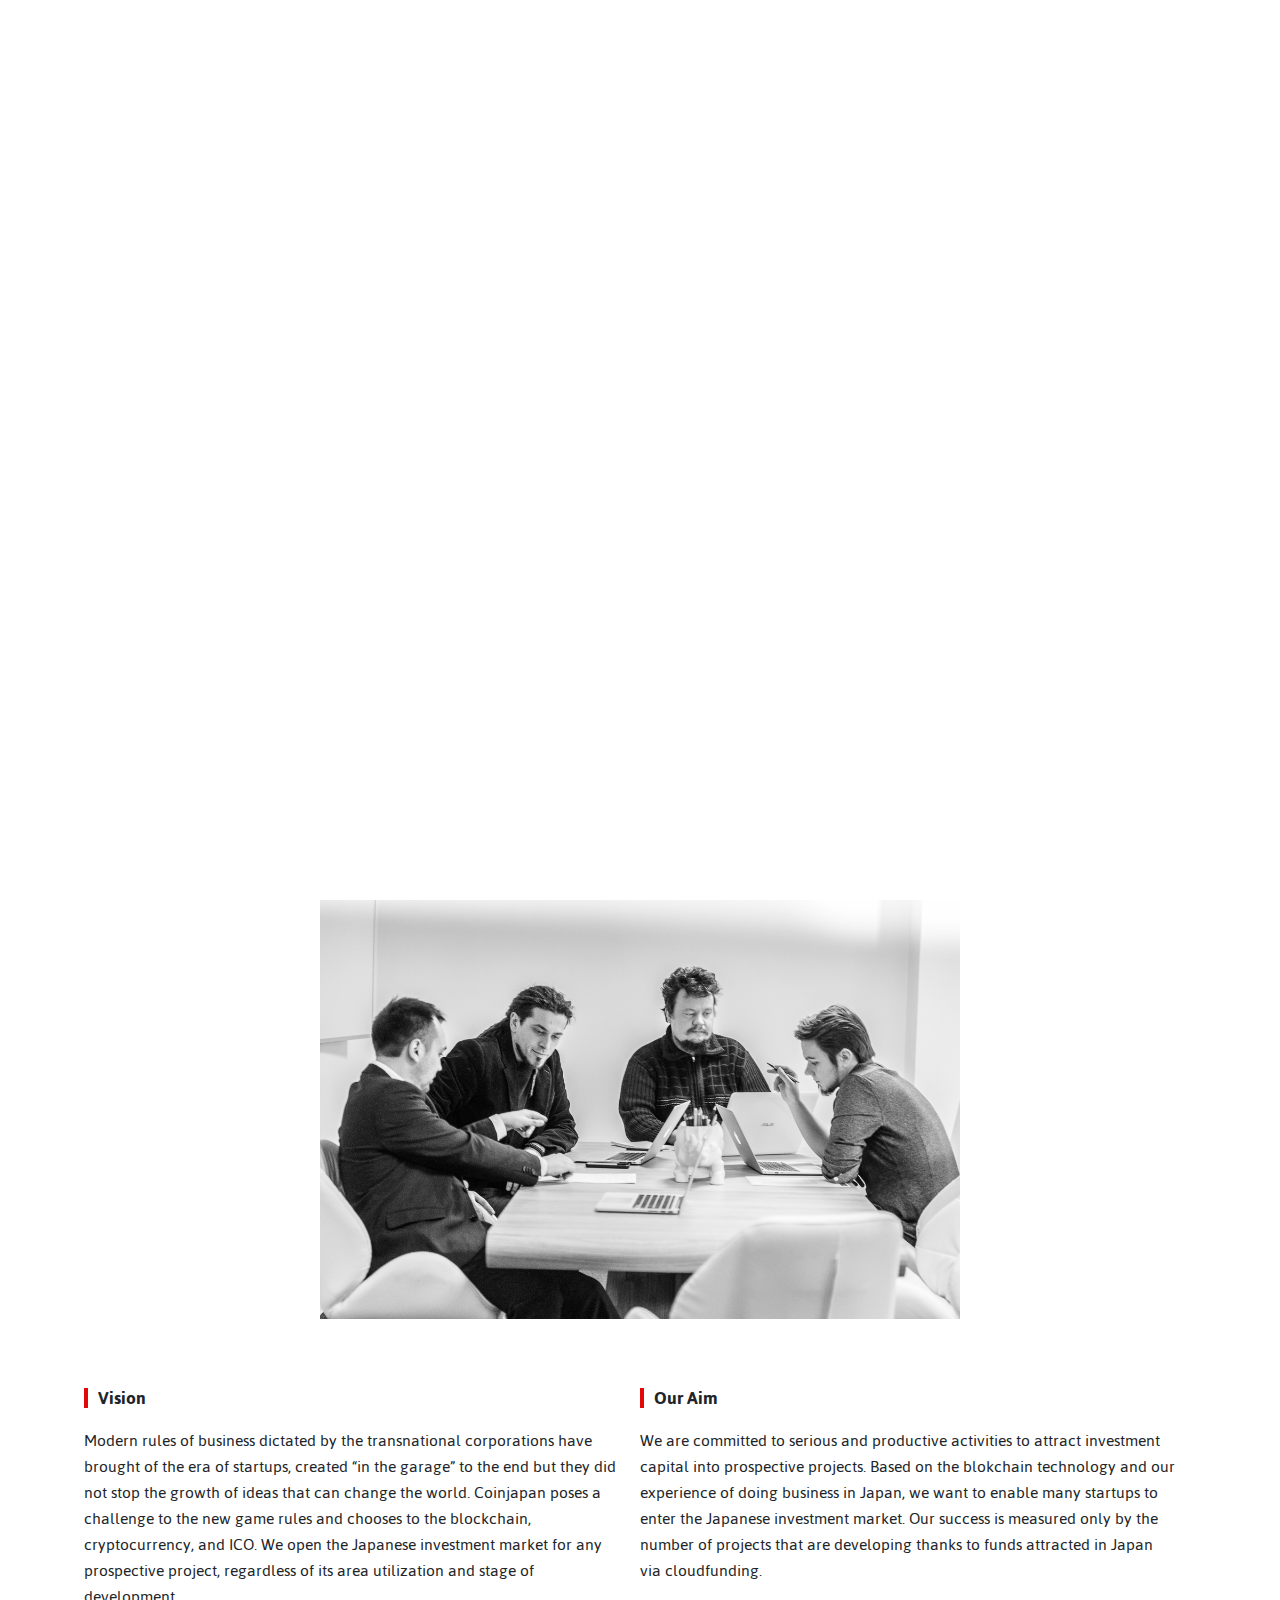
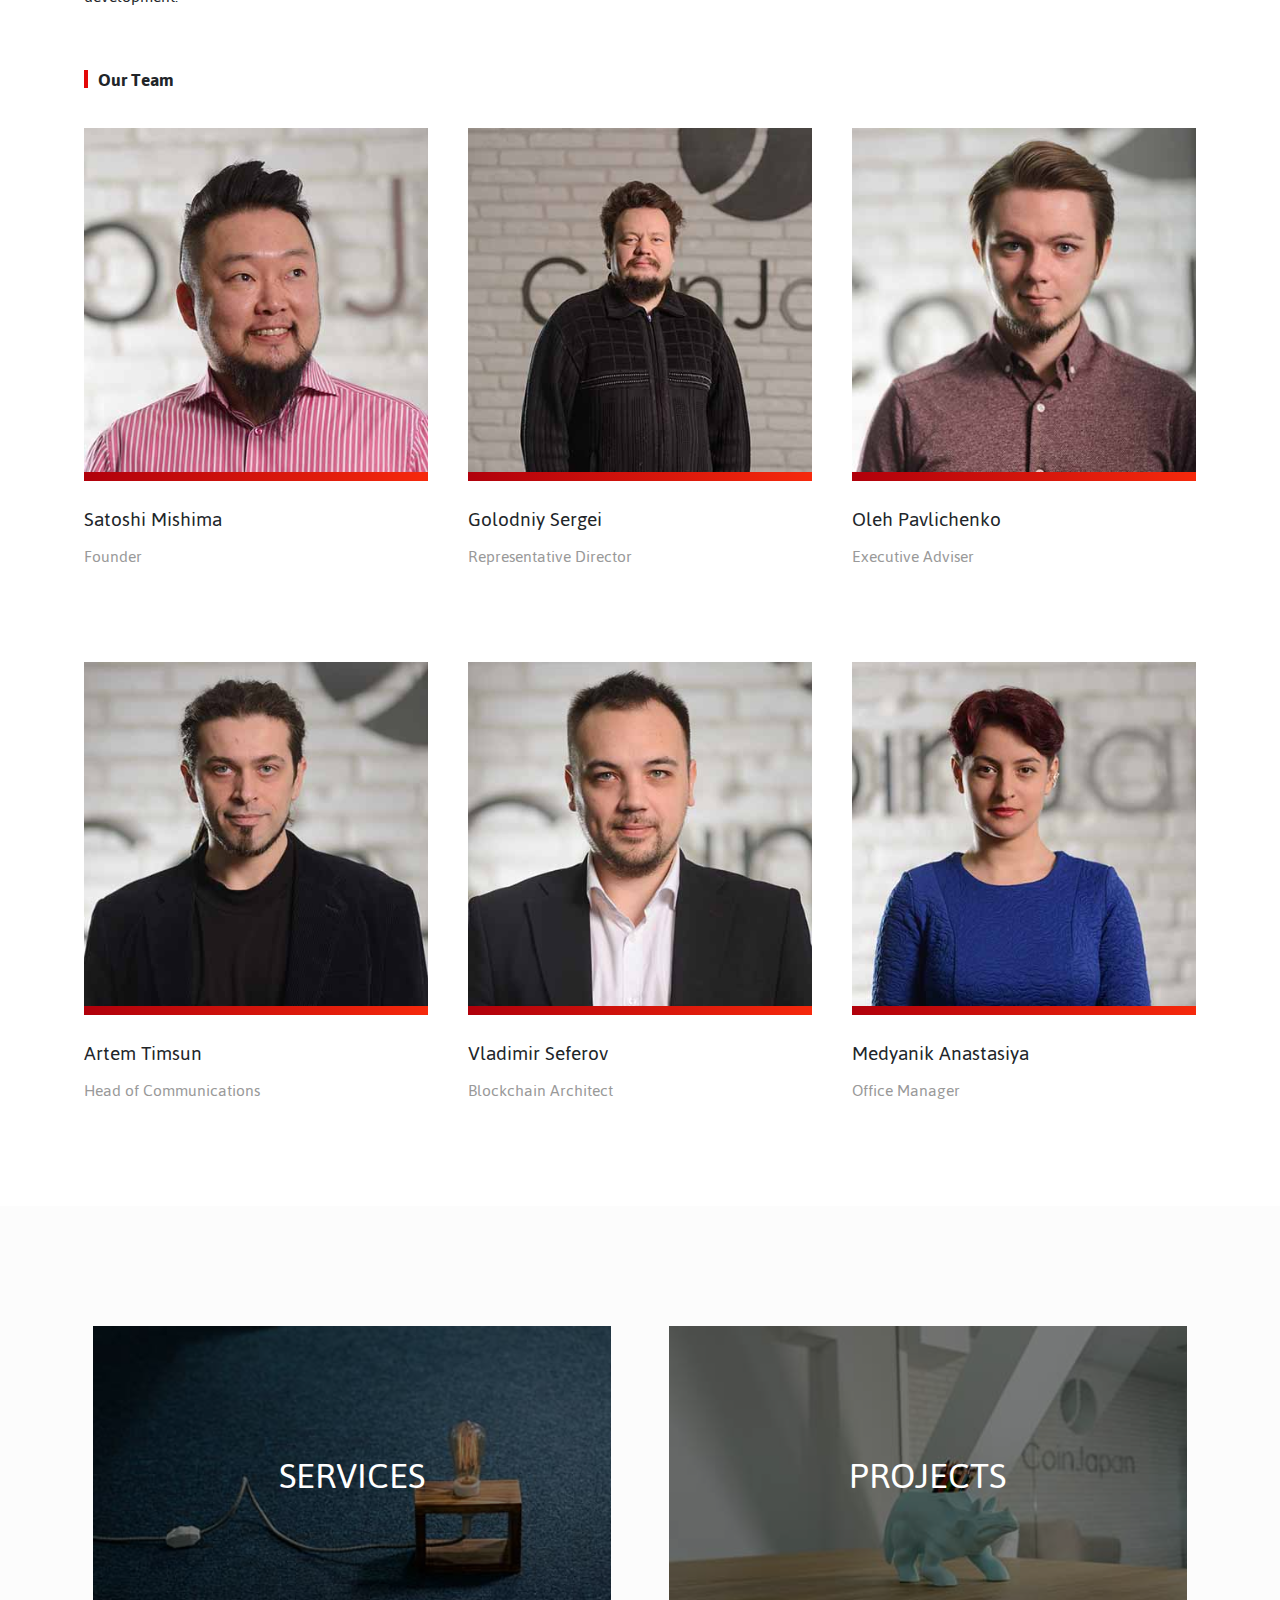
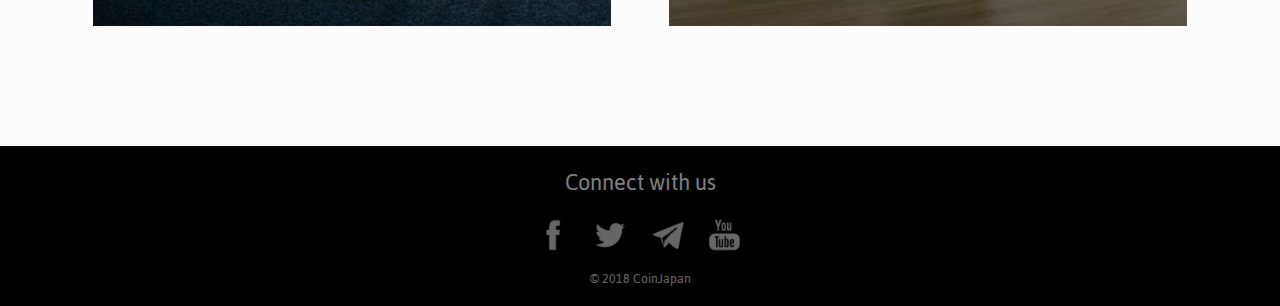
==== commit e3ba1da7: "Finished Desctop Version" ====
--- a/about.html
+++ b/about.html
@@ -13,12 +13,6 @@
 
     <link rel="stylesheet" href="css/fonts.css">
     <link rel="stylesheet" href="css/common.css">
-    <link rel="stylesheet" href="css/footer.css">
-    <link rel="stylesheet" href="css/header.css">
-    <link rel="stylesheet" href="css/home.css">
-    <link rel="stylesheet" href="css/about.css">
-    <link rel="stylesheet" href="css/services.css">
-    <link rel="stylesheet" href="css/contacts.css">
 
 
     <script type="text/javascript" src="js/lib/jquery-3.3.1.min.js"></script>
@@ -28,6 +22,7 @@
     <script type="text/javascript" src="js/lib/jquery.gsap.min.js"></script>
     <script type="text/javascript" src="js/lib/TweenMax.min.js"></script>
     <script type="text/javascript" src="js/lib/jquery.mousewheel.min.js"></script>
+    <script type="text/javascript" src="js/lib/tilt.jquery.js"></script>
 
     <script type="text/javascript" src="js/particles.js"></script>
     <script type="text/javascript" src="js/preloader.js"></script>
@@ -63,9 +58,9 @@
                     <li><a href="services.html">Services</a></li>
                     <li><a href="projects.html">Projects</a></li>
                     <li><a href="partners.html">Partners</a></li>
-                    <li><a href="#">Carriers</a></li>
+                    <li><a href="career.html">Careers</a></li>
                     <li><a href="contacts.html">Contacts</a></li>
-                    <li><a href="#">News</a></li>
+                    <li><a href="news.html">News</a></li>
                 </ul>
             </nav>
             <div class="header-lang-btn">
--- a/css/common.css
+++ b/css/common.css
@@ -175,6 +175,7 @@
     height: 18px;
     line-height: 20px;
     text-align: center;
+    font-weight: 700;
 }
 
 /*
@@ -208,6 +209,12 @@
     background-size: cover; 
 }
 
+
+.projects-title-bg {
+    background: url('../img/pages/DSC_3244.jpg')100% 53% no-repeat;
+    background-size: cover; 
+    
+}
 .page-title .cj-container {
     display: flex;
     flex-direction: column;
@@ -221,13 +228,13 @@
 .page-title h1 {
     background-color: transparent;
     color: #fff;
-    font-size: 45px;
+    font-size: 50px;
     /*font-family: 'Helvetica Neue Cyr Bold';*/
     margin-left: 15px;
     margin-right: 5%;
     margin-bottom: 180px;
     padding-left: 3%;
-    font-weight: 700;
+    text-transform: uppercase;
 }
 
 .page-titke-overlay {
@@ -288,7 +295,7 @@
     background-size: 100%;
     display: block;
     width: 11px;
-    top: 0;
+    top: 5px;
     right: -23px;
     height: 10px;
 }
@@ -1341,7 +1348,7 @@
 }
 
 .about-us-content p {
-    font-size: 16px;
+    font-size: 18px;
     line-height: 26px;
 }
 
@@ -1521,7 +1528,7 @@
 
 .project-item h3 {
     /*font-family: 'Helvetica Neue Cyr Bold';*/
-    font-size: 17px;
+    font-size: 20px;
     line-height: 80px;
     margin-bottom: 0;
     text-align: center;
@@ -1642,7 +1649,7 @@
     padding: 5px 7px;
     /*font-family: 'Helvetica Neue Cyr Bold';*/
     border-radius: 25px;
-    font-size: 13px;
+    font-size: 16px;
     text-align: center;
 }
 
@@ -1651,12 +1658,12 @@
     line-height: 29px;
     text-align: start;
     /*font-family: 'Helvetica Neue Cyr Bold';*/
-    font-size: 15px;
+    font-size: 18px;
     width: 60%;
 }
 
 .news-title {
-    font-size: 17px;
+    font-size: 18px;
     line-height: 36px;
     padding: 0;
     margin-bottom: 0;
@@ -1689,11 +1696,11 @@
 
         display: flex;
         align-items: center;
-        font-size: 15px;
+        font-size: 18px;
     }
 
     .news-category-label span {
-        font-size: 13px;
+        font-size: 16px;
     }
 
     .news-title {
@@ -1973,6 +1980,7 @@
     text-align: center;
     width: 100%;
     margin-top: 60px;
+    font-size: 18px;
 }
 
 
@@ -2009,7 +2017,7 @@
 
 .address-item p {
     padding: 5px 0;
-    font-size: 16px;
+    font-size: 18px;
 }
 
 .address-item .address-line {
@@ -2067,7 +2075,6 @@
     display: block;
     font-size: 15px;
     color: #999;
-    margin-bottom: -12px;
 }
 
 .contact-form-inputs:nth-child(1) {
@@ -2133,7 +2140,7 @@
 }
 
 .contact-form-textarea {
-    height: 110px;
+    height: 150px;
     cursor: text;
     white-space: pre-wrap;
     word-wrap: break-word;
@@ -2157,6 +2164,15 @@
 
 button.cj-btn:focus {
     outline: none;
+}
+
+.form-side-img {
+    display: flex;
+    justify-content: center;
+    align-items: center;
+}
+.form-side-img img {
+    width: 60%;
 }
 
 
@@ -2200,7 +2216,7 @@
 .about-description article {
     margin-right: 20px;
     text-align: justify;
-    font-size: 17px;
+    font-size: 18px;
     /*font-family: 'HELVETICAMEDIUM';*/
 }
 
@@ -2210,7 +2226,7 @@
 
 .about-description article {
     line-height: 26px;
-    font-size: 16px;
+    font-size: 18px;
 }
 
 .about-description-text p {
@@ -2291,7 +2307,7 @@
     background-color: #000;
     color: #fff;
     /*font-family: 'HELVETICAMEDIUM', sans-serif;*/
-    font-size: 14px;
+    font-size: 16px;
     line-height: 20px;
     padding: 5%;
     text-align: left;
@@ -2324,6 +2340,7 @@
     line-height: 26px;
     text-align: left;
     padding-right: 100px;
+    font-size: 18px;
 }
 
 .services-description-list {
@@ -2343,12 +2360,13 @@
 
 .services-description-list p {
     padding: 10px 0;
+    font-size: 20px;
 }
 
 .services-description-list ol {
     list-style: decimal;
     padding-left: 20px;
-    font-size: 17px;
+    font-size: 19px;
 }
 
 .services-steps .cj-container {
@@ -2479,7 +2497,7 @@
     /*font-family: sans-serif;*/
     color: #444;
     line-height: 24px;
-    font-size: 15px;
+    font-size: 17px;
     width: 70%;
     margin: auto;
 }
@@ -2495,7 +2513,7 @@
     /*font-family: sans-serif;*/
     color: #444;
     line-height: 24px;
-    font-size: 15px;
+    font-size: 17px;
 }
 
 
@@ -2519,6 +2537,7 @@
     padding: 0 5%;
     line-height: 26px;
     text-align: center;
+    font-size: 18px;
 }
 
 .partners-page-picture-separator .cj-container {
@@ -2550,7 +2569,7 @@
 
 .partners-page-wanted .cj-container {
     margin: auto;
-    padding: 40px 0 100px;
+    padding: 0px 0 100px;
 }
 
 .partners-page-wanted .section-header {
@@ -2559,5 +2578,119 @@
 
 .partners-page-wanted-text-wrapper {
     padding: 60px 5% 0;
-}
-
+    font-size: 18px;
+    text-align: center;
+}
+
+
+
+
+/*
+========================================================================================================================
+*/
+
+.career-page-about .cj-container {
+    margin: auto;
+    padding: 100px 0 0;
+}
+
+.career-page-about .section-header {
+    margin: 0 5%;
+}
+
+.career-page-about-wrapper {
+    padding: 60px 0 0 5%;
+    font-size: 18px;
+}
+
+.career-page-about-wrapper img {
+    width: 100%;
+}
+
+.career-page-positions .cj-container {
+    margin: auto;
+    padding: 100px 0;
+}
+
+.career-page-positions .section-header {
+    margin: 0 5%;
+}
+
+.position-item {
+    padding-bottom: 10px;
+    padding-top: 20px;
+    border-bottom: 1px solid #444;
+}
+
+.positions-wrapper {
+    padding: 40px 5% 0;
+}
+
+.position-title h3 {
+    font-size: 20px;
+    font-weight: 700;
+    padding-bottom: 10px;
+}
+
+.position-location,
+.position-date,
+.position-department {
+    font-size: 18px;
+    font-weight: 700;
+    padding-bottom: 15px;
+}
+
+.position-description {
+    font-size: 17px;
+}
+
+.career-page-core-values .cj-container {
+    margin: auto;
+    padding: 0 0 100px;
+}
+
+.career-page-core-values .section-header {
+    margin: 0 5%;
+}
+
+.core-value-item {
+    padding-top: 60px;
+}
+
+.core-value-title {
+    font-size: 18px;
+    font-weight: 700;
+    text-align: center;
+    padding-bottom: 45px;
+}
+
+.core-value-image {
+    display: flex;
+    justify-content: center;
+    align-items: center;
+    width: 100%;
+    height: 100%;
+}
+
+.core-value-image img {
+    width: auto;
+}
+
+.career-page-culture .cj-container {
+    margin: auto;
+    padding: 100px 0; 
+}
+
+.career-page-culture .section-header {
+    margin: 0 5%;
+}
+
+.culture-description-wrapper {
+    padding: 60px 5%; 
+    font-size: 18px;
+}
+
+/*
+============================================================================================
+*/
+
